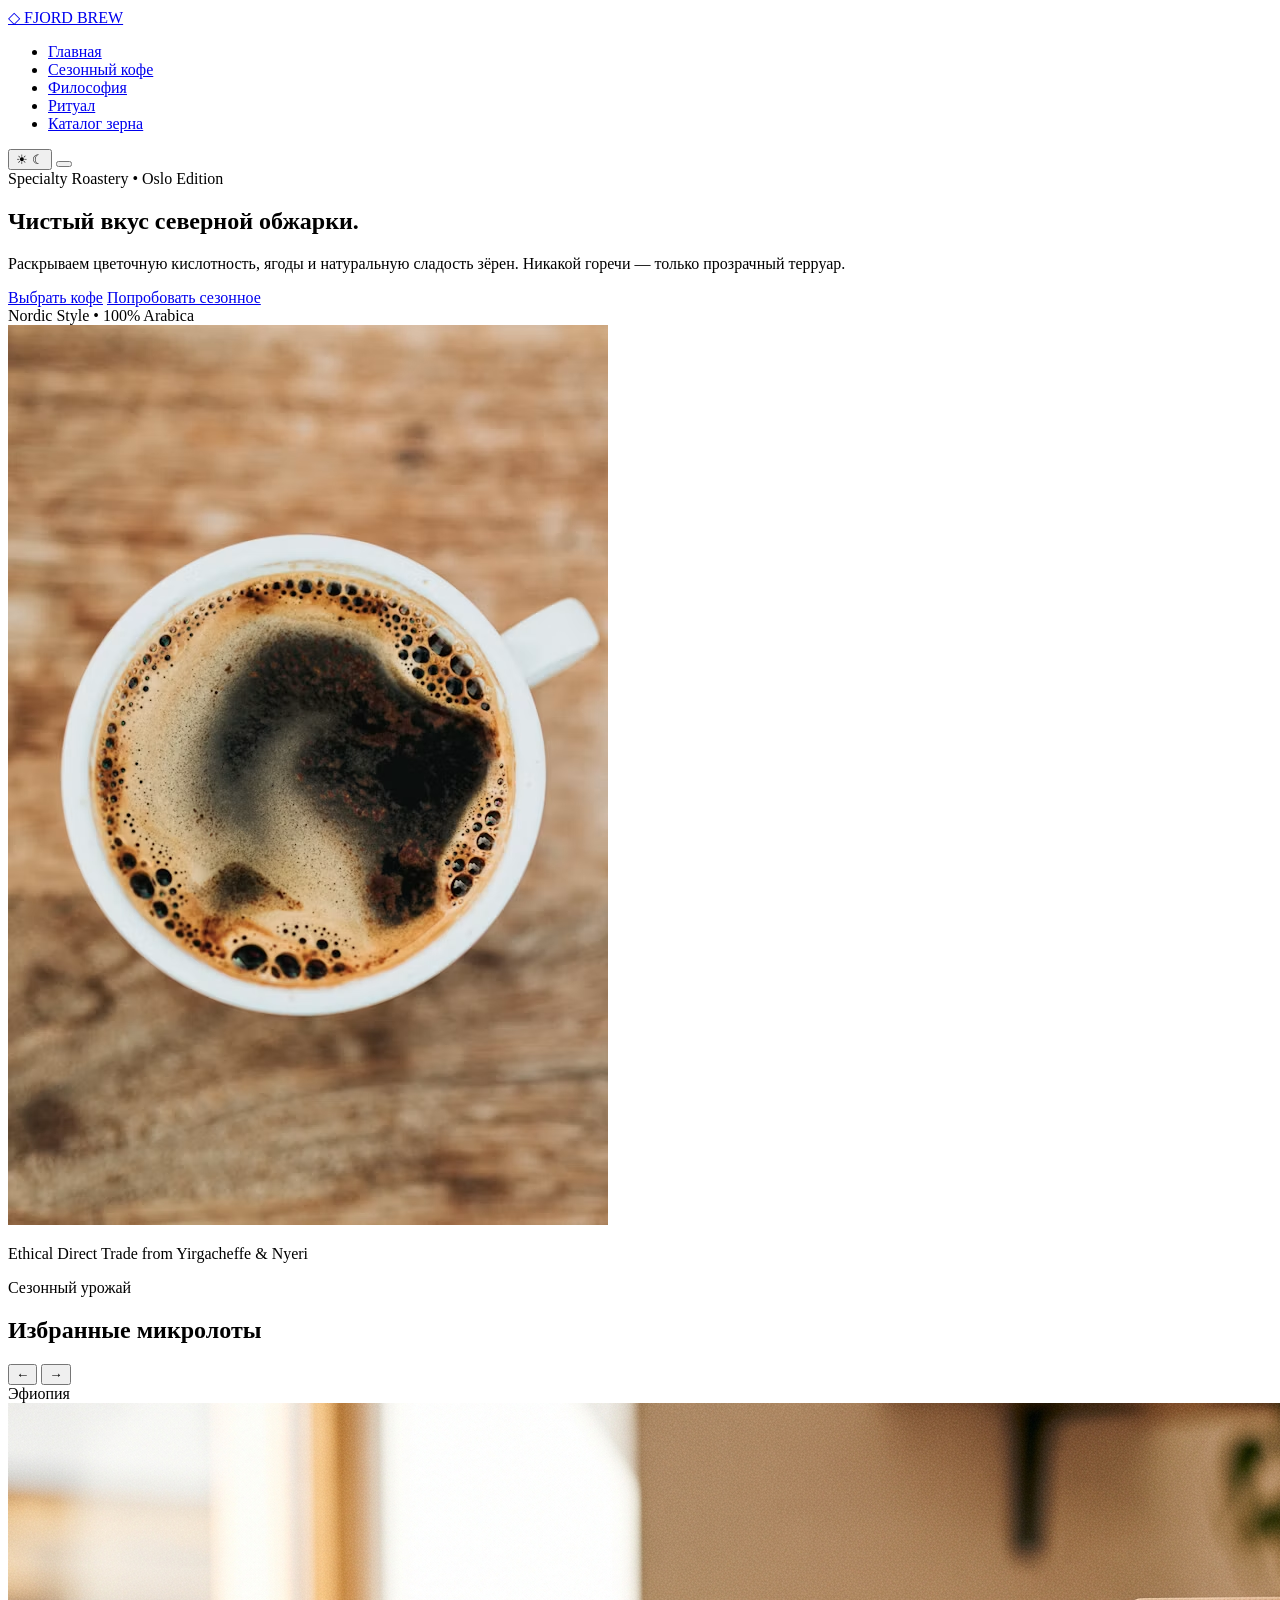
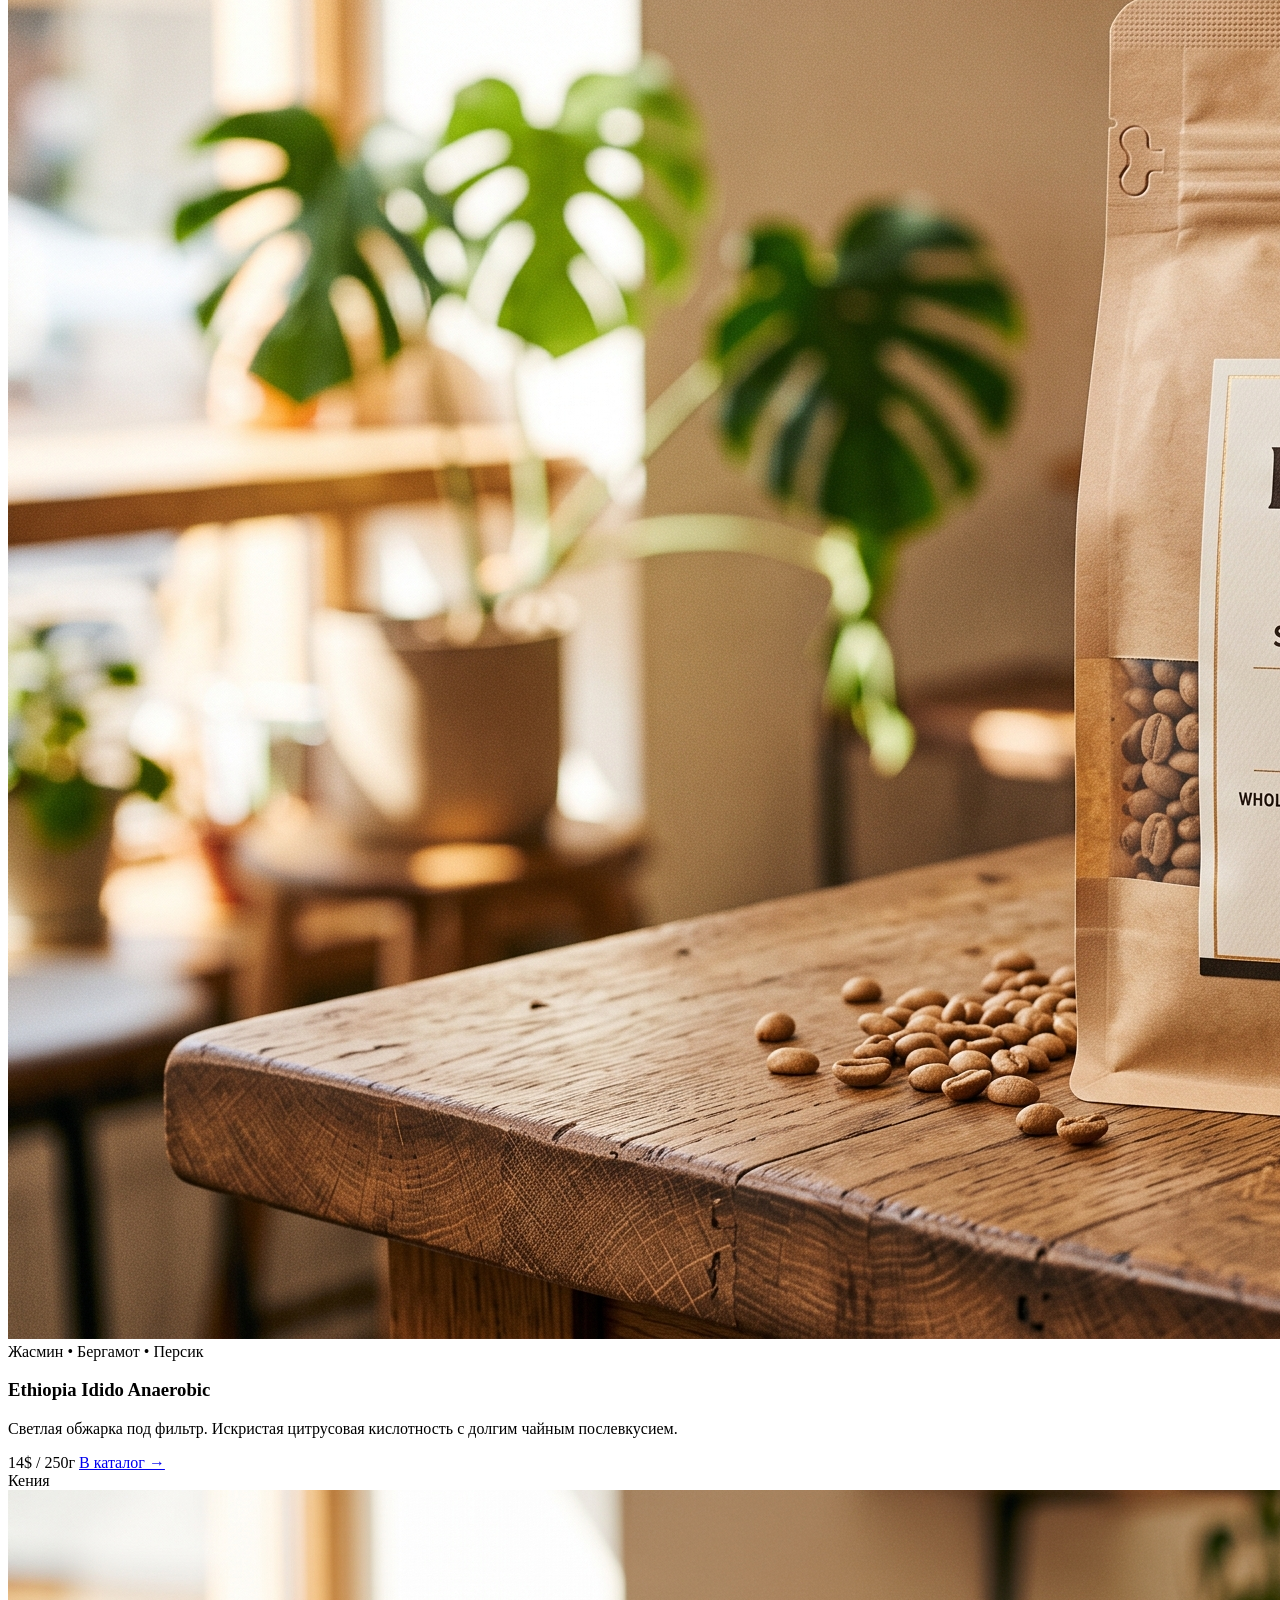
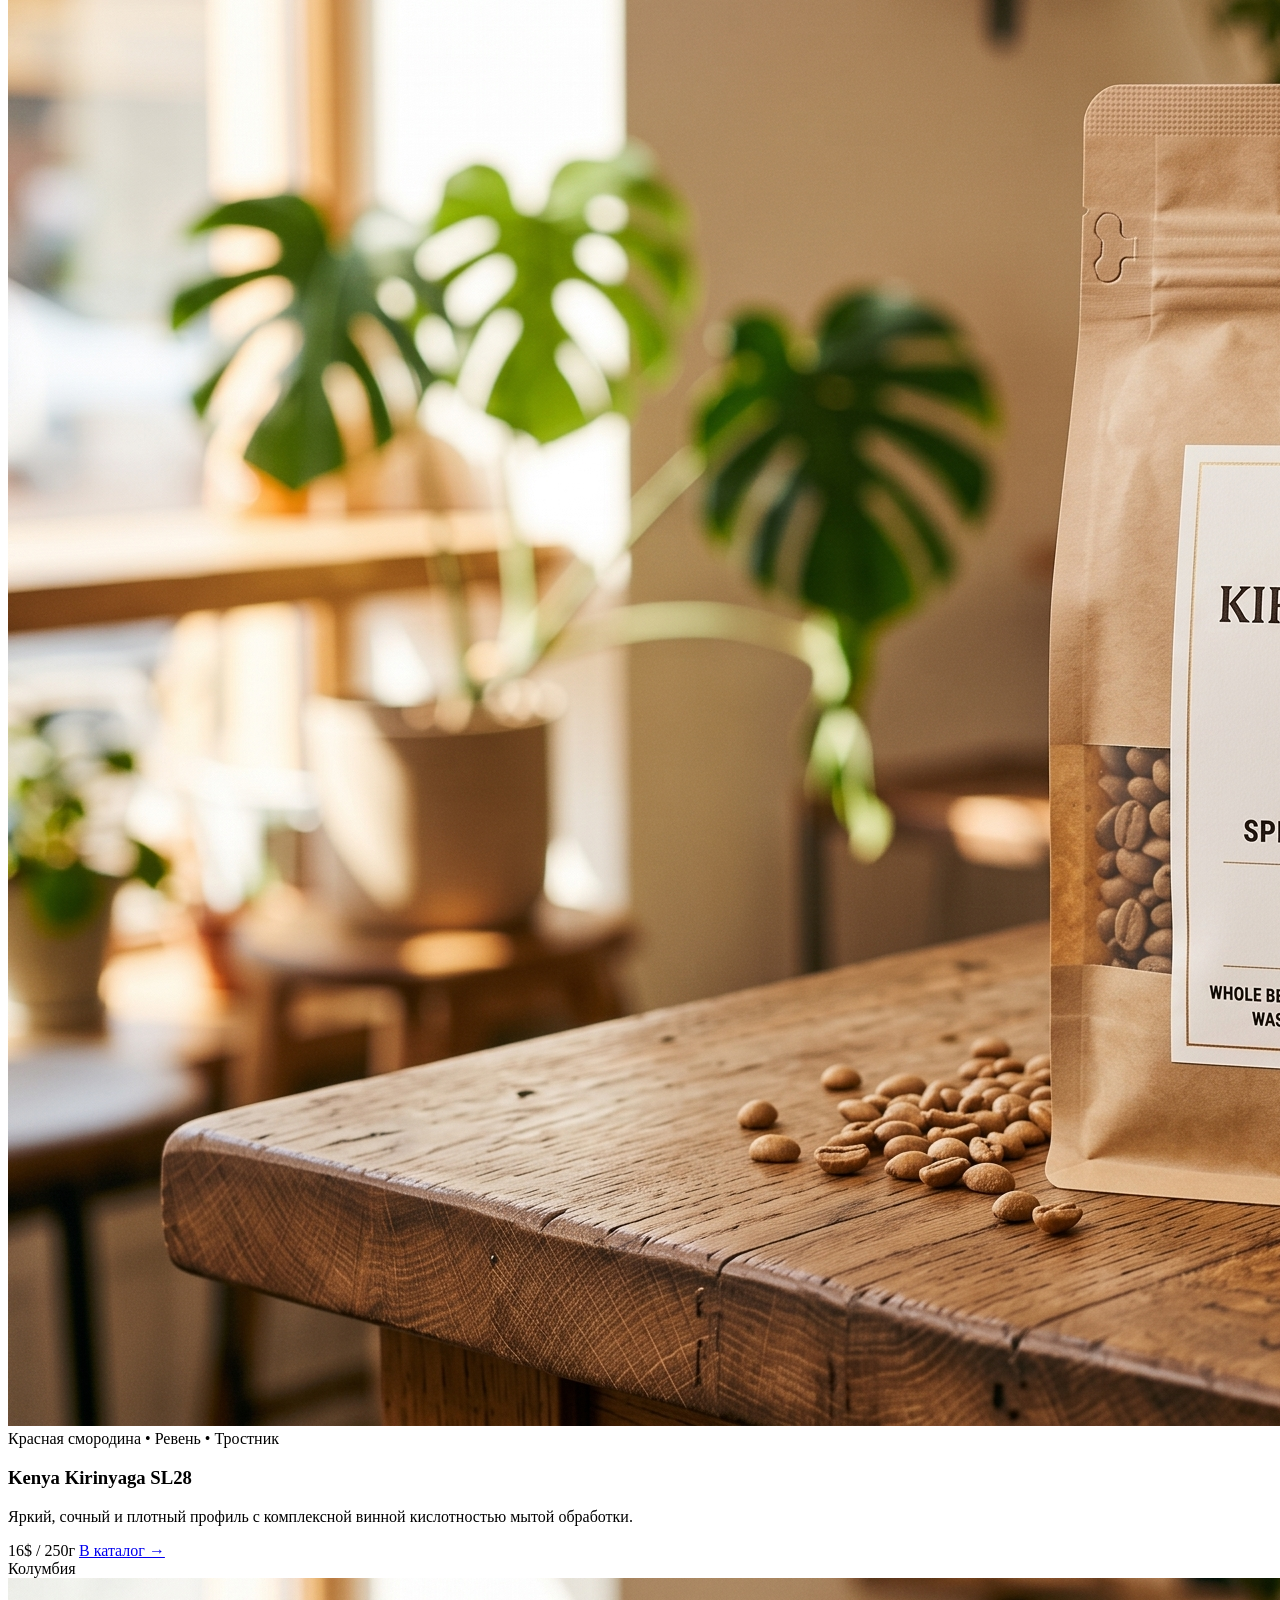
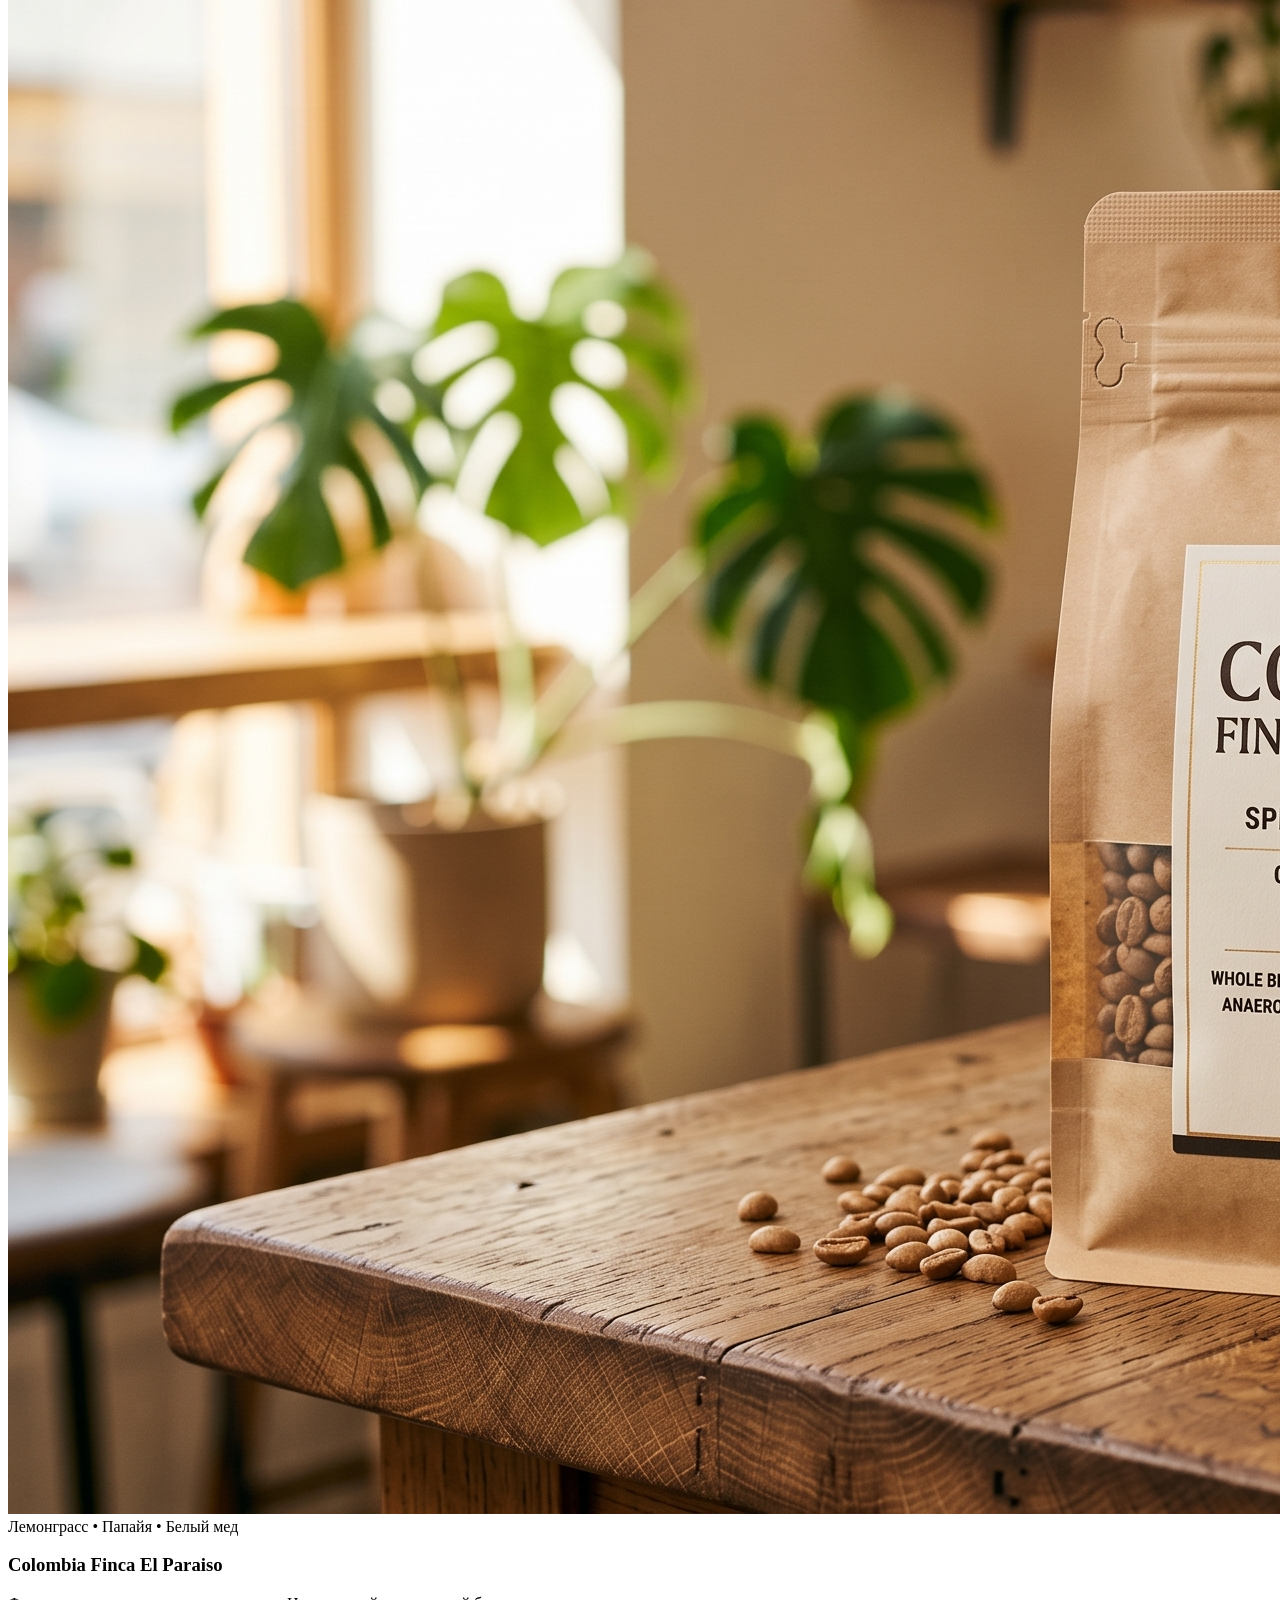
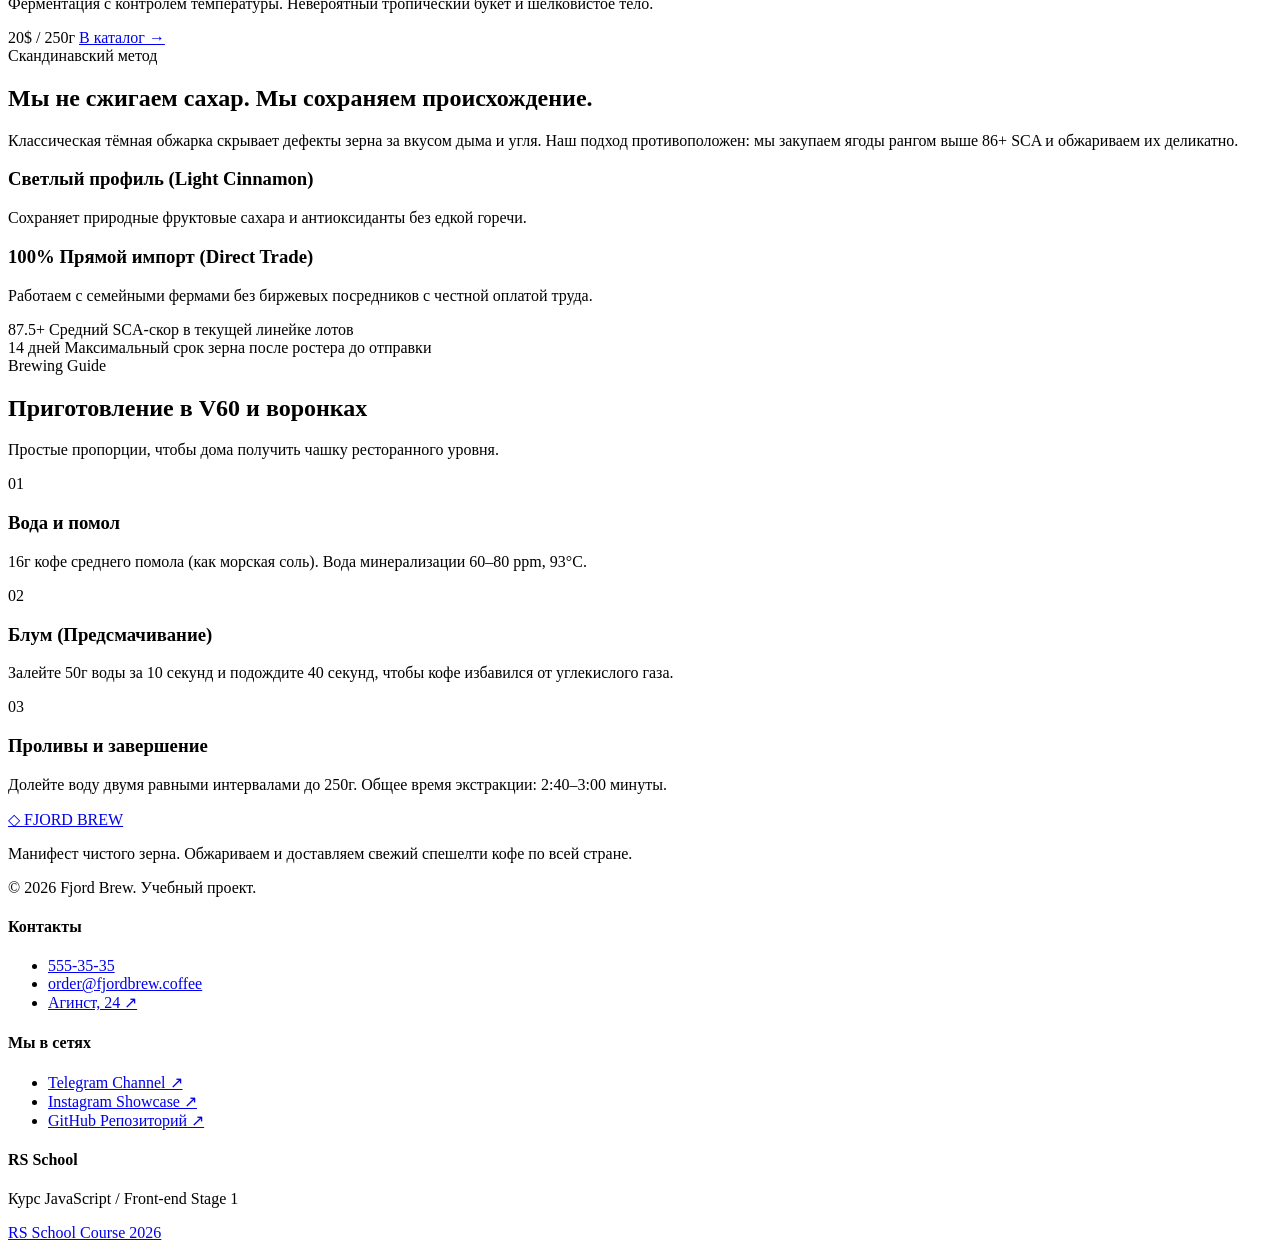
==== index.html @ 47d4ee8b "feat:add index html content" ====
<!doctype html>
<html lang="ru" data-theme="light">
  <head>
    <meta charset="UTF-8" />
    <meta name="viewport" content="width=device-width, initial-scale=1.0" />
    <title>Fjord Brew — Скандинавская обжарка</title>
    <link
      rel="icon"
      href="data:image/svg+xml,<svg xmlns='http://www.w3.org/2000/svg' viewBox='0 0 24 24' fill='%23244238'><path d='M2 21h18v-2H2v2zM20 8h-2V5h2v3zm0-5H4v10a4 4 0 004 4h6a4 4 0 004-4v-3h2a2 2 0 002-2V5a2 2 0 00-2-2z'/></svg>"
      type="image/svg+xml"
    />  
    <link rel="stylesheet" href="css/style.css" />
  </head>
  <body>
    <header class="header">
      <div class="container header__container">
        <a href="index.html" class="logo" aria-label="Fjord Brew главная">
          <span class="logo__mark">◇</span> FJORD BREW
        </a>

        <nav class="nav" aria-label="Основная навигация">
          <ul class="nav__list">
            <li class="nav__item">
              <a href="index.html#hero" class="nav__link active">Главная</a>
            </li>
            <li class="nav__item">
              <a href="index.html#featured" class="nav__link">Сезонный кофе</a>
            </li>
            <li class="nav__item">
              <a href="index.html#philosophy" class="nav__link">Философия</a>
            </li>
            <li class="nav__item">
              <a href="index.html#ritual" class="nav__link">Ритуал</a>
            </li>
            <li class="nav__item">
              <a href="menu.html" class="nav__link">Каталог зерна</a>
            </li>
          </ul>
        </nav>

        <div class="header__actions">
          <button
            class="theme-toggle"
            id="theme-toggle"
            type="button"
            aria-label="Переключить тему"
            title="Сменить тему"
          >
            <span
              class="theme-toggle__icon theme-toggle__icon--light"
              aria-hidden="true"
              >☀</span
            >
            <span
              class="theme-toggle__icon theme-toggle__icon--dark"
              aria-hidden="true"
              >☾</span
            >
          </button>

          <button
            class="burger-btn"
            type="button"
            aria-label="Открыть мобильное меню"
            aria-expanded="false"
          >
            <span class="burger-btn__bar"></span>
            <span class="burger-btn__bar"></span>
            <span class="burger-btn__bar"></span>
          </button>
        </div>
      </div>
    </header>

    <main>
      <section class="hero" id="hero">
        <div class="container hero__container">
          <div class="hero__content">
            <span class="badge">Specialty Roastery • Oslo Edition</span>
            <h1 class="hero__title">Чистый вкус северной обжарки.</h1>
            <p class="hero__subtitle">
              Раскрываем цветочную кислотность, ягоды и натуральную сладость
              зёрен. Никакой горечи — только прозрачный терруар.
            </p>
            <div class="hero__actions">
              <a href="menu.html" class="btn btn--primary">Выбрать кофе</a>
              <a href="#featured" class="btn btn--secondary"
                >Попробовать сезонное</a
              >
            </div>
          </div>
          <div class="hero__visual">
            <div class="hero__card-preview">
              <div class="hero__card-tag">Nordic Style • 100% Arabica</div>
              <div class="hero__card-media">
                <img
                  src="assets/hero-card.jpg"
                  alt="Свежезаваренный фильтр-кофе светлой обжарки в стеклянном сервере"
                  class="hero__card-img"
                />
              </div>
              <p class="hero__card-label">
                Ethical Direct Trade from Yirgacheffe &amp; Nyeri
              </p>
            </div>
          </div>
        </div>
      </section>

      <section class="slider-section" id="featured">
        <div class="container">
          <div class="section-head">
            <div>
              <span class="badge">Сезонный урожай</span>
              <h2 class="section-title">Избранные микролоты</h2>
            </div>
            <div class="slider-controls">
              <button
                class="slider-btn slider-btn--prev"
                type="button"
                aria-label="Предыдущий слайд"
              >
                ←
              </button>
              <button
                class="slider-btn slider-btn--next"
                type="button"
                aria-label="Следующий слайд"
              >
                →
              </button>
            </div>
          </div>

          <div class="slider-wrapper">
            <div class="slider-track">
              <article class="slide-card">
                <div class="slide-card__img-box">
                  <span class="slide-card__origin">Эфиопия</span>
                  <img
                    src="assets/slide1.jpg"
                    alt="Крафтовая упаковка зёрен светлой обжарки Ethiopia Idido"
                    class="slide-card__img"
                    loading="lazy"
                  />
                </div>
                <div class="slide-card__content">
                  <span class="slide-card__notes"
                    >Жасмин • Бергамот • Персик</span
                  >
                  <h3 class="slide-card__title">Ethiopia Idido Anaerobic</h3>
                  <p class="slide-card__desc">
                    Светлая обжарка под фильтр. Искристая цитрусовая кислотность
                    с долгим чайным послевкусием.
                  </p>
                  <div class="slide-card__bottom">
                    <span class="slide-card__price">14$ / 250г</span>
                    <a href="menu.html" class="card-link">В каталог →</a>
                  </div>
                </div>
              </article>

              <article class="slide-card">
                <div class="slide-card__img-box">
                  <span class="slide-card__origin">Кения</span>
                  <img
                    src="assets/slide2.jpg"
                    alt="Процесс пролива кенийского кофе через воронку V60"
                    class="slide-card__img"
                    loading="lazy"
                  />
                </div>
                <div class="slide-card__content">
                  <span class="slide-card__notes"
                    >Красная смородина • Ревень • Тростник</span
                  >
                  <h3 class="slide-card__title">Kenya Kirinyaga SL28</h3>
                  <p class="slide-card__desc">
                    Яркий, сочный и плотный профиль с комплексной винной
                    кислотностью мытой обработки.
                  </p>
                  <div class="slide-card__bottom">
                    <span class="slide-card__price">16$ / 250г</span>
                    <a href="menu.html" class="card-link">В каталог →</a>
                  </div>
                </div>
              </article>

              <article class="slide-card">
                <div class="slide-card__img-box">
                  <span class="slide-card__origin">Колумбия</span>
                  <img
                    src="assets/slide3.jpg"
                    alt="Чашка фильтр-кофе Колумбия Гейша на столе обжарщика"
                    class="slide-card__img"
                    loading="lazy"
                  />
                </div>
                <div class="slide-card__content">
                  <span class="slide-card__notes"
                    >Лемонграсс • Папайя • Белый мед</span
                  >
                  <h3 class="slide-card__title">Colombia Finca El Paraiso</h3>
                  <p class="slide-card__desc">
                    Ферментация с контролем температуры. Невероятный тропический
                    букет и шелковистое тело.
                  </p>
                  <div class="slide-card__bottom">
                    <span class="slide-card__price">20$ / 250г</span>
                    <a href="menu.html" class="card-link">В каталог →</a>
                  </div>
                </div>
              </article>
            </div>
          </div>

          <div class="slider-dots" aria-label="Индикаторы слайдера">
            <span class="slider-dot active"></span>
            <span class="slider-dot"></span>
            <span class="slider-dot"></span>
          </div>
        </div>
      </section>

      <section class="philosophy" id="philosophy">
        <div class="container">
          <div class="philosophy__grid">
            <div class="philosophy__text">
              <span class="badge">Скандинавский метод</span>
              <h2 class="section-title">
                Мы не сжигаем сахар. Мы сохраняем происхождение.
              </h2>
              <p class="text-lead">
                Классическая тёмная обжарка скрывает дефекты зерна за вкусом
                дыма и угля. Наш подход противоположен: мы закупаем ягоды рангом
                выше 86+ SCA и обжариваем их деликатно.
              </p>
              <div class="features-list">
                <div class="feature-item">
                  <h3 class="feature-item__title">
                    Светлый профиль (Light Cinnamon)
                  </h3>
                  <p class="feature-item__desc">
                    Сохраняет природные фруктовые сахара и антиоксиданты без
                    едкой горечи.
                  </p>
                </div>
                <div class="feature-item">
                  <h3 class="feature-item__title">
                    100% Прямой импорт (Direct Trade)
                  </h3>
                  <p class="feature-item__desc">
                    Работаем с семейными фермами без биржевых посредников с
                    честной оплатой труда.
                  </p>
                </div>
              </div>
            </div>
            <div class="philosophy__box">
              <div class="stat-card">
                <span class="stat-card__number">87.5+</span>
                <span class="stat-card__label"
                  >Средний SCA-скор в текущей линейке лотов</span
                >
              </div>
              <div class="stat-card">
                <span class="stat-card__number">14 дней</span>
                <span class="stat-card__label"
                  >Максимальный срок зерна после ростера до отправки</span
                >
              </div>
            </div>
          </div>
        </div>
      </section>

      <section class="ritual" id="ritual">
        <div class="container">
          <div class="section-head text-center">
            <span class="badge">Brewing Guide</span>
            <h2 class="section-title">Приготовление в V60 и воронках</h2>
            <p class="section-subtitle">
              Простые пропорции, чтобы дома получить чашку ресторанного уровня.
            </p>
          </div>
          <div class="ritual__steps">
            <div class="step-card">
              <span class="step-card__num">01</span>
              <h3 class="step-card__title">Вода и помол</h3>
              <p class="step-card__desc">
                16г кофе среднего помола (как морская соль). Вода минерализации
                60–80 ppm, 93°C.
              </p>
            </div>
            <div class="step-card">
              <span class="step-card__num">02</span>
              <h3 class="step-card__title">Блум (Предсмачивание)</h3>
              <p class="step-card__desc">
                Залейте 50г воды за 10 секунд и подождите 40 секунд, чтобы кофе
                избавился от углекислого газа.
              </p>
            </div>
            <div class="step-card">
              <span class="step-card__num">03</span>
              <h3 class="step-card__title">Проливы и завершение</h3>
              <p class="step-card__desc">
                Долейте воду двумя равными интервалами до 250г. Общее время
                экстракции: 2:40–3:00 минуты.
              </p>
            </div>
          </div>
        </div>
      </section>
    </main>

    <footer class="footer">
      <div class="container footer__container">
        <div class="footer__col footer__brand">
          <a href="index.html" class="logo logo--footer">
            <span class="logo__mark">◇</span> FJORD BREW
          </a>
          <p class="footer__text">
            Манифест чистого зерна. Обжариваем и доставляем свежий спешелти кофе
            по всей стране.
          </p>
          <span class="footer__copy"
            >© 2026 Fjord Brew. Учебный проект.</span
          >
        </div>

        <div class="footer__col">
          <h4 class="footer__heading">Контакты</h4>
          <ul class="footer__links">
            <li>
              <a href="tel:5553535" class="footer__link"
                > 555-35-35</a
              >
            </li>
            <li>
              <a href="mailto:order@fjordbrew.coffee" class="footer__link"
                >order@fjordbrew.coffee</a
              >
            </li>
            <li>
              <a
                href="https://maps.google.com"
                target="_blank"
                rel="noopener noreferrer"
                class="footer__link"
              >
                Агинст, 24 ↗
              </a>
            </li>
          </ul>
        </div>

        <div class="footer__col">
          <h4 class="footer__heading">Мы в сетях</h4>
          <ul class="footer__links">
            <li>
              <a
                href="https://t.me"
                target="_blank"
                rel="noopener noreferrer"
                class="footer__link"
                >Telegram Channel ↗</a
              >
            </li>
            <li>
              <a
                href="https://instagram.com"
                target="_blank"
                rel="noopener noreferrer"
                class="footer__link"
                >Instagram Showcase ↗</a
              >
            </li>
            <li>
              <a
                href="https://github.com"
                target="_blank"
                rel="noopener noreferrer"
                class="footer__link"
                >GitHub Репозиторий ↗</a
              >
            </li>
          </ul>
        </div>

        <div class="footer__col footer__rss">
          <h4 class="footer__heading">RS School</h4>
          <p class="footer__text">Курс JavaScript / Front-end Stage 1</p>
          <a
            href="https://rs.school/courses/javascript-ru"
            target="_blank"
            rel="noopener noreferrer"
            class="rss-badge"
            aria-label="RS School JS Course"
          >
            <span class="rss-badge__tag">RS School</span> Course 2026
          </a>
        </div>
      </div>
    </footer>

    <script src="js/script.js"></script>
  </body>
</html>
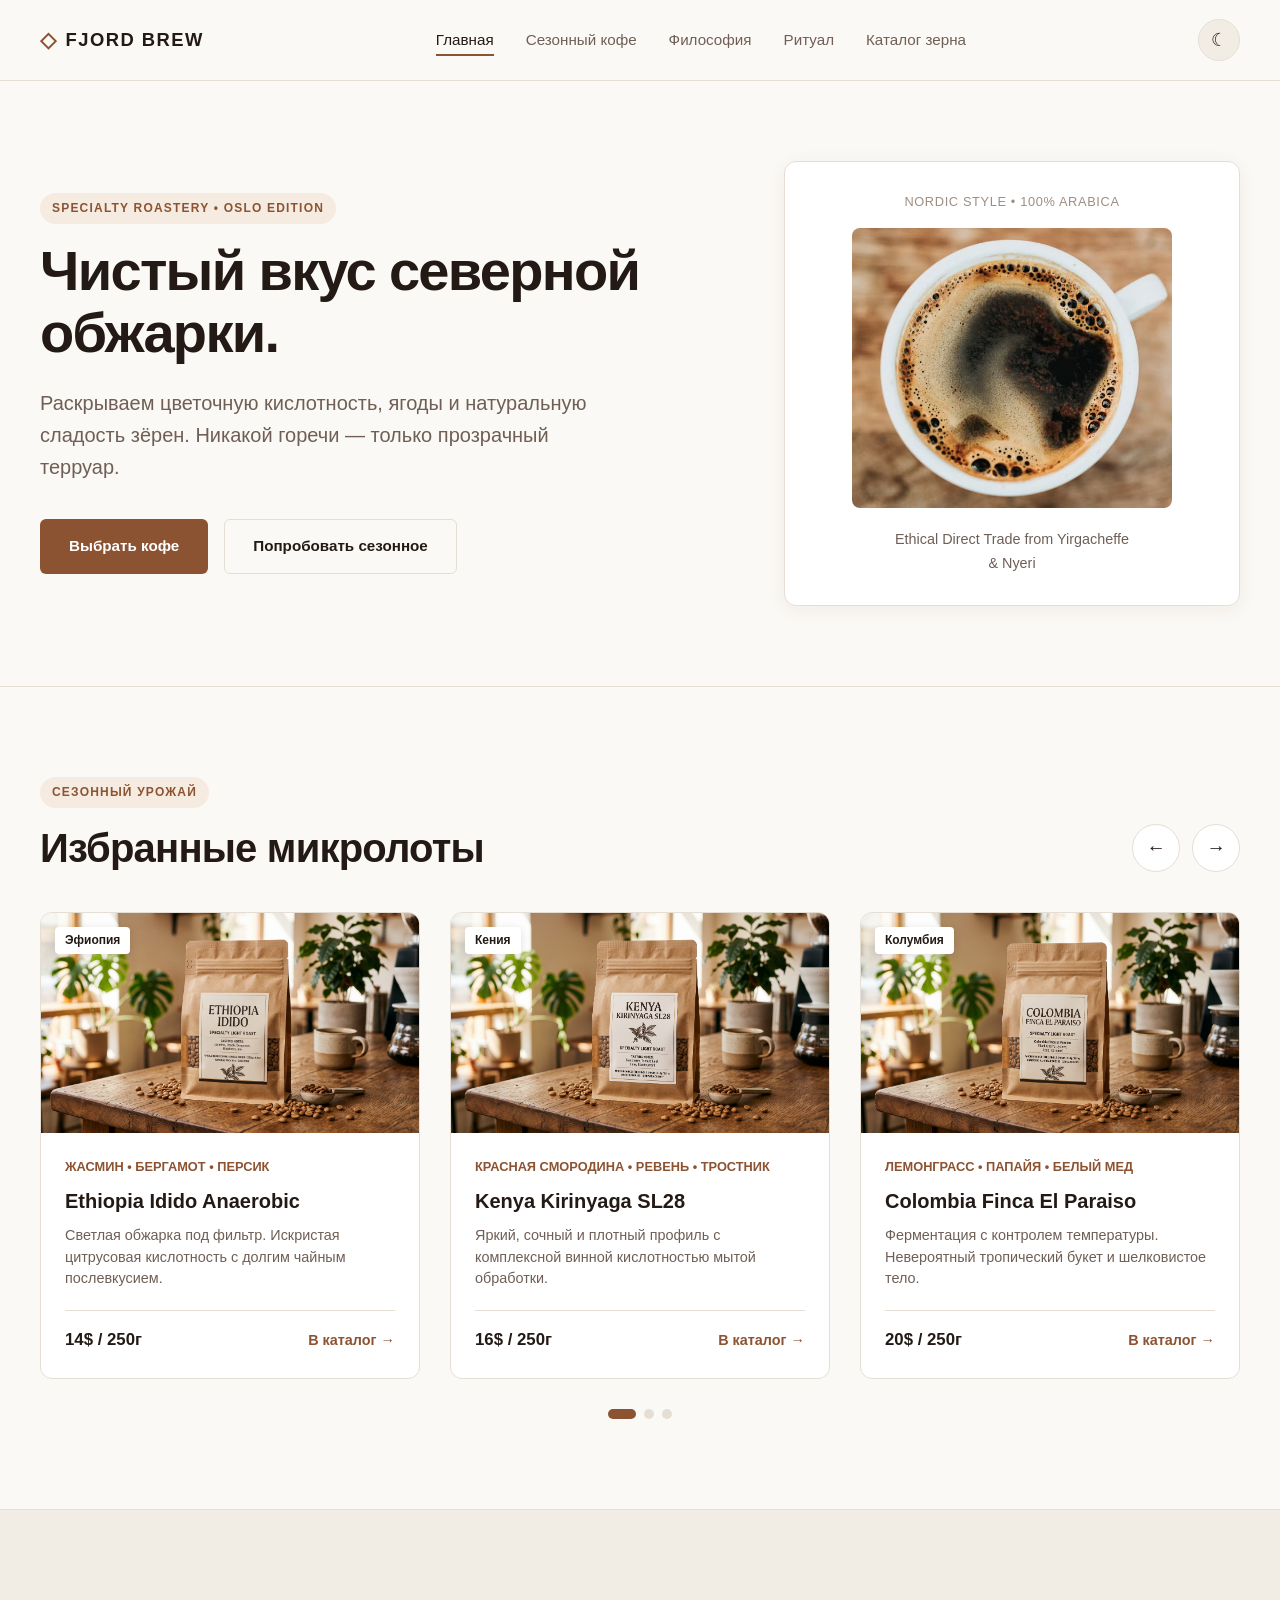
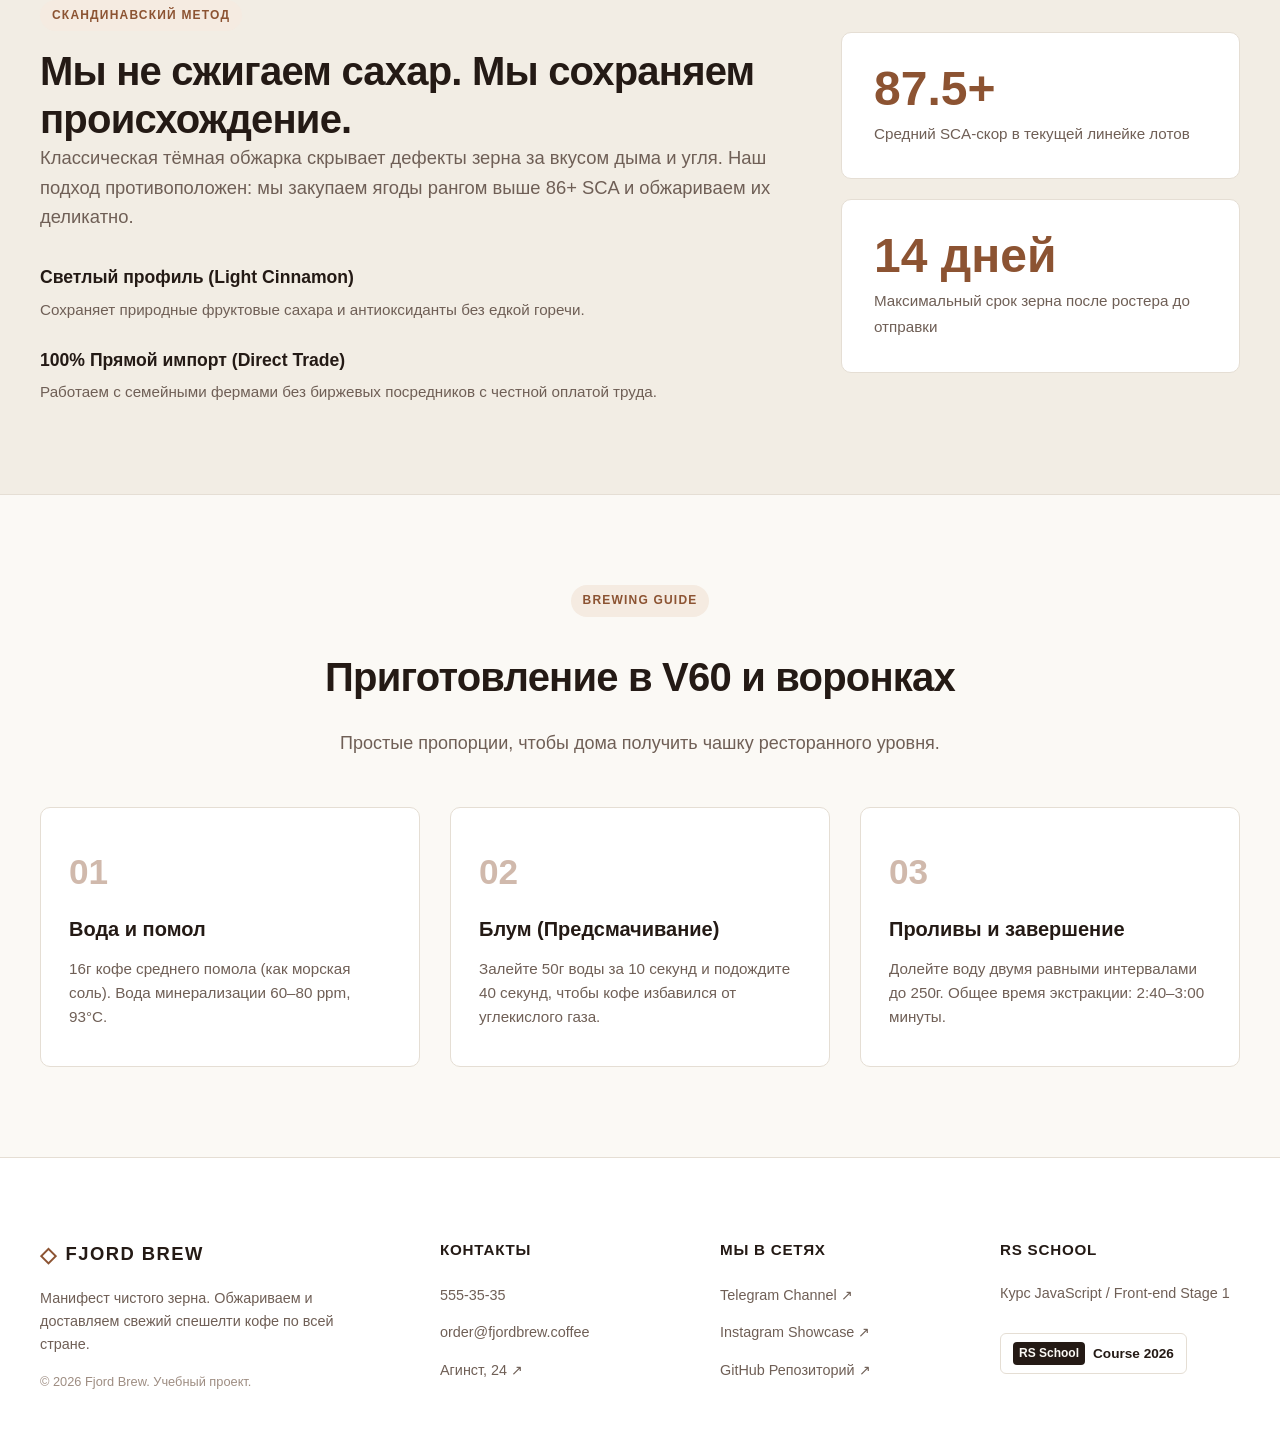
==== commit 5519e442: "feat: add styles and js script" ====
--- a/index.html
+++ b/index.html
@@ -8,8 +8,8 @@
       rel="icon"
       href="data:image/svg+xml,<svg xmlns='http://www.w3.org/2000/svg' viewBox='0 0 24 24' fill='%23244238'><path d='M2 21h18v-2H2v2zM20 8h-2V5h2v3zm0-5H4v10a4 4 0 004 4h6a4 4 0 004-4v-3h2a2 2 0 002-2V5a2 2 0 00-2-2z'/></svg>"
       type="image/svg+xml"
-    />  
-    <link rel="stylesheet" href="css/style.css" />
+    />
+    <link rel="stylesheet" href="styles.css" />
   </head>
   <body>
     <header class="header">
@@ -323,18 +323,14 @@
             Манифест чистого зерна. Обжариваем и доставляем свежий спешелти кофе
             по всей стране.
           </p>
-          <span class="footer__copy"
-            >© 2026 Fjord Brew. Учебный проект.</span
-          >
+          <span class="footer__copy">© 2026 Fjord Brew. Учебный проект.</span>
         </div>
 
         <div class="footer__col">
           <h4 class="footer__heading">Контакты</h4>
           <ul class="footer__links">
             <li>
-              <a href="tel:5553535" class="footer__link"
-                > 555-35-35</a
-              >
+              <a href="tel:5553535" class="footer__link"> 555-35-35</a>
             </li>
             <li>
               <a href="mailto:order@fjordbrew.coffee" class="footer__link"
@@ -391,7 +387,7 @@
           <h4 class="footer__heading">RS School</h4>
           <p class="footer__text">Курс JavaScript / Front-end Stage 1</p>
           <a
-            href="https://rs.school/courses/javascript-ru"
+            href="https://rs.school/courses/javascript"
             target="_blank"
             rel="noopener noreferrer"
             class="rss-badge"
--- a/styles.css
+++ b/styles.css
@@ -0,0 +1,1006 @@
+
+:root {
+  --bg-color: #fbf9f5;
+  --surface-color: #ffffff;
+  --surface-alt: #f2ede4;
+  --text-main: #241a15;
+  --text-muted: #6f5f56;
+  --text-dim: #9e8d82;
+  --border-color: #e5ded4;
+  --accent-color: #8c5332;
+  --accent-hover: #6a3a1f;
+  --accent-light: #f5ebe1;
+  --card-shadow: 0 4px 20px rgba(60, 40, 30, 0.06);
+  --header-bg: rgba(251, 249, 245, 0.92);
+  --transition-speed: 0.25s;
+}
+
+[data-theme="dark"] {
+  --bg-color: #171311;
+  --surface-color: #221c18;
+  --surface-alt: #2c2420;
+  --text-main: #f5eee8;
+  --text-muted: #b8a79b;
+  --text-dim: #7f6e62;
+  --border-color: #3b302a;
+  --accent-color: #d89b65;
+  --accent-hover: #e6b07f;
+  --accent-light: #36261d;
+  --card-shadow: 0 4px 20px rgba(0, 0, 0, 0.45);
+  --header-bg: rgba(23, 19, 17, 0.92);
+}
+
+*, *::before, *::after {
+  box-sizing: border-box;
+  margin: 0;
+  padding: 0;
+}
+
+html {
+  scroll-behavior: smooth;
+}
+
+body {
+  font-family: -apple-system, BlinkMacSystemFont, "Segoe UI", Roboto, "Helvetica Neue", Arial, sans-serif;
+  font-size: 16px;
+  line-height: 1.6;
+  color: var(--text-main);
+  background-color: var(--bg-color);
+  min-height: 100vh;
+  display: flex;
+  flex-direction: column;
+  overflow-x: hidden;
+  transition: background-color var(--transition-speed) ease, color var(--transition-speed) ease;
+}
+
+main {
+  flex: 1 0 auto;
+}
+
+.container {
+  width: 100%;
+  max-width: 1440px;
+  margin: 0 auto;
+  padding: 0 40px;
+}
+
+a {
+  color: inherit;
+  text-decoration: none;
+  transition: color var(--transition-speed) ease, opacity var(--transition-speed) ease;
+}
+
+ul {
+  list-style: none;
+}
+
+img {
+  max-width: 100%;
+  height: auto;
+  display: block;
+}
+
+.badge {
+  display: inline-block;
+  font-size: 0.75rem;
+  font-weight: 700;
+  text-transform: uppercase;
+  letter-spacing: 0.1em;
+  padding: 6px 12px;
+  background-color: var(--accent-light);
+  color: var(--accent-color);
+  border-radius: 40px;
+  margin-bottom: 16px;
+}
+
+.section-head {
+  display: flex;
+  justify-content: space-between;
+  align-items: flex-end;
+  margin-bottom: 40px;
+  gap: 20px;
+}
+
+.section-head.text-center {
+  text-align: center;
+  flex-direction: column;
+  align-items: center;
+}
+
+.section-title {
+  font-size: 2.5rem;
+  font-weight: 600;
+  letter-spacing: -0.02em;
+  line-height: 1.2;
+}
+
+.section-subtitle {
+  color: var(--text-muted);
+  font-size: 1.125rem;
+  margin-top: 8px;
+}
+
+
+.btn {
+  display: inline-flex;
+  align-items: center;
+  justify-content: center;
+  font-size: 0.95rem;
+  font-weight: 600;
+  padding: 14px 28px;
+  border-radius: 6px;
+  border: 1px solid transparent;
+  cursor: pointer;
+  transition: all var(--transition-speed) ease;
+  white-space: nowrap;
+}
+
+.btn--primary {
+  background-color: var(--accent-color);
+  color: #ffffff;
+}
+
+.btn--primary:hover {
+  background-color: var(--accent-hover);
+  transform: translateY(-2px);
+}
+
+.btn--secondary {
+  background-color: transparent;
+  border-color: var(--border-color);
+  color: var(--text-main);
+}
+
+.btn--secondary:hover {
+  border-color: var(--text-main);
+  background-color: var(--surface-alt);
+}
+
+.btn--outline {
+  background: transparent;
+  border: 1px solid var(--border-color);
+  color: var(--text-main);
+  padding: 8px 16px;
+  font-size: 0.85rem;
+}
+
+.btn--outline:hover {
+  background-color: var(--accent-color);
+  border-color: var(--accent-color);
+  color: #ffffff;
+}
+
+.btn--large {
+  padding: 16px 36px;
+  font-size: 1rem;
+}
+
+
+.header {
+  position: sticky;
+  top: 0;
+  z-index: 100;
+  background-color: var(--header-bg);
+  backdrop-filter: blur(8px);
+  border-bottom: 1px solid var(--border-color);
+}
+
+.header__container {
+  display: flex;
+  align-items: center;
+  justify-content: space-between;
+  height: 80px;
+}
+
+.logo {
+  font-size: 1.15rem;
+  font-weight: 800;
+  letter-spacing: 0.08em;
+  display: flex;
+  align-items: center;
+  gap: 8px;
+}
+
+.logo__mark {
+  color: var(--accent-color);
+  font-size: 1.3rem;
+}
+
+.nav__list {
+  display: flex;
+  gap: 32px;
+}
+
+.nav__link {
+  font-size: 0.95rem;
+  color: var(--text-muted);
+  font-weight: 500;
+  position: relative;
+  padding: 8px 0;
+}
+
+.nav__link:hover,
+.nav__link.active {
+  color: var(--text-main);
+}
+
+.nav__link.active::after {
+  content: "";
+  position: absolute;
+  bottom: 0;
+  left: 0;
+  width: 100%;
+  height: 2px;
+  background-color: var(--accent-color);
+}
+
+.header__actions {
+  display: flex;
+  align-items: center;
+  gap: 16px;
+}
+
+
+.theme-toggle {
+  background: var(--surface-alt);
+  border: 1px solid var(--border-color);
+  color: var(--text-main);
+  width: 42px;
+  height: 42px;
+  border-radius: 50%;
+  cursor: pointer;
+  display: flex;
+  align-items: center;
+  justify-content: center;
+  font-size: 1.1rem;
+  transition: transform var(--transition-speed) ease, background-color var(--transition-speed) ease;
+}
+
+.theme-toggle:hover {
+  transform: rotate(15deg);
+}
+
+[data-theme="light"] .theme-toggle__icon--light {
+  display: none;
+}
+[data-theme="light"] .theme-toggle__icon--dark {
+  display: inline;
+}
+[data-theme="dark"] .theme-toggle__icon--light {
+  display: inline;
+}
+[data-theme="dark"] .theme-toggle__icon--dark {
+  display: none;
+}
+
+.burger-btn {
+  display: none;
+  flex-direction: column;
+  justify-content: center;
+  gap: 5px;
+  width: 42px;
+  height: 42px;
+  padding: 8px;
+  background: transparent;
+  border: 1px solid var(--border-color);
+  border-radius: 6px;
+  cursor: pointer;
+}
+
+.burger-btn__bar {
+  display: block;
+  width: 100%;
+  height: 2px;
+  background-color: var(--text-main);
+  transition: all var(--transition-speed) ease;
+}
+
+
+.hero {
+  padding: 80px 0;
+  border-bottom: 1px solid var(--border-color);
+}
+
+.hero__container {
+  display: grid;
+  grid-template-columns: 1.2fr 0.8fr;
+  align-items: center;
+  gap: 60px;
+}
+
+.hero__title {
+  font-size: 3.5rem;
+  font-weight: 700;
+  line-height: 1.1;
+  letter-spacing: -0.03em;
+  margin-bottom: 24px;
+}
+
+.hero__subtitle {
+  font-size: 1.25rem;
+  color: var(--text-muted);
+  max-width: 580px;
+  margin-bottom: 36px;
+}
+
+.hero__actions {
+  display: flex;
+  gap: 16px;
+  flex-wrap: wrap;
+}
+
+.hero__card-preview {
+  background: var(--surface-color);
+  border: 1px solid var(--border-color);
+  border-radius: 12px;
+  padding: 30px;
+  box-shadow: var(--card-shadow);
+  display: flex;
+  flex-direction: column;
+  align-items: center;
+  text-align: center;
+}
+
+.hero__card-tag {
+  font-size: 0.8rem;
+  letter-spacing: 0.05em;
+  color: var(--text-dim);
+  text-transform: uppercase;
+  margin-bottom: 16px;
+}
+
+.hero__card-media {
+  width: 100%;
+  max-width: 320px;
+  height: 280px;
+  border-radius: 8px;
+  overflow: hidden;
+  margin-bottom: 20px;
+}
+
+.hero__card-img {
+  width: 100%;
+  height: 100%;
+  object-fit: cover;
+  transition: transform var(--transition-speed) ease;
+}
+
+.hero__card-preview:hover .hero__card-img {
+  transform: scale(1.03);
+}
+
+.hero__card-label {
+  font-size: 0.9rem;
+  color: var(--text-muted);
+  max-width: 240px;
+}
+
+
+
+.slider-section {
+  padding: 90px 0;
+  border-bottom: 1px solid var(--border-color);
+}
+
+.slider-controls {
+  display: flex;
+  gap: 12px;
+}
+
+.slider-btn {
+  width: 48px;
+  height: 48px;
+  border-radius: 50%;
+  border: 1px solid var(--border-color);
+  background: var(--surface-color);
+  color: var(--text-main);
+  font-size: 1.2rem;
+  cursor: pointer;
+  display: flex;
+  align-items: center;
+  justify-content: center;
+  transition: all var(--transition-speed) ease;
+}
+
+.slider-btn:hover {
+  background: var(--accent-color);
+  color: #fff;
+  border-color: var(--accent-color);
+}
+
+.slider-wrapper {
+  overflow: hidden;
+  margin-bottom: 30px;
+}
+
+.slider-track {
+  display: grid;
+  grid-template-columns: repeat(3, 1fr);
+  gap: 30px;
+}
+
+.slide-card {
+  background: var(--surface-color);
+  border: 1px solid var(--border-color);
+  border-radius: 12px;
+  overflow: hidden;
+  transition: transform var(--transition-speed) ease, box-shadow var(--transition-speed) ease;
+}
+
+.slide-card:hover {
+  transform: translateY(-4px);
+  box-shadow: var(--card-shadow);
+}
+
+.slide-card__img-box {
+  position: relative;
+  width: 100%;
+  height: 220px;
+  overflow: hidden;
+  background-color: var(--surface-alt);
+}
+
+.slide-card__img {
+  width: 100%;
+  height: 100%;
+  object-fit: cover;
+  display: block;
+  transition: transform 0.4s ease;
+}
+
+.slide-card:hover .slide-card__img {
+  transform: scale(1.05);
+}
+
+.slide-card__origin {
+  position: absolute;
+  top: 14px;
+  left: 14px;
+  z-index: 2;
+  font-size: 0.75rem;
+  font-weight: 700;
+  background-color: var(--surface-color);
+  color: var(--text-main);
+  padding: 4px 10px;
+  border-radius: 4px;
+  box-shadow: 0 2px 8px rgba(0, 0, 0, 0.12);
+}
+
+.slide-card__content {
+  padding: 24px;
+}
+
+.slide-card__notes {
+  display: block;
+  font-size: 0.8rem;
+  font-weight: 600;
+  color: var(--accent-color);
+  text-transform: uppercase;
+  margin-bottom: 8px;
+}
+
+.slide-card__title {
+  font-size: 1.25rem;
+  font-weight: 600;
+  margin-bottom: 8px;
+}
+
+.slide-card__desc {
+  font-size: 0.9rem;
+  color: var(--text-muted);
+  margin-bottom: 20px;
+  line-height: 1.5;
+}
+
+.slide-card__bottom {
+  display: flex;
+  justify-content: space-between;
+  align-items: center;
+  border-top: 1px solid var(--border-color);
+  padding-top: 16px;
+}
+
+.slide-card__price {
+  font-weight: 700;
+  font-size: 1.05rem;
+}
+
+.card-link {
+  font-size: 0.9rem;
+  font-weight: 600;
+  color: var(--accent-color);
+}
+
+.card-link:hover {
+  text-decoration: underline;
+}
+
+.slider-dots {
+  display: flex;
+  justify-content: center;
+  gap: 8px;
+}
+
+.slider-dot {
+  width: 10px;
+  height: 10px;
+  border-radius: 50%;
+  background-color: var(--border-color);
+  transition: all var(--transition-speed) ease;
+}
+
+.slider-dot.active {
+  background-color: var(--accent-color);
+  width: 28px;
+  border-radius: 10px;
+}
+
+
+
+.philosophy {
+  padding: 90px 0;
+  border-bottom: 1px solid var(--border-color);
+  background-color: var(--surface-alt);
+}
+
+.philosophy__grid {
+  display: grid;
+  grid-template-columns: 1.3fr 0.7fr;
+  gap: 60px;
+  align-items: center;
+}
+
+.text-lead {
+  font-size: 1.15rem;
+  color: var(--text-muted);
+  margin-bottom: 32px;
+}
+
+.features-list {
+  display: flex;
+  flex-direction: column;
+  gap: 24px;
+}
+
+.feature-item__title {
+  font-size: 1.1rem;
+  font-weight: 600;
+  margin-bottom: 6px;
+}
+
+.feature-item__desc {
+  font-size: 0.95rem;
+  color: var(--text-muted);
+}
+
+.philosophy__box {
+  display: flex;
+  flex-direction: column;
+  gap: 20px;
+}
+
+.stat-card {
+  background: var(--surface-color);
+  border: 1px solid var(--border-color);
+  border-radius: 10px;
+  padding: 32px;
+}
+
+.stat-card__number {
+  display: block;
+  font-size: 3rem;
+  font-weight: 800;
+  color: var(--accent-color);
+  line-height: 1;
+  margin-bottom: 8px;
+}
+
+.stat-card__label {
+  font-size: 0.95rem;
+  color: var(--text-muted);
+}
+
+.ritual {
+  padding: 90px 0;
+}
+
+.ritual__steps {
+  display: grid;
+  grid-template-columns: repeat(3, 1fr);
+  gap: 30px;
+  margin-top: 50px;
+}
+
+.step-card {
+  background: var(--surface-color);
+  border: 1px solid var(--border-color);
+  border-radius: 10px;
+  padding: 36px 28px;
+  transition: border-color var(--transition-speed) ease;
+}
+
+.step-card:hover {
+  border-color: var(--accent-color);
+}
+
+.step-card__num {
+  font-size: 2.2rem;
+  font-weight: 800;
+  color: var(--accent-color);
+  opacity: 0.4;
+  display: block;
+  margin-bottom: 12px;
+}
+
+.step-card__title {
+  font-size: 1.25rem;
+  margin-bottom: 12px;
+}
+
+.step-card__desc {
+  font-size: 0.95rem;
+  color: var(--text-muted);
+}
+
+
+.catalog-page {
+  padding: 60px 0 100px 0;
+}
+
+.catalog-header {
+  text-align: center;
+  max-width: 640px;
+  margin: 0 auto 40px auto;
+}
+
+.catalog-title {
+  font-size: 3rem;
+  font-weight: 700;
+  letter-spacing: -0.02em;
+  margin-bottom: 12px;
+}
+
+.catalog-desc {
+  font-size: 1.1rem;
+  color: var(--text-muted);
+}
+
+.catalog-tabs {
+  display: flex;
+  justify-content: center;
+  gap: 12px;
+  margin-bottom: 48px;
+  flex-wrap: wrap;
+}
+
+.tab-btn {
+  background: var(--surface-color);
+  border: 1px solid var(--border-color);
+  color: var(--text-muted);
+  font-size: 0.95rem;
+  font-weight: 600;
+  padding: 12px 24px;
+  border-radius: 40px;
+  cursor: pointer;
+  transition: all var(--transition-speed) ease;
+}
+
+.tab-btn:hover {
+  color: var(--text-main);
+  border-color: var(--text-main);
+}
+
+.tab-btn.active {
+  background-color: var(--accent-color);
+  border-color: var(--accent-color);
+  color: #ffffff;
+}
+
+.catalog-grid {
+  display: grid;
+  grid-template-columns: repeat(4, 1fr);
+  gap: 24px;
+  margin-bottom: 48px;
+}
+
+.product-card {
+  background: var(--surface-color);
+  border: 1px solid var(--border-color);
+  border-radius: 10px;
+  overflow: hidden;
+  display: flex;
+  flex-direction: column;
+  transition: transform var(--transition-speed) ease, box-shadow var(--transition-speed) ease;
+}
+
+.product-card:hover {
+  transform: translateY(-4px);
+  box-shadow: var(--card-shadow);
+}
+
+.product-card__thumb {
+  position: relative;
+  width: 100%;
+  height: 220px;
+  overflow: hidden;
+  background-color: var(--surface-alt);
+}
+
+.product-card__img {
+  width: 100%;
+  height: 100%;
+  object-fit: cover;
+  display: block;
+  transition: transform 0.4s ease;
+}
+
+.product-card:hover .product-card__img {
+  transform: scale(1.05);
+}
+
+.product-card__tag {
+  position: absolute;
+  top: 14px;
+  left: 14px;
+  z-index: 2;
+  font-size: 0.75rem;
+  font-weight: 700;
+  background-color: var(--surface-color);
+  color: var(--text-main);
+  padding: 4px 10px;
+  border-radius: 4px;
+  box-shadow: 0 2px 8px rgba(0, 0, 0, 0.12);
+  text-transform: uppercase;
+}
+
+.product-card__body {
+  padding: 20px;
+  display: flex;
+  flex-direction: column;
+  flex: 1;
+}
+
+.product-card__sub {
+  font-size: 0.75rem;
+  color: var(--text-dim);
+  text-transform: uppercase;
+  font-weight: 600;
+  margin-bottom: 4px;
+}
+
+.product-card__title {
+  font-size: 1.1rem;
+  font-weight: 600;
+  line-height: 1.3;
+  margin-bottom: 8px;
+}
+
+.product-card__desc {
+  font-size: 0.85rem;
+  color: var(--text-muted);
+  line-height: 1.5;
+  margin-bottom: 16px;
+  flex: 1;
+}
+
+.product-card__footer {
+  display: flex;
+  align-items: center;
+  justify-content: space-between;
+  border-top: 1px solid var(--border-color);
+  padding-top: 14px;
+}
+
+.product-card__price {
+  font-size: 1.1rem;
+  font-weight: 700;
+}
+
+.catalog-more {
+  display: flex;
+  justify-content: center;
+  margin-top: 20px;
+}
+
+
+.footer {
+  background-color: var(--surface-color);
+  border-top: 1px solid var(--border-color);
+  padding: 80px 0 40px 0;
+}
+
+.footer__container {
+  display: grid;
+  grid-template-columns: 1.5fr 1fr 1fr 1fr;
+  gap: 40px;
+}
+
+.logo--footer {
+  margin-bottom: 16px;
+}
+
+.footer__text {
+  font-size: 0.9rem;
+  color: var(--text-muted);
+  max-width: 320px;
+  margin-bottom: 16px;
+}
+
+.footer__copy {
+  display: block;
+  font-size: 0.8rem;
+  color: var(--text-dim);
+}
+
+.footer__heading {
+  font-size: 0.95rem;
+  font-weight: 700;
+  text-transform: uppercase;
+  letter-spacing: 0.05em;
+  margin-bottom: 20px;
+}
+
+.footer__links {
+  display: flex;
+  flex-direction: column;
+  gap: 12px;
+}
+
+.footer__link {
+  font-size: 0.9rem;
+  color: var(--text-muted);
+}
+
+.footer__link:hover {
+  color: var(--accent-color);
+}
+
+.rss-badge {
+  display: inline-flex;
+  align-items: center;
+  gap: 8px;
+  font-size: 0.85rem;
+  font-weight: 600;
+  border: 1px solid var(--border-color);
+  padding: 8px 12px;
+  border-radius: 6px;
+  margin-top: 12px;
+  transition: all var(--transition-speed) ease;
+}
+
+.rss-badge:hover {
+  border-color: var(--accent-color);
+  color: var(--accent-color);
+}
+
+.rss-badge__tag {
+  background-color: var(--text-main);
+  color: var(--bg-color);
+  padding: 2px 6px;
+  border-radius: 4px;
+  font-size: 0.75rem;
+}
+
+
+@media (max-width: 1024px) {
+  .catalog-grid {
+    grid-template-columns: repeat(3, 1fr);
+  }
+  .hero__title {
+    font-size: 2.8rem;
+  }
+}
+
+@media (max-width: 768px) {
+  .container {
+    padding: 0 24px;
+  }
+
+  .nav {
+    display: none;
+  }
+
+  .burger-btn {
+    display: flex;
+  }
+
+  .hero {
+    padding: 60px 0;
+  }
+
+  .hero__container {
+    grid-template-columns: 1fr;
+    gap: 40px;
+  }
+
+  .hero__visual {
+    order: -1;
+  }
+
+  .hero__title {
+    font-size: 2.4rem;
+  }
+
+  .slider-track {
+    grid-template-columns: 1fr;
+  }
+
+  .slide-card:nth-child(n+2) {
+    display: none;
+  }
+
+  .philosophy__grid {
+    grid-template-columns: 1fr;
+    gap: 40px;
+  }
+
+  .ritual__steps {
+    grid-template-columns: 1fr;
+  }
+
+  .catalog-grid {
+    grid-template-columns: repeat(2, 1fr);
+    gap: 16px;
+  }
+
+  .footer__container {
+    grid-template-columns: 1fr 1fr;
+    gap: 32px;
+  }
+
+  .footer__brand {
+    grid-column: span 2;
+  }
+}
+
+@media (max-width: 480px) {
+  .container {
+    padding: 0 16px;
+  }
+
+  .header__container {
+    height: 68px;
+  }
+
+  .hero__title {
+    font-size: 2rem;
+  }
+
+  .section-title {
+    font-size: 1.8rem;
+  }
+
+  .catalog-title {
+    font-size: 2.1rem;
+  }
+
+  .catalog-grid {
+    grid-template-columns: 1fr;
+  }
+
+  .catalog-tabs {
+    flex-direction: column;
+    width: 100%;
+  }
+
+  .tab-btn {
+    width: 100%;
+    text-align: center;
+  }
+
+  .footer__container {
+    grid-template-columns: 1fr;
+  }
+
+  .footer__brand {
+    grid-column: span 1;
+  }
+
+  .hero__actions {
+    flex-direction: column;
+  }
+
+  .hero__actions .btn {
+    width: 100%;
+  }
+}
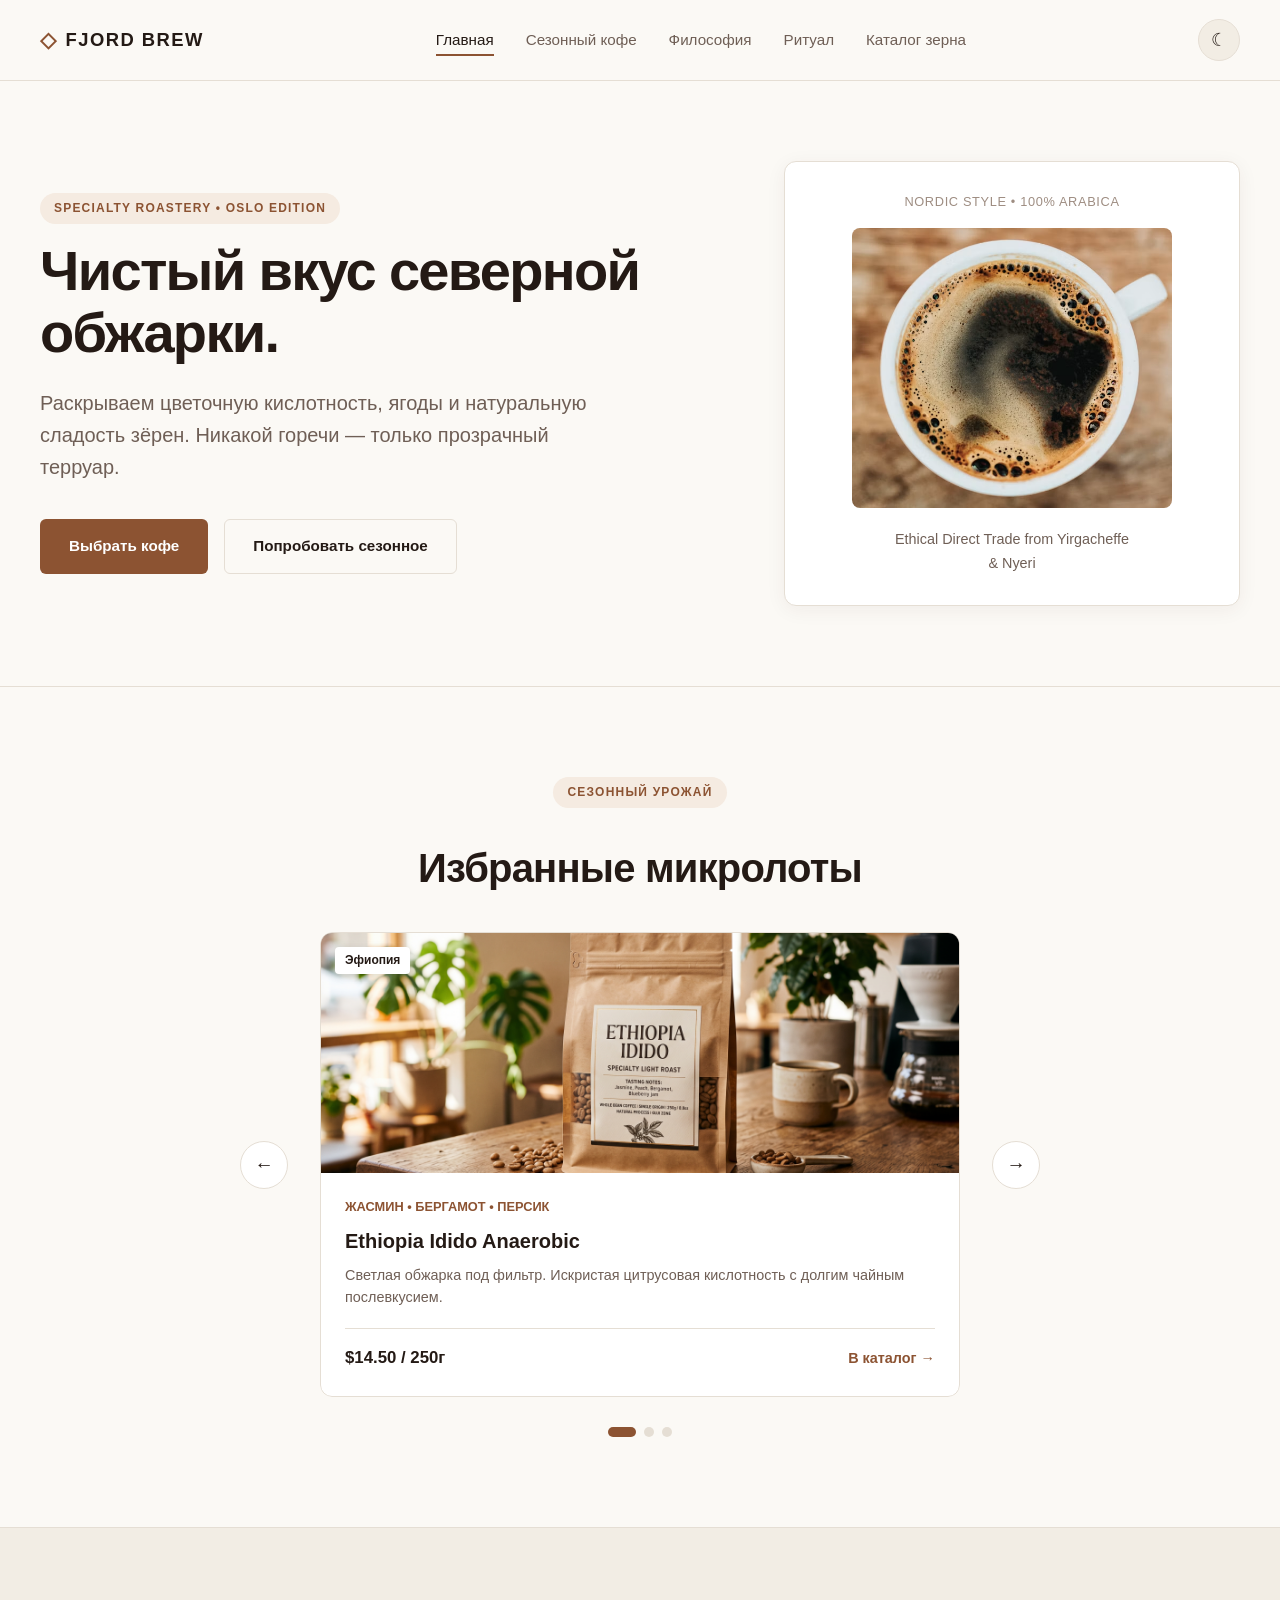
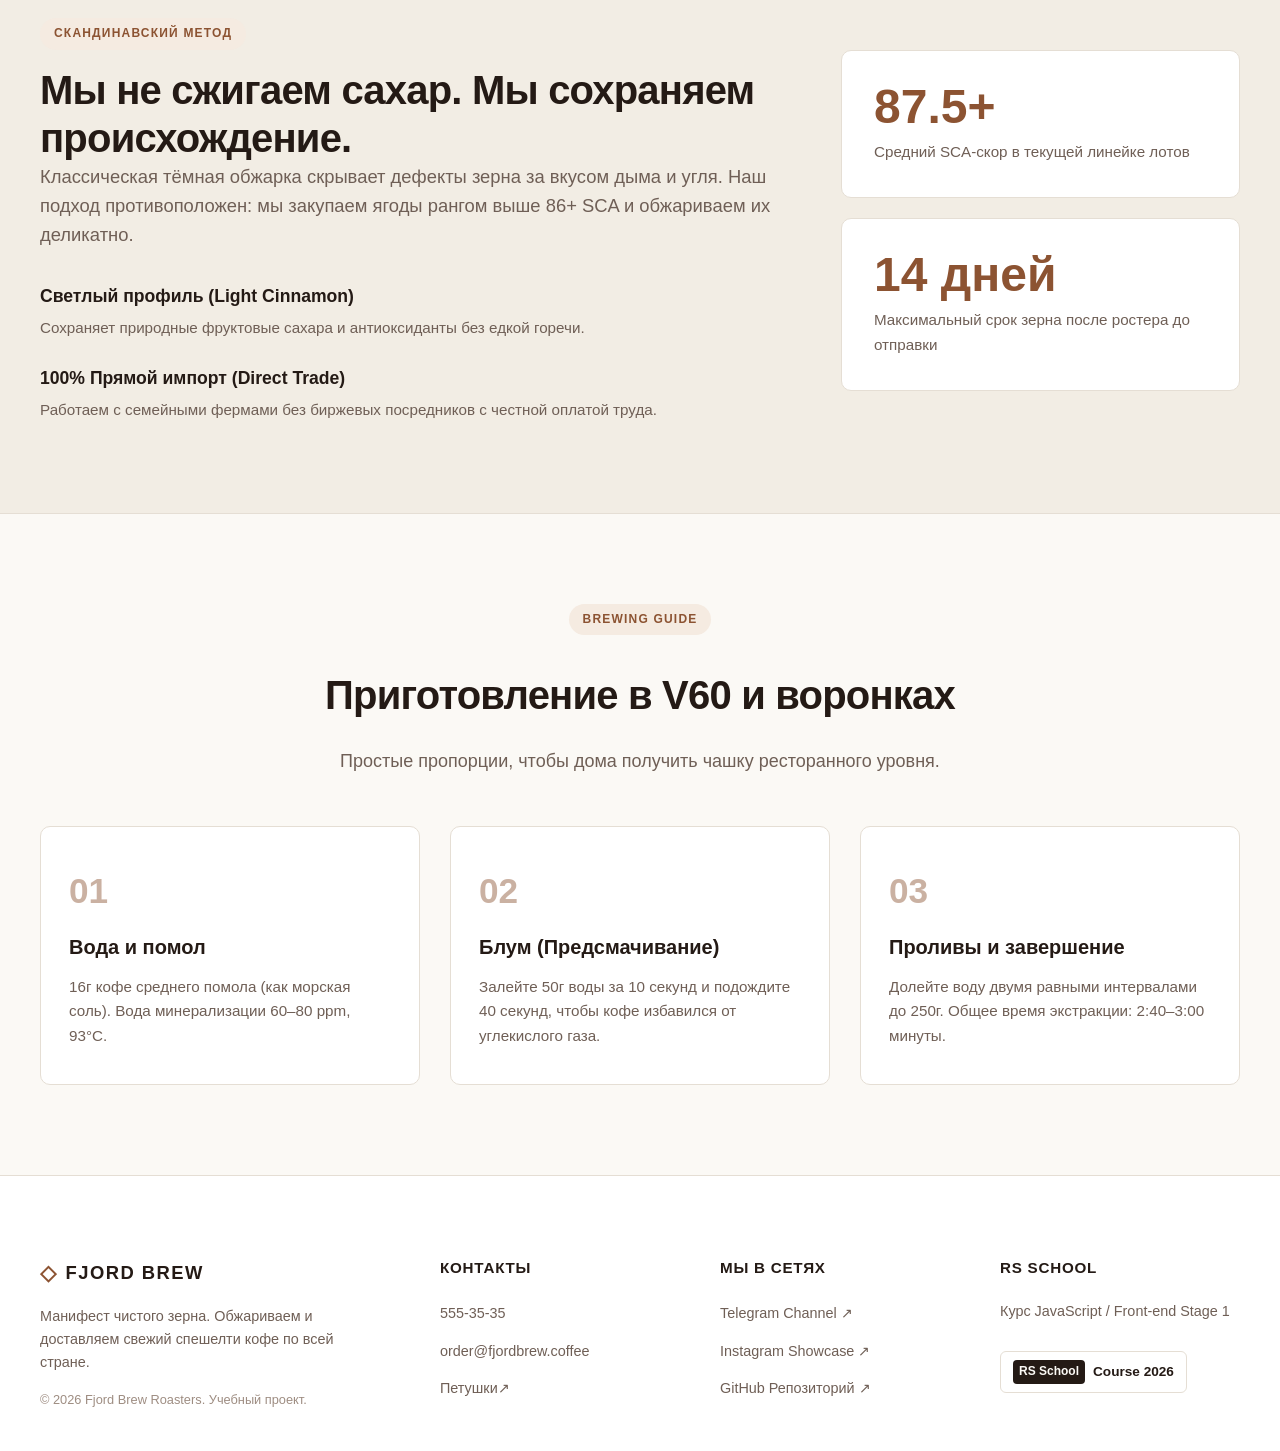
==== commit f01a4029: "feat:add js css change html" ====
--- a/index.html
+++ b/index.html
@@ -1,160 +1,102 @@
-<!doctype html>
+<!DOCTYPE html>
 <html lang="ru" data-theme="light">
-  <head>
-    <meta charset="UTF-8" />
-    <meta name="viewport" content="width=device-width, initial-scale=1.0" />
-    <title>Fjord Brew — Скандинавская обжарка</title>
-    <link
-      rel="icon"
-      href="data:image/svg+xml,<svg xmlns='http://www.w3.org/2000/svg' viewBox='0 0 24 24' fill='%23244238'><path d='M2 21h18v-2H2v2zM20 8h-2V5h2v3zm0-5H4v10a4 4 0 004 4h6a4 4 0 004-4v-3h2a2 2 0 002-2V5a2 2 0 00-2-2z'/></svg>"
-      type="image/svg+xml"
-    />
-    <link rel="stylesheet" href="styles.css" />
-  </head>
-  <body>
-    <header class="header">
-      <div class="container header__container">
-        <a href="index.html" class="logo" aria-label="Fjord Brew главная">
-          <span class="logo__mark">◇</span> FJORD BREW
-        </a>
-
-        <nav class="nav" aria-label="Основная навигация">
-          <ul class="nav__list">
-            <li class="nav__item">
-              <a href="index.html#hero" class="nav__link active">Главная</a>
-            </li>
-            <li class="nav__item">
-              <a href="index.html#featured" class="nav__link">Сезонный кофе</a>
-            </li>
-            <li class="nav__item">
-              <a href="index.html#philosophy" class="nav__link">Философия</a>
-            </li>
-            <li class="nav__item">
-              <a href="index.html#ritual" class="nav__link">Ритуал</a>
-            </li>
-            <li class="nav__item">
-              <a href="menu.html" class="nav__link">Каталог зерна</a>
-            </li>
-          </ul>
-        </nav>
-
-        <div class="header__actions">
-          <button
-            class="theme-toggle"
-            id="theme-toggle"
-            type="button"
-            aria-label="Переключить тему"
-            title="Сменить тему"
-          >
-            <span
-              class="theme-toggle__icon theme-toggle__icon--light"
-              aria-hidden="true"
-              >☀</span
-            >
-            <span
-              class="theme-toggle__icon theme-toggle__icon--dark"
-              aria-hidden="true"
-              >☾</span
-            >
-          </button>
-
-          <button
-            class="burger-btn"
-            type="button"
-            aria-label="Открыть мобильное меню"
-            aria-expanded="false"
-          >
-            <span class="burger-btn__bar"></span>
-            <span class="burger-btn__bar"></span>
-            <span class="burger-btn__bar"></span>
-          </button>
-        </div>
-      </div>
-    </header>
-
-    <main>
-      <section class="hero" id="hero">
-        <div class="container hero__container">
-          <div class="hero__content">
-            <span class="badge">Specialty Roastery • Oslo Edition</span>
-            <h1 class="hero__title">Чистый вкус северной обжарки.</h1>
-            <p class="hero__subtitle">
-              Раскрываем цветочную кислотность, ягоды и натуральную сладость
-              зёрен. Никакой горечи — только прозрачный терруар.
-            </p>
-            <div class="hero__actions">
-              <a href="menu.html" class="btn btn--primary">Выбрать кофе</a>
-              <a href="#featured" class="btn btn--secondary"
-                >Попробовать сезонное</a
+<head>
+  <meta charset="UTF-8">
+  <meta name="viewport" content="width=device-width, initial-scale=1.0">
+  <title>FJORD BREW — Скандинавская спешелти обжарка</title>
+  <link rel="icon" href="data:image/svg+xml,<svg xmlns='http://www.w3.org/2000/svg' viewBox='0 0 24 24' fill='%238c5332'><path d='M2 21h18v-2H2v2zM20 8h-2V5h2v3zm0-5H4v10a4 4 0 004 4h6a4 4 0 004-4v-3h2a2 2 0 002-2V5a2 2 0 00-2-2z'/></svg>" type="image/svg+xml">
+  <link rel="stylesheet" href="styles.css">
+</head>
+<body>
+  <header class="header">
+    <div class="container header__container">
+      <a href="index.html" class="logo" aria-label="Fjord Brew главная">
+        <span class="logo__mark">◇</span> FJORD BREW
+      </a>
+
+      <nav class="nav" id="main-nav" aria-label="Основная навигация">
+        <ul class="nav__list">
+          <li class="nav__item"><a href="#hero" class="nav__link active">Главная</a></li>
+          <li class="nav__item"><a href="#featured" class="nav__link">Сезонный кофе</a></li>
+          <li class="nav__item"><a href="#philosophy" class="nav__link">Философия</a></li>
+          <li class="nav__item"><a href="#ritual" class="nav__link">Ритуал</a></li>
+          <li class="nav__item"><a href="menu.html" class="nav__link">Каталог зерна</a></li>
+        </ul>
+      </nav>
+
+      <div class="header__actions">
+        <button class="theme-toggle" id="theme-toggle" type="button" aria-label="Переключить тему" title="Сменить тему">
+          <span class="theme-toggle__icon theme-toggle__icon--light" aria-hidden="true">☀</span>
+          <span class="theme-toggle__icon theme-toggle__icon--dark" aria-hidden="true">☾</span>
+        </button>
+
+        <button class="burger-btn" id="burger-btn" type="button" aria-label="Открыть мобильное меню" aria-expanded="false" aria-controls="main-nav">
+          <span class="burger-btn__bar"></span>
+          <span class="burger-btn__bar"></span>
+          <span class="burger-btn__bar"></span>
+        </button>
+      </div>
+    </div>
+  </header>
+
+  <main>
+    <section class="hero" id="hero">
+      <div class="container hero__container">
+        <div class="hero__content">
+          <span class="badge">Specialty Roastery • Oslo Edition</span>
+          <h1 class="hero__title">Чистый вкус северной обжарки.</h1>
+          <p class="hero__subtitle">
+            Раскрываем цветочную кислотность, ягоды и натуральную сладость зёрен. Никакой горечи — только прозрачный терруар.
+          </p>
+          <div class="hero__actions">
+            <a href="menu.html" class="btn btn--primary">Выбрать кофе</a>
+            <a href="#featured" class="btn btn--secondary">Попробовать сезонное</a>
+          </div>
+        </div>
+        <div class="hero__visual">
+          <div class="hero__card-preview">
+            <div class="hero__card-tag">Nordic Style • 100% Arabica</div>
+            <div class="hero__card-media">
+              <img 
+                src="assets/hero-card.jpg" 
+                alt="Свежезаваренный фильтр-кофе светлой обжарки в стеклянном сервере" 
+                class="hero__card-img"
               >
             </div>
-          </div>
-          <div class="hero__visual">
-            <div class="hero__card-preview">
-              <div class="hero__card-tag">Nordic Style • 100% Arabica</div>
-              <div class="hero__card-media">
-                <img
-                  src="assets/hero-card.jpg"
-                  alt="Свежезаваренный фильтр-кофе светлой обжарки в стеклянном сервере"
-                  class="hero__card-img"
-                />
-              </div>
-              <p class="hero__card-label">
-                Ethical Direct Trade from Yirgacheffe &amp; Nyeri
-              </p>
-            </div>
-          </div>
-        </div>
-      </section>
-
-      <section class="slider-section" id="featured">
-        <div class="container">
-          <div class="section-head">
-            <div>
-              <span class="badge">Сезонный урожай</span>
-              <h2 class="section-title">Избранные микролоты</h2>
-            </div>
-            <div class="slider-controls">
-              <button
-                class="slider-btn slider-btn--prev"
-                type="button"
-                aria-label="Предыдущий слайд"
-              >
-                ←
-              </button>
-              <button
-                class="slider-btn slider-btn--next"
-                type="button"
-                aria-label="Следующий слайд"
-              >
-                →
-              </button>
-            </div>
-          </div>
+            <p class="hero__card-label">Ethical Direct Trade from Yirgacheffe &amp; Nyeri</p>
+          </div>
+        </div>
+      </div>
+    </section>
+
+    <section class="slider-section" id="featured">
+      <div class="container">
+        <div class="section-head text-center">
+          <span class="badge">Сезонный урожай</span>
+          <h2 class="section-title">Избранные микролоты</h2>
+        </div>
+
+        <div class="slider-container">
+          <button class="slider-btn slider-btn--prev" type="button" aria-label="Предыдущий слайд">←</button>
 
           <div class="slider-wrapper">
             <div class="slider-track">
               <article class="slide-card">
                 <div class="slide-card__img-box">
                   <span class="slide-card__origin">Эфиопия</span>
-                  <img
-                    src="assets/slide1.jpg"
-                    alt="Крафтовая упаковка зёрен светлой обжарки Ethiopia Idido"
+                  <img 
+                    src="assets/slide1.jpg" 
+                    alt="Крафтовая упаковка зёрен светлой обжарки Ethiopia Idido" 
                     class="slide-card__img"
                     loading="lazy"
-                  />
+                  >
                 </div>
                 <div class="slide-card__content">
-                  <span class="slide-card__notes"
-                    >Жасмин • Бергамот • Персик</span
-                  >
+                  <span class="slide-card__notes">Жасмин • Бергамот • Персик</span>
                   <h3 class="slide-card__title">Ethiopia Idido Anaerobic</h3>
-                  <p class="slide-card__desc">
-                    Светлая обжарка под фильтр. Искристая цитрусовая кислотность
-                    с долгим чайным послевкусием.
-                  </p>
+                  <p class="slide-card__desc">Светлая обжарка под фильтр. Искристая цитрусовая кислотность с долгим чайным послевкусием.</p>
                   <div class="slide-card__bottom">
-                    <span class="slide-card__price">14$ / 250г</span>
+                    <span class="slide-card__price">$14.50 / 250г</span>
                     <a href="menu.html" class="card-link">В каталог →</a>
                   </div>
                 </div>
@@ -163,24 +105,19 @@
               <article class="slide-card">
                 <div class="slide-card__img-box">
                   <span class="slide-card__origin">Кения</span>
-                  <img
-                    src="assets/slide2.jpg"
-                    alt="Процесс пролива кенийского кофе через воронку V60"
+                  <img 
+                    src="assets/slide2.jpg" 
+                    alt="Процесс пролива кенийского кофе через воронку V60" 
                     class="slide-card__img"
                     loading="lazy"
-                  />
+                  >
                 </div>
                 <div class="slide-card__content">
-                  <span class="slide-card__notes"
-                    >Красная смородина • Ревень • Тростник</span
-                  >
+                  <span class="slide-card__notes">Красная смородина • Ревень • Тростник</span>
                   <h3 class="slide-card__title">Kenya Kirinyaga SL28</h3>
-                  <p class="slide-card__desc">
-                    Яркий, сочный и плотный профиль с комплексной винной
-                    кислотностью мытой обработки.
-                  </p>
+                  <p class="slide-card__desc">Яркий, сочный и плотный профиль с комплексной винной кислотностью мытой обработки.</p>
                   <div class="slide-card__bottom">
-                    <span class="slide-card__price">16$ / 250г</span>
+                    <span class="slide-card__price">$16.00 / 250г</span>
                     <a href="menu.html" class="card-link">В каталог →</a>
                   </div>
                 </div>
@@ -189,24 +126,19 @@
               <article class="slide-card">
                 <div class="slide-card__img-box">
                   <span class="slide-card__origin">Колумбия</span>
-                  <img
-                    src="assets/slide3.jpg"
-                    alt="Чашка фильтр-кофе Колумбия Гейша на столе обжарщика"
+                  <img 
+                    src="assets/slide3.jpg" 
+                    alt="Чашка фильтр-кофе Колумбия Гейша на столе обжарщика" 
                     class="slide-card__img"
                     loading="lazy"
-                  />
+                  >
                 </div>
                 <div class="slide-card__content">
-                  <span class="slide-card__notes"
-                    >Лемонграсс • Папайя • Белый мед</span
-                  >
+                  <span class="slide-card__notes">Лемонграсс • Папайя • Белый мед</span>
                   <h3 class="slide-card__title">Colombia Finca El Paraiso</h3>
-                  <p class="slide-card__desc">
-                    Ферментация с контролем температуры. Невероятный тропический
-                    букет и шелковистое тело.
-                  </p>
+                  <p class="slide-card__desc">Ферментация с контролем температуры. Невероятный тропический букет и шелковистое тело.</p>
                   <div class="slide-card__bottom">
-                    <span class="slide-card__price">20$ / 250г</span>
+                    <span class="slide-card__price">$21.50 / 250г</span>
                     <a href="menu.html" class="card-link">В каталог →</a>
                   </div>
                 </div>
@@ -214,191 +146,123 @@
             </div>
           </div>
 
-          <div class="slider-dots" aria-label="Индикаторы слайдера">
-            <span class="slider-dot active"></span>
-            <span class="slider-dot"></span>
-            <span class="slider-dot"></span>
-          </div>
-        </div>
-      </section>
-
-      <section class="philosophy" id="philosophy">
-        <div class="container">
-          <div class="philosophy__grid">
-            <div class="philosophy__text">
-              <span class="badge">Скандинавский метод</span>
-              <h2 class="section-title">
-                Мы не сжигаем сахар. Мы сохраняем происхождение.
-              </h2>
-              <p class="text-lead">
-                Классическая тёмная обжарка скрывает дефекты зерна за вкусом
-                дыма и угля. Наш подход противоположен: мы закупаем ягоды рангом
-                выше 86+ SCA и обжариваем их деликатно.
-              </p>
-              <div class="features-list">
-                <div class="feature-item">
-                  <h3 class="feature-item__title">
-                    Светлый профиль (Light Cinnamon)
-                  </h3>
-                  <p class="feature-item__desc">
-                    Сохраняет природные фруктовые сахара и антиоксиданты без
-                    едкой горечи.
-                  </p>
-                </div>
-                <div class="feature-item">
-                  <h3 class="feature-item__title">
-                    100% Прямой импорт (Direct Trade)
-                  </h3>
-                  <p class="feature-item__desc">
-                    Работаем с семейными фермами без биржевых посредников с
-                    честной оплатой труда.
-                  </p>
-                </div>
+          <button class="slider-btn slider-btn--next" type="button" aria-label="Следующий слайд">→</button>
+        </div>
+
+        <div class="slider-dots" aria-label="Индикаторы слайдера">
+          <button class="slider-dot active" type="button" aria-label="Слайд 1"></button>
+          <button class="slider-dot" type="button" aria-label="Слайд 2"></button>
+          <button class="slider-dot" type="button" aria-label="Слайд 3"></button>
+        </div>
+      </div>
+    </section>
+
+    <section class="philosophy" id="philosophy">
+      <div class="container">
+        <div class="philosophy__grid">
+          <div class="philosophy__text">
+            <span class="badge">Скандинавский метод</span>
+            <h2 class="section-title">Мы не сжигаем сахар. Мы сохраняем происхождение.</h2>
+            <p class="text-lead">
+              Классическая тёмная обжарка скрывает дефекты зерна за вкусом дыма и угля. Наш подход противоположен: мы закупаем ягоды рангом выше 86+ SCA и обжариваем их деликатно.
+            </p>
+            <div class="features-list">
+              <div class="feature-item">
+                <h3 class="feature-item__title">Светлый профиль (Light Cinnamon)</h3>
+                <p class="feature-item__desc">Сохраняет природные фруктовые сахара и антиоксиданты без едкой горечи.</p>
               </div>
-            </div>
-            <div class="philosophy__box">
-              <div class="stat-card">
-                <span class="stat-card__number">87.5+</span>
-                <span class="stat-card__label"
-                  >Средний SCA-скор в текущей линейке лотов</span
-                >
+              <div class="feature-item">
+                <h3 class="feature-item__title">100% Прямой импорт (Direct Trade)</h3>
+                <p class="feature-item__desc">Работаем с семейными фермами без биржевых посредников с честной оплатой труда.</p>
               </div>
-              <div class="stat-card">
-                <span class="stat-card__number">14 дней</span>
-                <span class="stat-card__label"
-                  >Максимальный срок зерна после ростера до отправки</span
-                >
-              </div>
-            </div>
-          </div>
-        </div>
-      </section>
-
-      <section class="ritual" id="ritual">
-        <div class="container">
-          <div class="section-head text-center">
-            <span class="badge">Brewing Guide</span>
-            <h2 class="section-title">Приготовление в V60 и воронках</h2>
-            <p class="section-subtitle">
-              Простые пропорции, чтобы дома получить чашку ресторанного уровня.
-            </p>
-          </div>
-          <div class="ritual__steps">
-            <div class="step-card">
-              <span class="step-card__num">01</span>
-              <h3 class="step-card__title">Вода и помол</h3>
-              <p class="step-card__desc">
-                16г кофе среднего помола (как морская соль). Вода минерализации
-                60–80 ppm, 93°C.
-              </p>
-            </div>
-            <div class="step-card">
-              <span class="step-card__num">02</span>
-              <h3 class="step-card__title">Блум (Предсмачивание)</h3>
-              <p class="step-card__desc">
-                Залейте 50г воды за 10 секунд и подождите 40 секунд, чтобы кофе
-                избавился от углекислого газа.
-              </p>
-            </div>
-            <div class="step-card">
-              <span class="step-card__num">03</span>
-              <h3 class="step-card__title">Проливы и завершение</h3>
-              <p class="step-card__desc">
-                Долейте воду двумя равными интервалами до 250г. Общее время
-                экстракции: 2:40–3:00 минуты.
-              </p>
-            </div>
-          </div>
-        </div>
-      </section>
-    </main>
-
-    <footer class="footer">
-      <div class="container footer__container">
-        <div class="footer__col footer__brand">
-          <a href="index.html" class="logo logo--footer">
-            <span class="logo__mark">◇</span> FJORD BREW
-          </a>
-          <p class="footer__text">
-            Манифест чистого зерна. Обжариваем и доставляем свежий спешелти кофе
-            по всей стране.
-          </p>
-          <span class="footer__copy">© 2026 Fjord Brew. Учебный проект.</span>
-        </div>
-
-        <div class="footer__col">
-          <h4 class="footer__heading">Контакты</h4>
-          <ul class="footer__links">
-            <li>
-              <a href="tel:5553535" class="footer__link"> 555-35-35</a>
-            </li>
-            <li>
-              <a href="mailto:order@fjordbrew.coffee" class="footer__link"
-                >order@fjordbrew.coffee</a
-              >
-            </li>
-            <li>
-              <a
-                href="https://maps.google.com"
-                target="_blank"
-                rel="noopener noreferrer"
-                class="footer__link"
-              >
-                Агинст, 24 ↗
-              </a>
-            </li>
-          </ul>
-        </div>
-
-        <div class="footer__col">
-          <h4 class="footer__heading">Мы в сетях</h4>
-          <ul class="footer__links">
-            <li>
-              <a
-                href="https://t.me"
-                target="_blank"
-                rel="noopener noreferrer"
-                class="footer__link"
-                >Telegram Channel ↗</a
-              >
-            </li>
-            <li>
-              <a
-                href="https://instagram.com"
-                target="_blank"
-                rel="noopener noreferrer"
-                class="footer__link"
-                >Instagram Showcase ↗</a
-              >
-            </li>
-            <li>
-              <a
-                href="https://github.com"
-                target="_blank"
-                rel="noopener noreferrer"
-                class="footer__link"
-                >GitHub Репозиторий ↗</a
-              >
-            </li>
-          </ul>
-        </div>
-
-        <div class="footer__col footer__rss">
-          <h4 class="footer__heading">RS School</h4>
-          <p class="footer__text">Курс JavaScript / Front-end Stage 1</p>
-          <a
-            href="https://rs.school/courses/javascript"
-            target="_blank"
-            rel="noopener noreferrer"
-            class="rss-badge"
-            aria-label="RS School JS Course"
-          >
-            <span class="rss-badge__tag">RS School</span> Course 2026
-          </a>
-        </div>
-      </div>
-    </footer>
-
-    <script src="js/script.js"></script>
-  </body>
-</html>
+            </div>
+          </div>
+          <div class="philosophy__box">
+            <div class="stat-card">
+              <span class="stat-card__number">87.5+</span>
+              <span class="stat-card__label">Средний SCA-скор в текущей линейке лотов</span>
+            </div>
+            <div class="stat-card">
+              <span class="stat-card__number">14 дней</span>
+              <span class="stat-card__label">Максимальный срок зерна после ростера до отправки</span>
+            </div>
+          </div>
+        </div>
+      </div>
+    </section>
+
+    <section class="ritual" id="ritual">
+      <div class="container">
+        <div class="section-head text-center">
+          <span class="badge">Brewing Guide</span>
+          <h2 class="section-title">Приготовление в V60 и воронках</h2>
+          <p class="section-subtitle">Простые пропорции, чтобы дома получить чашку ресторанного уровня.</p>
+        </div>
+        <div class="ritual__steps">
+          <div class="step-card">
+            <span class="step-card__num">01</span>
+            <h3 class="step-card__title">Вода и помол</h3>
+            <p class="step-card__desc">16г кофе среднего помола (как морская соль). Вода минерализации 60–80 ppm, 93°C.</p>
+          </div>
+          <div class="step-card">
+            <span class="step-card__num">02</span>
+            <h3 class="step-card__title">Блум (Предсмачивание)</h3>
+            <p class="step-card__desc">Залейте 50г воды за 10 секунд и подождите 40 секунд, чтобы кофе избавился от углекислого газа.</p>
+          </div>
+          <div class="step-card">
+            <span class="step-card__num">03</span>
+            <h3 class="step-card__title">Проливы и завершение</h3>
+            <p class="step-card__desc">Долейте воду двумя равными интервалами до 250г. Общее время экстракции: 2:40–3:00 минуты.</p>
+          </div>
+        </div>
+      </div>
+    </section>
+  </main>
+
+  <footer class="footer">
+    <div class="container footer__container">
+      <div class="footer__col footer__brand">
+        <a href="index.html" class="logo logo--footer">
+          <span class="logo__mark">◇</span> FJORD BREW
+        </a>
+        <p class="footer__text">
+          Манифест чистого зерна. Обжариваем и доставляем свежий спешелти кофе по всей стране.
+        </p>
+        <span class="footer__copy">© 2026 Fjord Brew Roasters. Учебный проект.</span>
+      </div>
+
+      <div class="footer__col">
+        <h4 class="footer__heading">Контакты</h4>
+        <ul class="footer__links">
+          <li><a href="tel:+5553535" class="footer__link">555-35-35</a></li>
+          <li><a href="mailto:order@fjordbrew.coffee" class="footer__link">order@fjordbrew.coffee</a></li>
+          <li>
+            <a href="https://maps.google.com" target="_blank" rel="noopener noreferrer" class="footer__link">
+              Петушки↗
+            </a>
+          </li>
+        </ul>
+      </div>
+
+      <div class="footer__col">
+        <h4 class="footer__heading">Мы в сетях</h4>
+        <ul class="footer__links">
+          <li><a href="https://t.me" target="_blank" rel="noopener noreferrer" class="footer__link">Telegram Channel ↗</a></li>
+          <li><a href="https://instagram.com" target="_blank" rel="noopener noreferrer" class="footer__link">Instagram Showcase ↗</a></li>
+          <li><a href="https://github.com" target="_blank" rel="noopener noreferrer" class="footer__link">GitHub Репозиторий ↗</a></li>
+        </ul>
+      </div>
+
+      <div class="footer__col footer__rss">
+        <h4 class="footer__heading">RS School</h4>
+        <p class="footer__text">Курс JavaScript / Front-end Stage 1</p>
+        <a href="https://rs.school/courses/javascript-ru" target="_blank" rel="noopener noreferrer" class="rss-badge" aria-label="RS School JS Course">
+          <span class="rss-badge__tag">RS School</span> Course 2026
+        </a>
+      </div>
+    </div>
+  </footer>
+
+  <script src="js/script.js"></script>
+</body>
+</html>
--- a/styles.css
+++ b/styles.css
@@ -1,4 +1,3 @@
-
 :root {
   --bg-color: #fbf9f5;
   --surface-color: #ffffff;
@@ -11,7 +10,8 @@
   --accent-hover: #6a3a1f;
   --accent-light: #f5ebe1;
   --card-shadow: 0 4px 20px rgba(60, 40, 30, 0.06);
-  --header-bg: rgba(251, 249, 245, 0.92);
+  --header-bg: rgba(251, 249, 245, 0.94);
+  --modal-overlay: rgba(23, 19, 17, 0.65);
   --transition-speed: 0.25s;
 }
 
@@ -27,7 +27,8 @@
   --accent-hover: #e6b07f;
   --accent-light: #36261d;
   --card-shadow: 0 4px 20px rgba(0, 0, 0, 0.45);
-  --header-bg: rgba(23, 19, 17, 0.92);
+  --header-bg: rgba(23, 19, 17, 0.94);
+  --modal-overlay: rgba(0, 0, 0, 0.8);
 }
 
 *, *::before, *::after {
@@ -53,6 +54,11 @@
   transition: background-color var(--transition-speed) ease, color var(--transition-speed) ease;
 }
 
+body.scroll-locked {
+  overflow: hidden;
+  height: 100vh;
+}
+
 main {
   flex: 1 0 auto;
 }
@@ -86,7 +92,7 @@
   font-weight: 700;
   text-transform: uppercase;
   letter-spacing: 0.1em;
-  padding: 6px 12px;
+  padding: 6px 14px;
   background-color: var(--accent-light);
   color: var(--accent-color);
   border-radius: 40px;
@@ -119,7 +125,6 @@
   font-size: 1.125rem;
   margin-top: 8px;
 }
-
 
 .btn {
   display: inline-flex;
@@ -140,6 +145,10 @@
   color: #ffffff;
 }
 
+[data-theme="dark"] .btn--primary {
+  color: #171311;
+}
+
 .btn--primary:hover {
   background-color: var(--accent-hover);
   transform: translateY(-2px);
@@ -170,18 +179,21 @@
   color: #ffffff;
 }
 
+[data-theme="dark"] .btn--outline:hover {
+  color: #171311;
+}
+
 .btn--large {
   padding: 16px 36px;
   font-size: 1rem;
 }
-
 
 .header {
   position: sticky;
   top: 0;
   z-index: 100;
   background-color: var(--header-bg);
-  backdrop-filter: blur(8px);
+  backdrop-filter: blur(10px);
   border-bottom: 1px solid var(--border-color);
 }
 
@@ -199,6 +211,7 @@
   display: flex;
   align-items: center;
   gap: 8px;
+  z-index: 102;
 }
 
 .logo__mark {
@@ -217,14 +230,10 @@
   font-weight: 500;
   position: relative;
   padding: 8px 0;
-}
-
-.nav__link:hover,
-.nav__link.active {
-  color: var(--text-main);
-}
-
-.nav__link.active::after {
+  transition: color var(--transition-speed) ease;
+}
+
+.nav__link::after {
   content: "";
   position: absolute;
   bottom: 0;
@@ -232,14 +241,35 @@
   width: 100%;
   height: 2px;
   background-color: var(--accent-color);
+  opacity: 0;
+  transform: scaleX(0);
+  transition: transform var(--transition-speed) ease, opacity var(--transition-speed) ease;
+}
+
+.nav__link:hover {
+  color: var(--text-main);
+}
+
+.nav__link:hover::after {
+  opacity: 1;
+  transform: scaleX(1);
+}
+
+.nav__link.active {
+  color: var(--text-main);
+}
+
+.nav__link.active::after {
+  opacity: 1;
+  transform: scaleX(1);
 }
 
 .header__actions {
   display: flex;
   align-items: center;
   gap: 16px;
-}
-
+  z-index: 102;
+}
 
 .theme-toggle {
   background: var(--surface-alt);
@@ -277,7 +307,7 @@
   display: none;
   flex-direction: column;
   justify-content: center;
-  gap: 5px;
+  gap: 6px;
   width: 42px;
   height: 42px;
   padding: 8px;
@@ -285,6 +315,7 @@
   border: 1px solid var(--border-color);
   border-radius: 6px;
   cursor: pointer;
+  transition: border-color var(--transition-speed) ease;
 }
 
 .burger-btn__bar {
@@ -292,9 +323,21 @@
   width: 100%;
   height: 2px;
   background-color: var(--text-main);
-  transition: all var(--transition-speed) ease;
-}
-
+  transition: transform 0.3s ease, opacity 0.3s ease;
+  transform-origin: center;
+}
+
+.burger-btn.active .burger-btn__bar:nth-child(1) {
+  transform: translateY(8px) rotate(45deg);
+}
+
+.burger-btn.active .burger-btn__bar:nth-child(2) {
+  opacity: 0;
+}
+
+.burger-btn.active .burger-btn__bar:nth-child(3) {
+  transform: translateY(-8px) rotate(-45deg);
+}
 
 .hero {
   padding: 80px 0;
@@ -356,6 +399,7 @@
   border-radius: 8px;
   overflow: hidden;
   margin-bottom: 20px;
+  background-color: var(--surface-alt);
 }
 
 .hero__card-img {
@@ -375,19 +419,22 @@
   max-width: 240px;
 }
 
-
-
 .slider-section {
   padding: 90px 0;
   border-bottom: 1px solid var(--border-color);
 }
 
-.slider-controls {
-  display: flex;
-  gap: 12px;
+.slider-container {
+  display: flex;
+  align-items: center;
+  justify-content: center;
+  gap: 32px;
+  margin-bottom: 30px;
+  width: 100%;
 }
 
 .slider-btn {
+  flex-shrink: 0;
   width: 48px;
   height: 48px;
   border-radius: 50%;
@@ -404,38 +451,42 @@
 
 .slider-btn:hover {
   background: var(--accent-color);
-  color: #fff;
+  color: #ffffff;
   border-color: var(--accent-color);
+}
+
+[data-theme="dark"] .slider-btn:hover {
+  color: #171311;
 }
 
 .slider-wrapper {
   overflow: hidden;
-  margin-bottom: 30px;
+  width: 100%;
+  max-width: 640px;
+  margin: 0;
+  border-radius: 12px;
 }
 
 .slider-track {
-  display: grid;
-  grid-template-columns: repeat(3, 1fr);
-  gap: 30px;
+  display: flex;
+  width: 100%;
+  transition: transform 0.45s ease-in-out;
 }
 
 .slide-card {
+  flex: 0 0 100%;
+  max-width: 100%;
   background: var(--surface-color);
   border: 1px solid var(--border-color);
   border-radius: 12px;
   overflow: hidden;
-  transition: transform var(--transition-speed) ease, box-shadow var(--transition-speed) ease;
-}
-
-.slide-card:hover {
-  transform: translateY(-4px);
-  box-shadow: var(--card-shadow);
+  box-sizing: border-box;
 }
 
 .slide-card__img-box {
   position: relative;
   width: 100%;
-  height: 220px;
+  height: 240px;
   overflow: hidden;
   background-color: var(--surface-alt);
 }
@@ -526,6 +577,9 @@
   height: 10px;
   border-radius: 50%;
   background-color: var(--border-color);
+  border: none;
+  cursor: pointer;
+  padding: 0;
   transition: all var(--transition-speed) ease;
 }
 
@@ -534,8 +588,6 @@
   width: 28px;
   border-radius: 10px;
 }
-
-
 
 .philosophy {
   padding: 90px 0;
@@ -627,7 +679,7 @@
   font-size: 2.2rem;
   font-weight: 800;
   color: var(--accent-color);
-  opacity: 0.4;
+  opacity: 0.45;
   display: block;
   margin-bottom: 12px;
 }
@@ -641,7 +693,6 @@
   font-size: 0.95rem;
   color: var(--text-muted);
 }
-
 
 .catalog-page {
   padding: 60px 0 100px 0;
@@ -696,6 +747,10 @@
   color: #ffffff;
 }
 
+[data-theme="dark"] .tab-btn.active {
+  color: #171311;
+}
+
 .catalog-grid {
   display: grid;
   grid-template-columns: repeat(4, 1fr);
@@ -710,6 +765,7 @@
   overflow: hidden;
   display: flex;
   flex-direction: column;
+  cursor: pointer;
   transition: transform var(--transition-speed) ease, box-shadow var(--transition-speed) ease;
 }
 
@@ -802,6 +858,174 @@
   margin-top: 20px;
 }
 
+.modal-overlay {
+  position: fixed;
+  inset: 0;
+  background-color: var(--modal-overlay);
+  backdrop-filter: blur(5px);
+  z-index: 200;
+  display: flex;
+  align-items: center;
+  justify-content: center;
+  padding: 20px;
+  opacity: 0;
+  pointer-events: none;
+  transition: opacity 0.3s ease;
+}
+
+.modal-overlay.open {
+  opacity: 1;
+  pointer-events: auto;
+}
+
+.modal-window {
+  background-color: var(--surface-color);
+  border: 1px solid var(--border-color);
+  border-radius: 16px;
+  width: 100%;
+  max-width: 680px;
+  max-height: 90vh;
+  overflow-y: auto;
+  position: relative;
+  box-shadow: 0 16px 40px rgba(0, 0, 0, 0.35);
+  transform: translateY(20px) scale(0.96);
+  transition: transform 0.3s ease;
+}
+
+.modal-overlay.open .modal-window {
+  transform: translateY(0) scale(1);
+}
+
+.modal-close {
+  position: absolute;
+  top: 16px;
+  right: 16px;
+  width: 36px;
+  height: 36px;
+  border-radius: 50%;
+  border: 1px solid var(--border-color);
+  background: var(--surface-alt);
+  color: var(--text-main);
+  font-size: 1.1rem;
+  cursor: pointer;
+  display: flex;
+  align-items: center;
+  justify-content: center;
+  z-index: 10;
+  transition: all var(--transition-speed) ease;
+}
+
+.modal-close:hover {
+  background: var(--accent-color);
+  color: #ffffff;
+  border-color: var(--accent-color);
+}
+
+.modal-body {
+  padding: 32px;
+  display: grid;
+  grid-template-columns: 240px 1fr;
+  gap: 28px;
+}
+
+.modal-preview {
+  position: relative;
+  border-radius: 12px;
+  overflow: hidden;
+  height: 280px;
+  background-color: var(--surface-alt);
+}
+
+.modal-preview__img {
+  width: 100%;
+  height: 100%;
+  object-fit: cover;
+}
+
+.modal-info {
+  display: flex;
+  flex-direction: column;
+}
+
+.modal-title {
+  font-size: 1.4rem;
+  font-weight: 700;
+  line-height: 1.25;
+  margin-bottom: 6px;
+}
+
+.modal-desc {
+  font-size: 0.9rem;
+  color: var(--text-muted);
+  line-height: 1.5;
+  margin-bottom: 20px;
+}
+
+.modal-options-block {
+  margin-bottom: 16px;
+}
+
+.modal-label {
+  display: block;
+  font-size: 0.8rem;
+  font-weight: 700;
+  text-transform: uppercase;
+  letter-spacing: 0.05em;
+  color: var(--text-muted);
+  margin-bottom: 8px;
+}
+
+.modal-pills {
+  display: flex;
+  flex-wrap: wrap;
+  gap: 8px;
+}
+
+.pill-btn {
+  background: var(--surface-alt);
+  border: 1px solid var(--border-color);
+  color: var(--text-main);
+  font-size: 0.85rem;
+  font-weight: 600;
+  padding: 8px 14px;
+  border-radius: 6px;
+  cursor: pointer;
+  transition: all var(--transition-speed) ease;
+}
+
+.pill-btn:hover {
+  border-color: var(--accent-color);
+}
+
+.pill-btn.active {
+  background-color: var(--accent-color);
+  border-color: var(--accent-color);
+  color: #ffffff;
+}
+
+[data-theme="dark"] .pill-btn.active {
+  color: #171311;
+}
+
+.modal-total {
+  display: flex;
+  align-items: center;
+  justify-content: space-between;
+  border-top: 1px solid var(--border-color);
+  padding-top: 18px;
+  margin-top: auto;
+}
+
+.modal-total__label {
+  font-size: 1rem;
+  font-weight: 600;
+}
+
+.modal-total__price {
+  font-size: 1.4rem;
+  font-weight: 800;
+  color: var(--accent-color);
+}
 
 .footer {
   background-color: var(--surface-color);
@@ -881,7 +1105,6 @@
   font-size: 0.75rem;
 }
 
-
 @media (max-width: 1024px) {
   .catalog-grid {
     grid-template-columns: repeat(3, 1fr);
@@ -897,7 +1120,40 @@
   }
 
   .nav {
-    display: none;
+    position: fixed;
+    top: 80px;
+    left: 0;
+    width: 100%;
+    height: calc(100vh - 80px);
+    background-color: var(--bg-color);
+    flex-direction: column;
+    align-items: center;
+    justify-content: flex-start;
+    padding: 50px 24px;
+    transform: translateY(-100%);
+    opacity: 0;
+    pointer-events: none;
+    transition: transform 0.35s ease, opacity 0.35s ease;
+    z-index: 101;
+    overflow-y: auto;
+    border-bottom: 1px solid var(--border-color);
+  }
+
+  .nav.open {
+    transform: translateY(0);
+    opacity: 1;
+    pointer-events: auto;
+  }
+
+  .nav__list {
+    flex-direction: column;
+    align-items: center;
+    gap: 28px;
+  }
+
+  .nav__link {
+    font-size: 1.35rem;
+    font-weight: 600;
   }
 
   .burger-btn {
@@ -921,12 +1177,8 @@
     font-size: 2.4rem;
   }
 
-  .slider-track {
-    grid-template-columns: 1fr;
-  }
-
-  .slide-card:nth-child(n+2) {
-    display: none;
+  .slider-container {
+    gap: 16px;
   }
 
   .philosophy__grid {
@@ -951,6 +1203,16 @@
   .footer__brand {
     grid-column: span 2;
   }
+
+  .modal-body {
+    grid-template-columns: 1fr;
+    padding: 24px;
+    gap: 20px;
+  }
+
+  .modal-preview {
+    height: 200px;
+  }
 }
 
 @media (max-width: 480px) {
@@ -962,12 +1224,27 @@
     height: 68px;
   }
 
+  .nav {
+    top: 68px;
+    height: calc(100vh - 68px);
+  }
+
   .hero__title {
     font-size: 2rem;
   }
 
   .section-title {
     font-size: 1.8rem;
+  }
+
+  .slider-container {
+    gap: 8px;
+  }
+
+  .slider-btn {
+    width: 38px;
+    height: 38px;
+    font-size: 1rem;
   }
 
   .catalog-title {
@@ -1003,4 +1280,8 @@
   .hero__actions .btn {
     width: 100%;
   }
+
+  .modal-body {
+    padding: 20px 16px;
+  }
 }
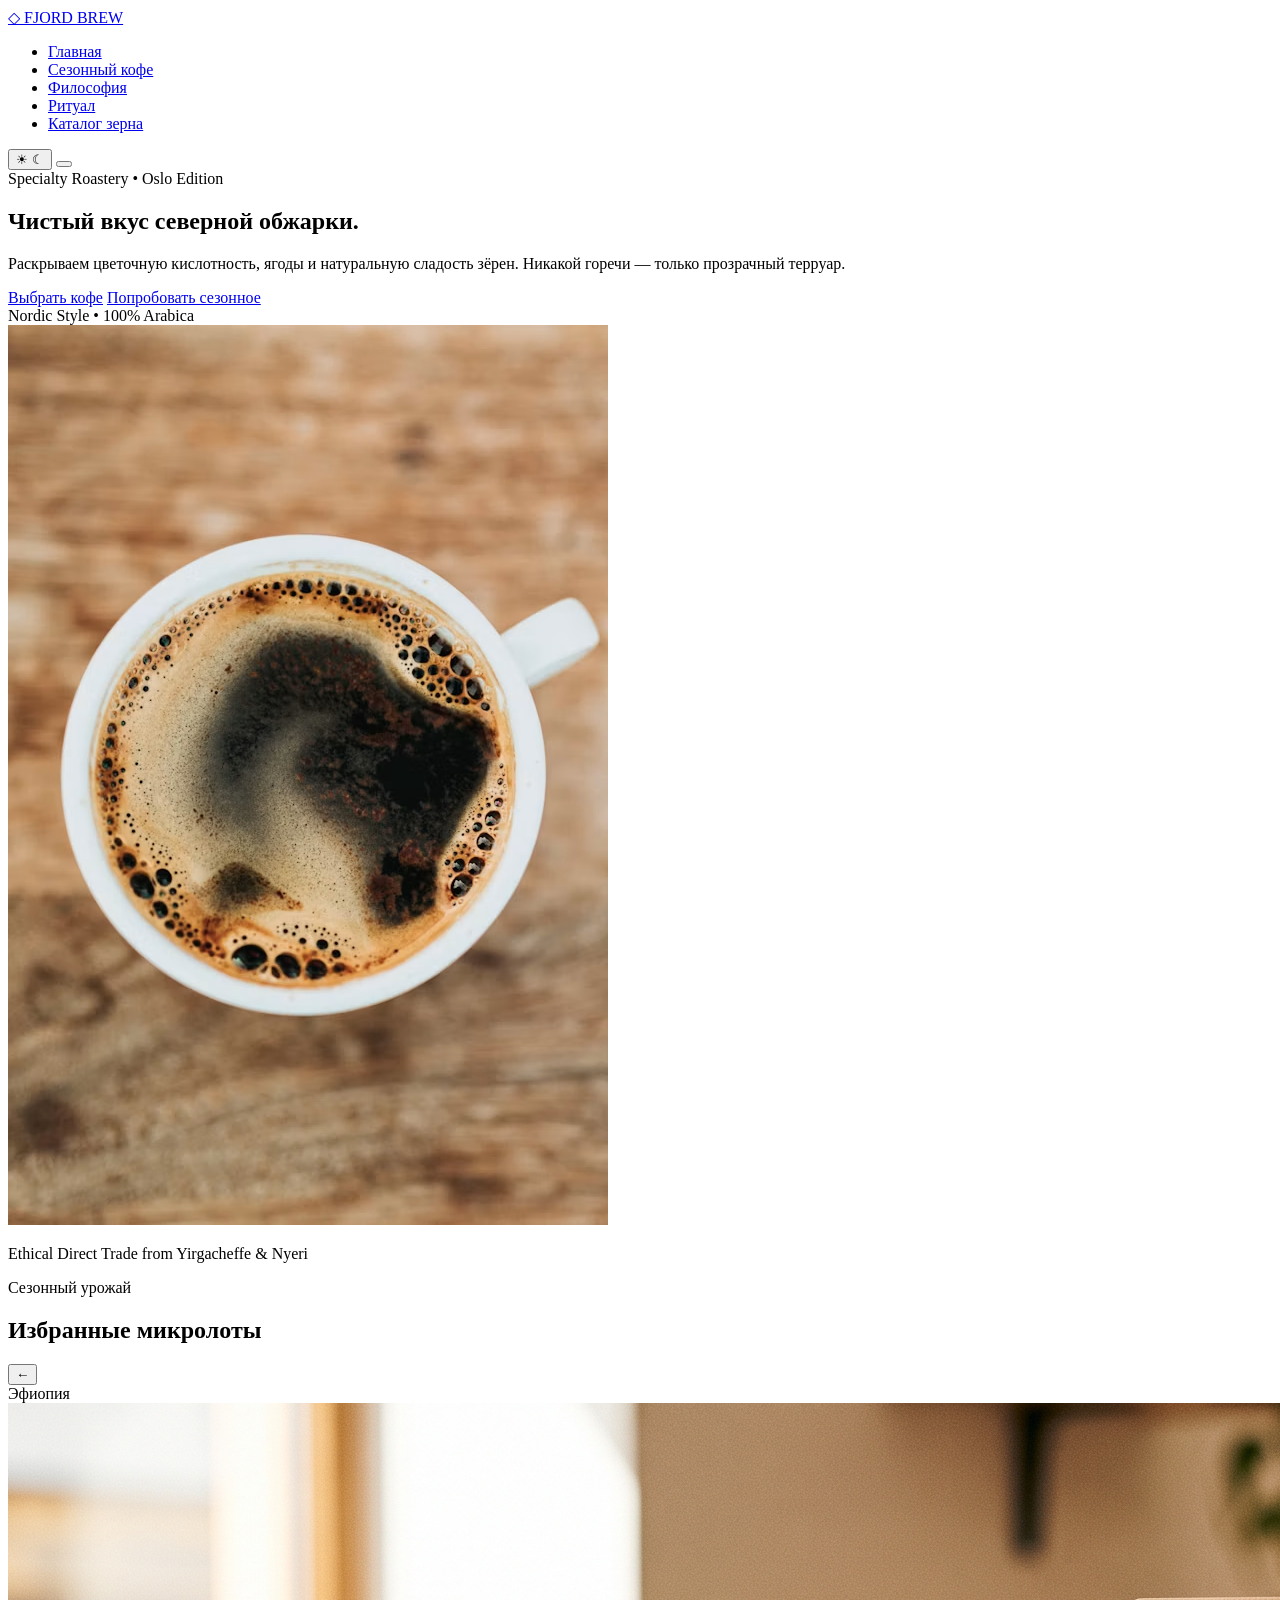
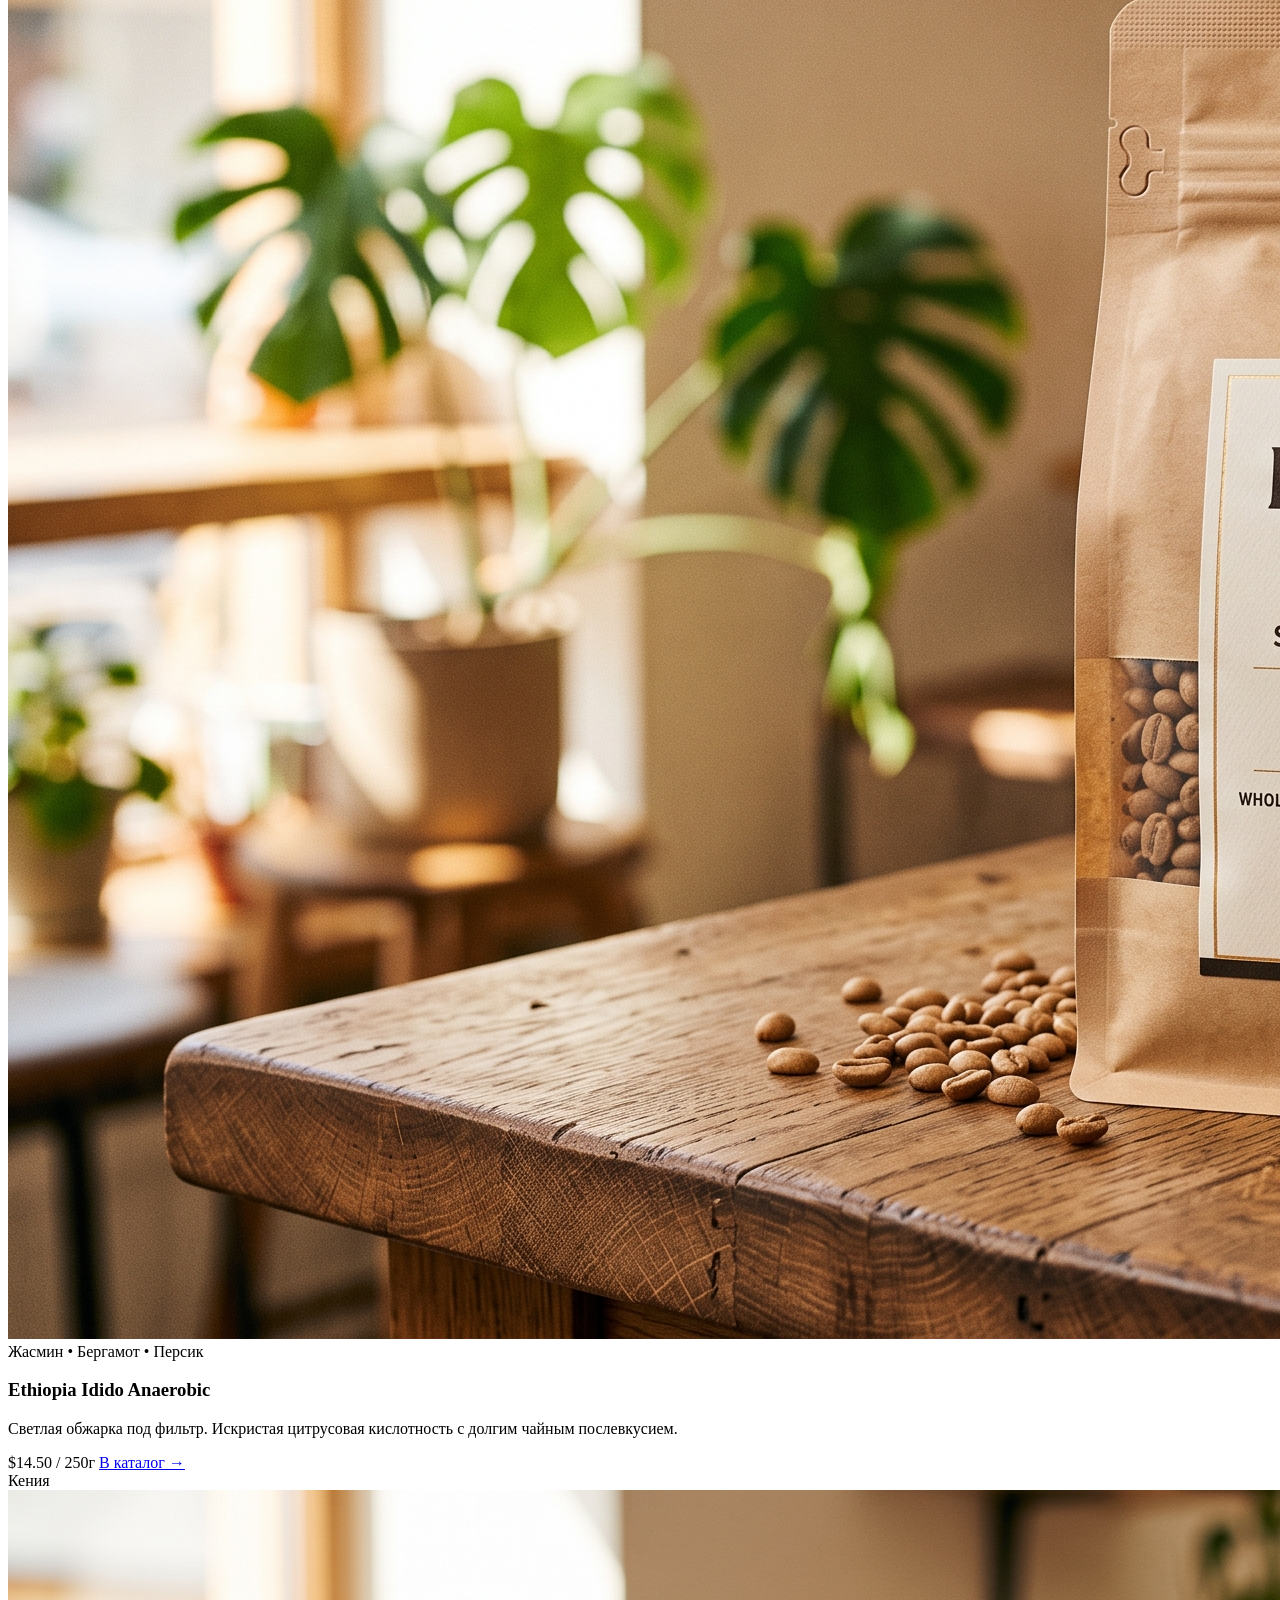
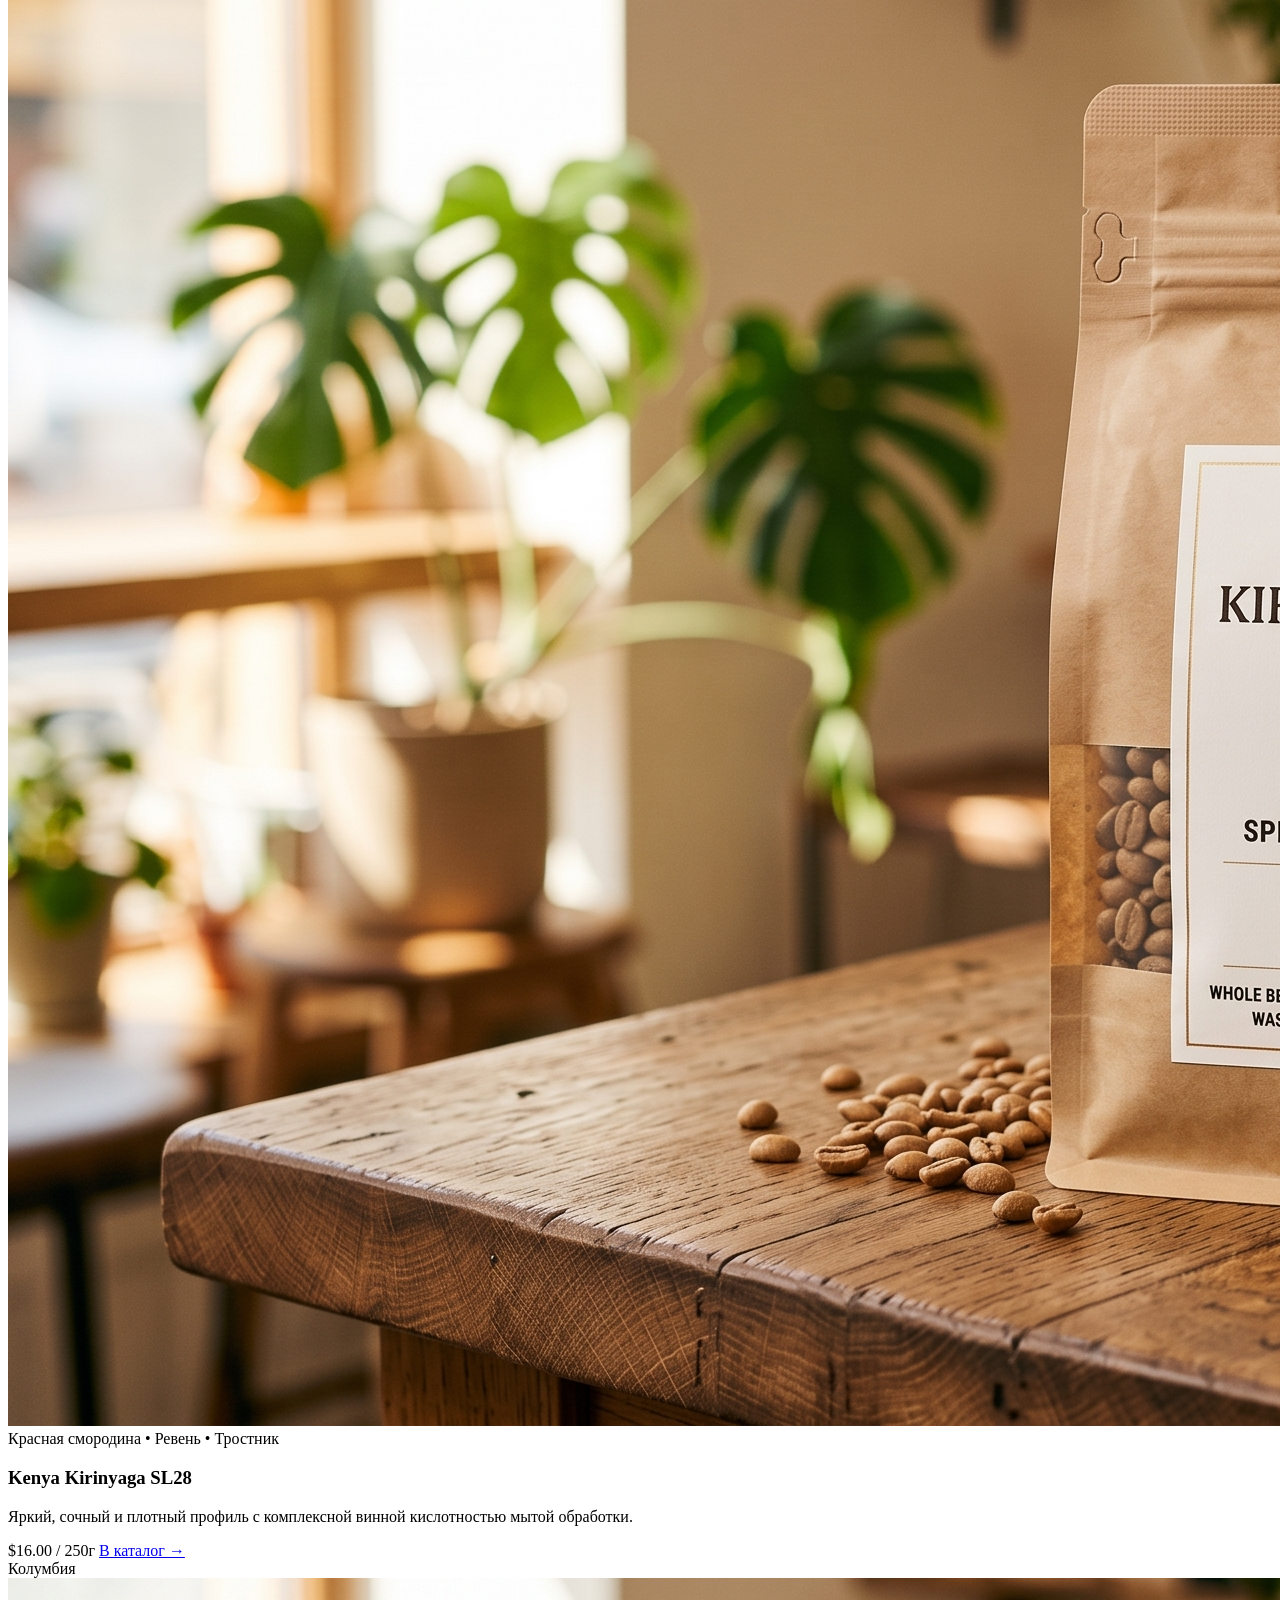
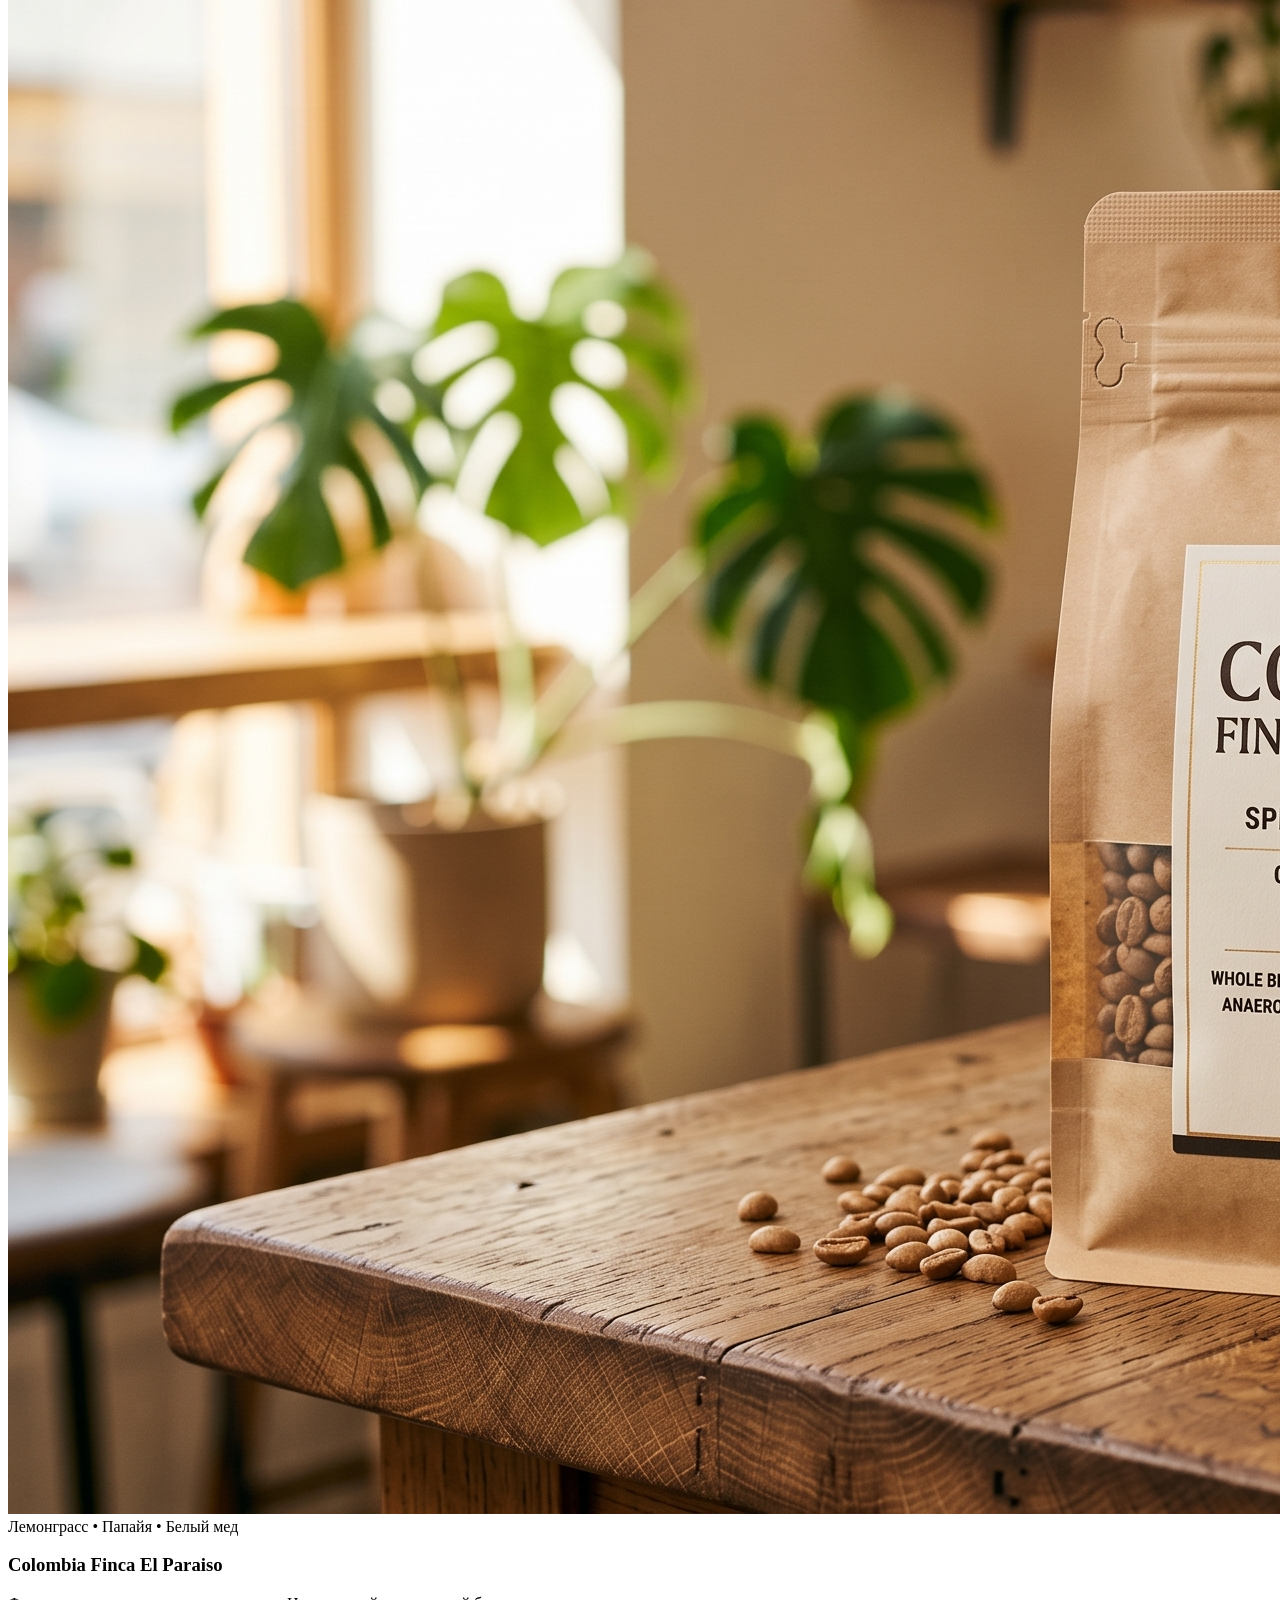
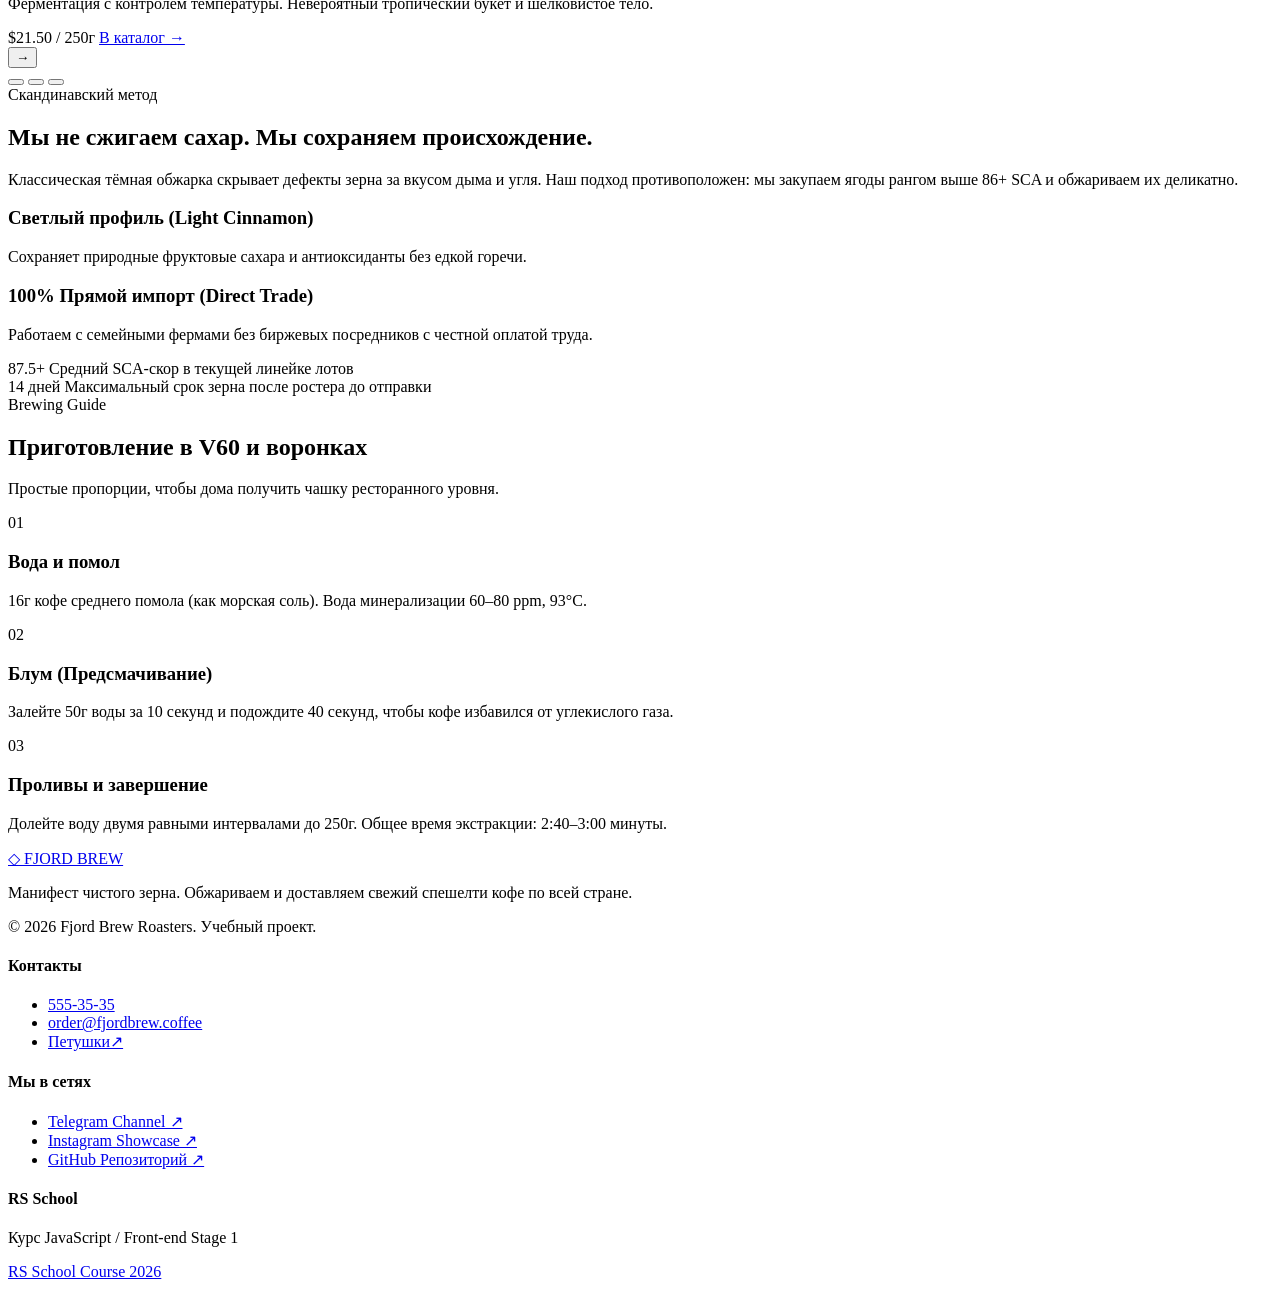
==== commit 3bcdf8c0: "fix:validation erros fix2" ====
--- a/index.html
+++ b/index.html
@@ -4,8 +4,7 @@
   <meta charset="UTF-8">
   <meta name="viewport" content="width=device-width, initial-scale=1.0">
   <title>FJORD BREW — Скандинавская спешелти обжарка</title>
-  <link rel="icon" href="data:image/svg+xml,<svg xmlns='http://www.w3.org/2000/svg' viewBox='0 0 24 24' fill='%238c5332'><path d='M2 21h18v-2H2v2zM20 8h-2V5h2v3zm0-5H4v10a4 4 0 004 4h6a4 4 0 004-4v-3h2a2 2 0 002-2V5a2 2 0 00-2-2z'/></svg>" type="image/svg+xml">
-  <link rel="stylesheet" href="styles.css">
+<link rel="icon" href="[data-uri]" type="image/svg+xml">
 </head>
 <body>
   <header class="header">
@@ -149,7 +148,7 @@
           <button class="slider-btn slider-btn--next" type="button" aria-label="Следующий слайд">→</button>
         </div>
 
-        <div class="slider-dots" aria-label="Индикаторы слайдера">
+       <div class="slider-dots" role="group" aria-label="Индикаторы слайдера">
           <button class="slider-dot active" type="button" aria-label="Слайд 1"></button>
           <button class="slider-dot" type="button" aria-label="Слайд 2"></button>
           <button class="slider-dot" type="button" aria-label="Слайд 3"></button>
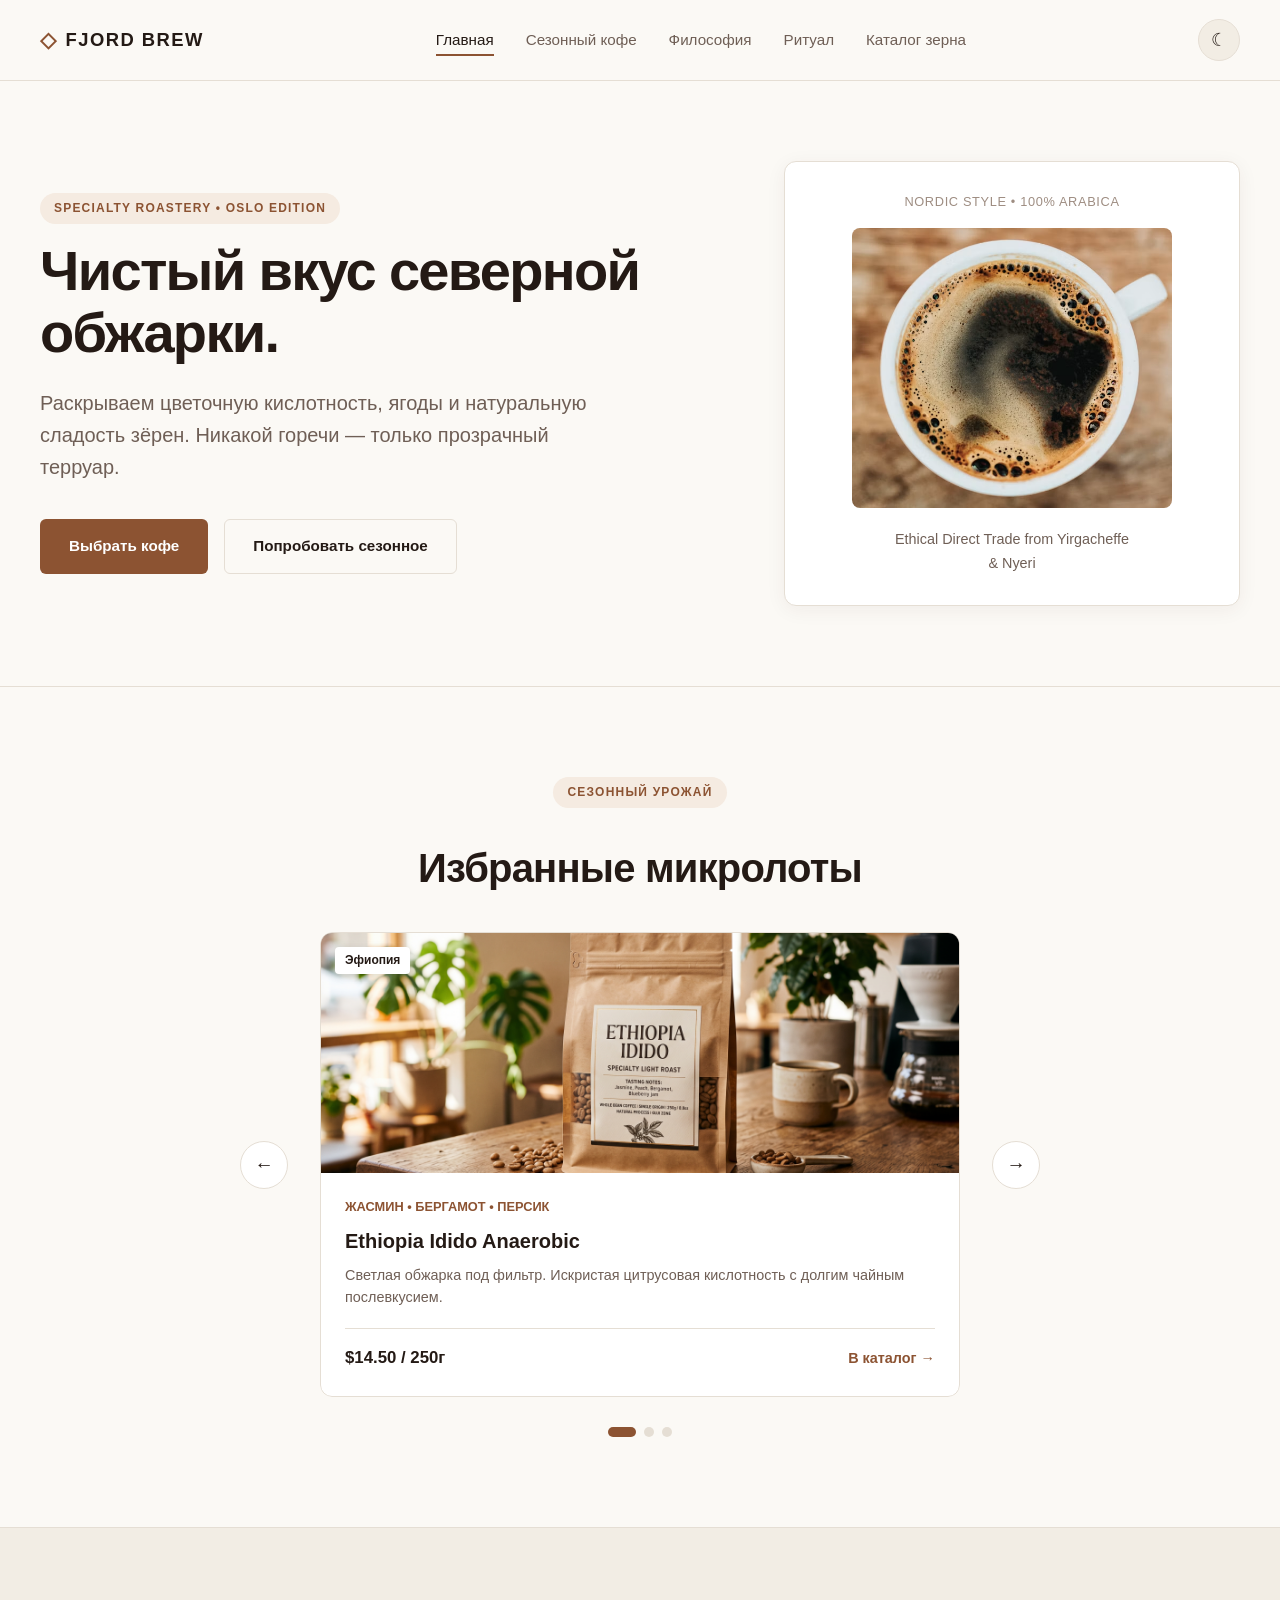
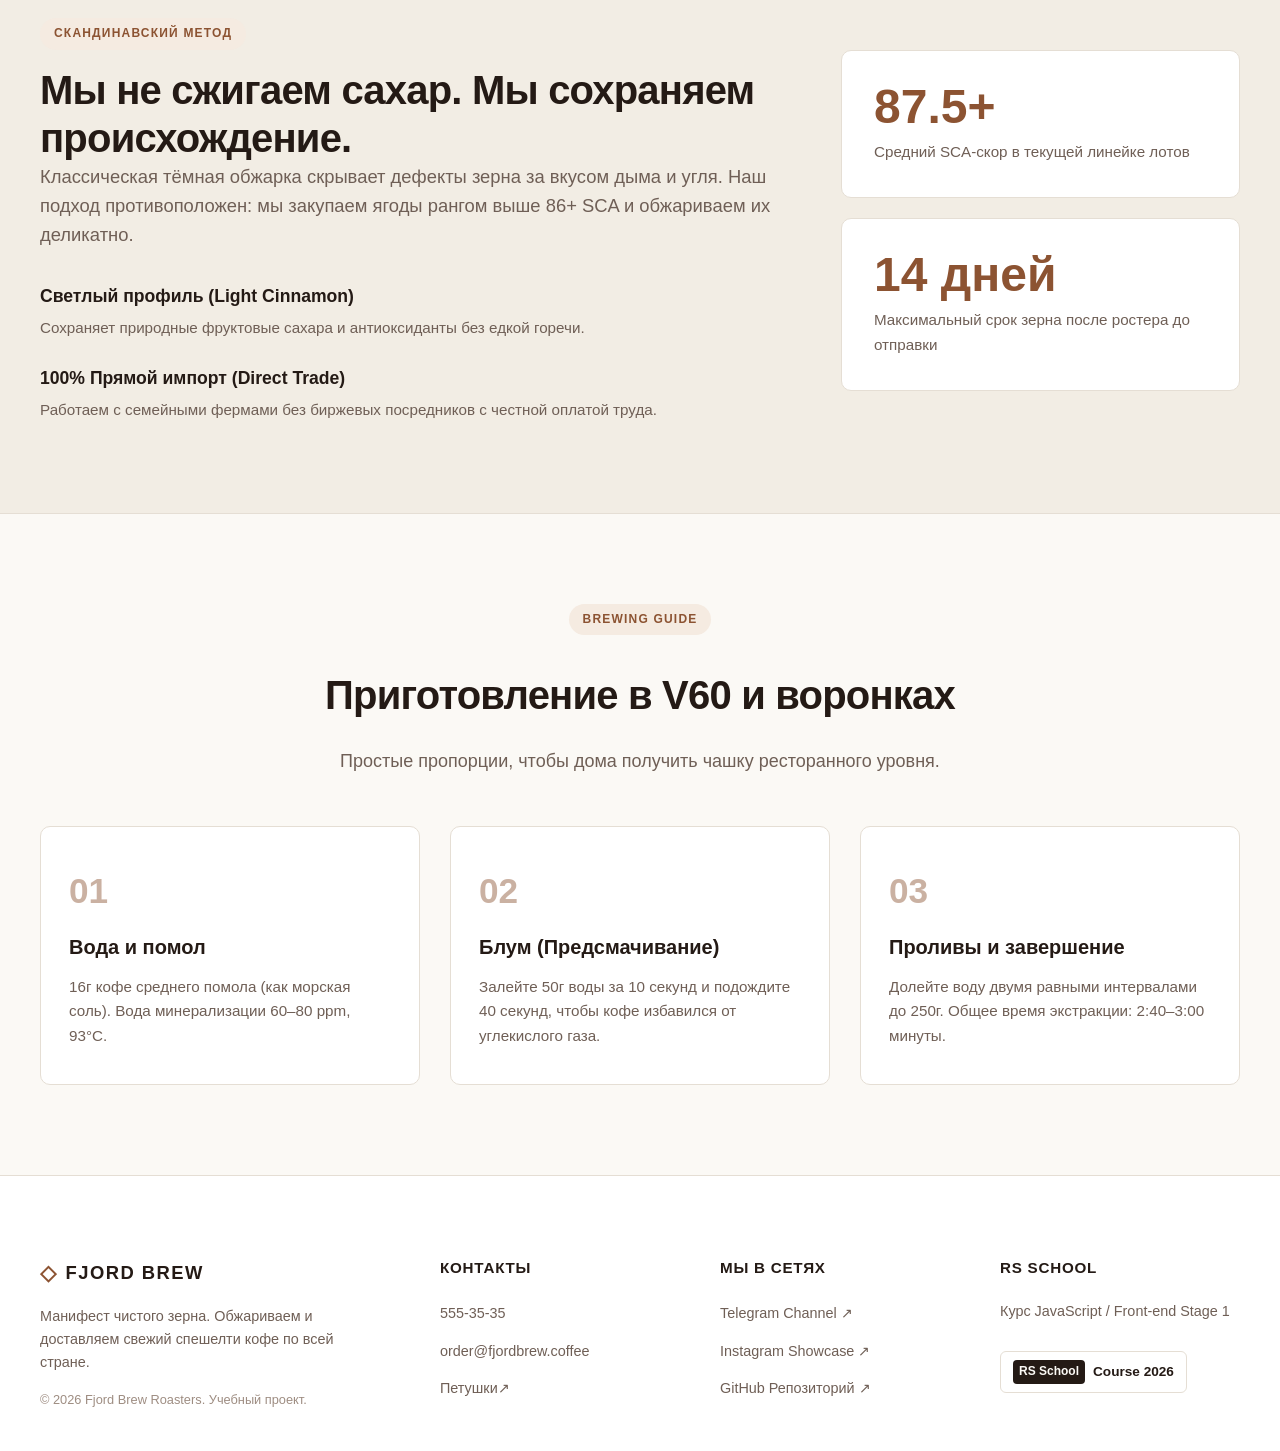
==== commit 8e1b8670: "fix:add styles index.html" ====
--- a/index.html
+++ b/index.html
@@ -1,267 +1,422 @@
-<!DOCTYPE html>
+<!doctype html>
 <html lang="ru" data-theme="light">
-<head>
-  <meta charset="UTF-8">
-  <meta name="viewport" content="width=device-width, initial-scale=1.0">
-  <title>FJORD BREW — Скандинавская спешелти обжарка</title>
-<link rel="icon" href="[data-uri]" type="image/svg+xml">
-</head>
-<body>
-  <header class="header">
-    <div class="container header__container">
-      <a href="index.html" class="logo" aria-label="Fjord Brew главная">
-        <span class="logo__mark">◇</span> FJORD BREW
-      </a>
-
-      <nav class="nav" id="main-nav" aria-label="Основная навигация">
-        <ul class="nav__list">
-          <li class="nav__item"><a href="#hero" class="nav__link active">Главная</a></li>
-          <li class="nav__item"><a href="#featured" class="nav__link">Сезонный кофе</a></li>
-          <li class="nav__item"><a href="#philosophy" class="nav__link">Философия</a></li>
-          <li class="nav__item"><a href="#ritual" class="nav__link">Ритуал</a></li>
-          <li class="nav__item"><a href="menu.html" class="nav__link">Каталог зерна</a></li>
-        </ul>
-      </nav>
-
-      <div class="header__actions">
-        <button class="theme-toggle" id="theme-toggle" type="button" aria-label="Переключить тему" title="Сменить тему">
-          <span class="theme-toggle__icon theme-toggle__icon--light" aria-hidden="true">☀</span>
-          <span class="theme-toggle__icon theme-toggle__icon--dark" aria-hidden="true">☾</span>
-        </button>
-
-        <button class="burger-btn" id="burger-btn" type="button" aria-label="Открыть мобильное меню" aria-expanded="false" aria-controls="main-nav">
-          <span class="burger-btn__bar"></span>
-          <span class="burger-btn__bar"></span>
-          <span class="burger-btn__bar"></span>
-        </button>
-      </div>
-    </div>
-  </header>
-
-  <main>
-    <section class="hero" id="hero">
-      <div class="container hero__container">
-        <div class="hero__content">
-          <span class="badge">Specialty Roastery • Oslo Edition</span>
-          <h1 class="hero__title">Чистый вкус северной обжарки.</h1>
-          <p class="hero__subtitle">
-            Раскрываем цветочную кислотность, ягоды и натуральную сладость зёрен. Никакой горечи — только прозрачный терруар.
-          </p>
-          <div class="hero__actions">
-            <a href="menu.html" class="btn btn--primary">Выбрать кофе</a>
-            <a href="#featured" class="btn btn--secondary">Попробовать сезонное</a>
-          </div>
-        </div>
-        <div class="hero__visual">
-          <div class="hero__card-preview">
-            <div class="hero__card-tag">Nordic Style • 100% Arabica</div>
-            <div class="hero__card-media">
-              <img 
-                src="assets/hero-card.jpg" 
-                alt="Свежезаваренный фильтр-кофе светлой обжарки в стеклянном сервере" 
-                class="hero__card-img"
-              >
-            </div>
-            <p class="hero__card-label">Ethical Direct Trade from Yirgacheffe &amp; Nyeri</p>
-          </div>
-        </div>
-      </div>
-    </section>
-
-    <section class="slider-section" id="featured">
-      <div class="container">
-        <div class="section-head text-center">
-          <span class="badge">Сезонный урожай</span>
-          <h2 class="section-title">Избранные микролоты</h2>
-        </div>
-
-        <div class="slider-container">
-          <button class="slider-btn slider-btn--prev" type="button" aria-label="Предыдущий слайд">←</button>
-
-          <div class="slider-wrapper">
-            <div class="slider-track">
-              <article class="slide-card">
-                <div class="slide-card__img-box">
-                  <span class="slide-card__origin">Эфиопия</span>
-                  <img 
-                    src="assets/slide1.jpg" 
-                    alt="Крафтовая упаковка зёрен светлой обжарки Ethiopia Idido" 
-                    class="slide-card__img"
-                    loading="lazy"
-                  >
-                </div>
-                <div class="slide-card__content">
-                  <span class="slide-card__notes">Жасмин • Бергамот • Персик</span>
-                  <h3 class="slide-card__title">Ethiopia Idido Anaerobic</h3>
-                  <p class="slide-card__desc">Светлая обжарка под фильтр. Искристая цитрусовая кислотность с долгим чайным послевкусием.</p>
-                  <div class="slide-card__bottom">
-                    <span class="slide-card__price">$14.50 / 250г</span>
-                    <a href="menu.html" class="card-link">В каталог →</a>
-                  </div>
-                </div>
-              </article>
-
-              <article class="slide-card">
-                <div class="slide-card__img-box">
-                  <span class="slide-card__origin">Кения</span>
-                  <img 
-                    src="assets/slide2.jpg" 
-                    alt="Процесс пролива кенийского кофе через воронку V60" 
-                    class="slide-card__img"
-                    loading="lazy"
-                  >
-                </div>
-                <div class="slide-card__content">
-                  <span class="slide-card__notes">Красная смородина • Ревень • Тростник</span>
-                  <h3 class="slide-card__title">Kenya Kirinyaga SL28</h3>
-                  <p class="slide-card__desc">Яркий, сочный и плотный профиль с комплексной винной кислотностью мытой обработки.</p>
-                  <div class="slide-card__bottom">
-                    <span class="slide-card__price">$16.00 / 250г</span>
-                    <a href="menu.html" class="card-link">В каталог →</a>
-                  </div>
-                </div>
-              </article>
-
-              <article class="slide-card">
-                <div class="slide-card__img-box">
-                  <span class="slide-card__origin">Колумбия</span>
-                  <img 
-                    src="assets/slide3.jpg" 
-                    alt="Чашка фильтр-кофе Колумбия Гейша на столе обжарщика" 
-                    class="slide-card__img"
-                    loading="lazy"
-                  >
-                </div>
-                <div class="slide-card__content">
-                  <span class="slide-card__notes">Лемонграсс • Папайя • Белый мед</span>
-                  <h3 class="slide-card__title">Colombia Finca El Paraiso</h3>
-                  <p class="slide-card__desc">Ферментация с контролем температуры. Невероятный тропический букет и шелковистое тело.</p>
-                  <div class="slide-card__bottom">
-                    <span class="slide-card__price">$21.50 / 250г</span>
-                    <a href="menu.html" class="card-link">В каталог →</a>
-                  </div>
-                </div>
-              </article>
-            </div>
-          </div>
-
-          <button class="slider-btn slider-btn--next" type="button" aria-label="Следующий слайд">→</button>
-        </div>
-
-       <div class="slider-dots" role="group" aria-label="Индикаторы слайдера">
-          <button class="slider-dot active" type="button" aria-label="Слайд 1"></button>
-          <button class="slider-dot" type="button" aria-label="Слайд 2"></button>
-          <button class="slider-dot" type="button" aria-label="Слайд 3"></button>
-        </div>
-      </div>
-    </section>
-
-    <section class="philosophy" id="philosophy">
-      <div class="container">
-        <div class="philosophy__grid">
-          <div class="philosophy__text">
-            <span class="badge">Скандинавский метод</span>
-            <h2 class="section-title">Мы не сжигаем сахар. Мы сохраняем происхождение.</h2>
-            <p class="text-lead">
-              Классическая тёмная обжарка скрывает дефекты зерна за вкусом дыма и угля. Наш подход противоположен: мы закупаем ягоды рангом выше 86+ SCA и обжариваем их деликатно.
-            </p>
-            <div class="features-list">
-              <div class="feature-item">
-                <h3 class="feature-item__title">Светлый профиль (Light Cinnamon)</h3>
-                <p class="feature-item__desc">Сохраняет природные фруктовые сахара и антиоксиданты без едкой горечи.</p>
-              </div>
-              <div class="feature-item">
-                <h3 class="feature-item__title">100% Прямой импорт (Direct Trade)</h3>
-                <p class="feature-item__desc">Работаем с семейными фермами без биржевых посредников с честной оплатой труда.</p>
-              </div>
-            </div>
-          </div>
-          <div class="philosophy__box">
-            <div class="stat-card">
-              <span class="stat-card__number">87.5+</span>
-              <span class="stat-card__label">Средний SCA-скор в текущей линейке лотов</span>
-            </div>
-            <div class="stat-card">
-              <span class="stat-card__number">14 дней</span>
-              <span class="stat-card__label">Максимальный срок зерна после ростера до отправки</span>
-            </div>
-          </div>
-        </div>
-      </div>
-    </section>
-
-    <section class="ritual" id="ritual">
-      <div class="container">
-        <div class="section-head text-center">
-          <span class="badge">Brewing Guide</span>
-          <h2 class="section-title">Приготовление в V60 и воронках</h2>
-          <p class="section-subtitle">Простые пропорции, чтобы дома получить чашку ресторанного уровня.</p>
-        </div>
-        <div class="ritual__steps">
-          <div class="step-card">
-            <span class="step-card__num">01</span>
-            <h3 class="step-card__title">Вода и помол</h3>
-            <p class="step-card__desc">16г кофе среднего помола (как морская соль). Вода минерализации 60–80 ppm, 93°C.</p>
-          </div>
-          <div class="step-card">
-            <span class="step-card__num">02</span>
-            <h3 class="step-card__title">Блум (Предсмачивание)</h3>
-            <p class="step-card__desc">Залейте 50г воды за 10 секунд и подождите 40 секунд, чтобы кофе избавился от углекислого газа.</p>
-          </div>
-          <div class="step-card">
-            <span class="step-card__num">03</span>
-            <h3 class="step-card__title">Проливы и завершение</h3>
-            <p class="step-card__desc">Долейте воду двумя равными интервалами до 250г. Общее время экстракции: 2:40–3:00 минуты.</p>
-          </div>
-        </div>
-      </div>
-    </section>
-  </main>
-
-  <footer class="footer">
-    <div class="container footer__container">
-      <div class="footer__col footer__brand">
-        <a href="index.html" class="logo logo--footer">
+  <head>
+    <meta charset="UTF-8" />
+    <meta name="viewport" content="width=device-width, initial-scale=1.0" />
+    <title>FJORD BREW — Скандинавская спешелти обжарка</title>
+    <link
+      rel="icon"
+      href="[data-uri]"
+      type="image/svg+xml"
+    />
+        <link rel="stylesheet" href="styles.css" />
+  </head>
+  <body>
+    <header class="header">
+      <div class="container header__container">
+        <a href="index.html" class="logo" aria-label="Fjord Brew главная">
           <span class="logo__mark">◇</span> FJORD BREW
         </a>
-        <p class="footer__text">
-          Манифест чистого зерна. Обжариваем и доставляем свежий спешелти кофе по всей стране.
-        </p>
-        <span class="footer__copy">© 2026 Fjord Brew Roasters. Учебный проект.</span>
+
+        <nav class="nav" id="main-nav" aria-label="Основная навигация">
+          <ul class="nav__list">
+            <li class="nav__item">
+              <a href="#hero" class="nav__link active">Главная</a>
+            </li>
+            <li class="nav__item">
+              <a href="#featured" class="nav__link">Сезонный кофе</a>
+            </li>
+            <li class="nav__item">
+              <a href="#philosophy" class="nav__link">Философия</a>
+            </li>
+            <li class="nav__item">
+              <a href="#ritual" class="nav__link">Ритуал</a>
+            </li>
+            <li class="nav__item">
+              <a href="menu.html" class="nav__link">Каталог зерна</a>
+            </li>
+          </ul>
+        </nav>
+
+        <div class="header__actions">
+          <button
+            class="theme-toggle"
+            id="theme-toggle"
+            type="button"
+            aria-label="Переключить тему"
+            title="Сменить тему"
+          >
+            <span
+              class="theme-toggle__icon theme-toggle__icon--light"
+              aria-hidden="true"
+              >☀</span
+            >
+            <span
+              class="theme-toggle__icon theme-toggle__icon--dark"
+              aria-hidden="true"
+              >☾</span
+            >
+          </button>
+
+          <button
+            class="burger-btn"
+            id="burger-btn"
+            type="button"
+            aria-label="Открыть мобильное меню"
+            aria-expanded="false"
+            aria-controls="main-nav"
+          >
+            <span class="burger-btn__bar"></span>
+            <span class="burger-btn__bar"></span>
+            <span class="burger-btn__bar"></span>
+          </button>
+        </div>
       </div>
-
-      <div class="footer__col">
-        <h4 class="footer__heading">Контакты</h4>
-        <ul class="footer__links">
-          <li><a href="tel:+5553535" class="footer__link">555-35-35</a></li>
-          <li><a href="mailto:order@fjordbrew.coffee" class="footer__link">order@fjordbrew.coffee</a></li>
-          <li>
-            <a href="https://maps.google.com" target="_blank" rel="noopener noreferrer" class="footer__link">
-              Петушки↗
-            </a>
-          </li>
-        </ul>
+    </header>
+
+    <main>
+      <section class="hero" id="hero">
+        <div class="container hero__container">
+          <div class="hero__content">
+            <span class="badge">Specialty Roastery • Oslo Edition</span>
+            <h1 class="hero__title">Чистый вкус северной обжарки.</h1>
+            <p class="hero__subtitle">
+              Раскрываем цветочную кислотность, ягоды и натуральную сладость
+              зёрен. Никакой горечи — только прозрачный терруар.
+            </p>
+            <div class="hero__actions">
+              <a href="menu.html" class="btn btn--primary">Выбрать кофе</a>
+              <a href="#featured" class="btn btn--secondary"
+                >Попробовать сезонное</a
+              >
+            </div>
+          </div>
+          <div class="hero__visual">
+            <div class="hero__card-preview">
+              <div class="hero__card-tag">Nordic Style • 100% Arabica</div>
+              <div class="hero__card-media">
+                <img
+                  src="assets/hero-card.jpg"
+                  alt="Свежезаваренный фильтр-кофе светлой обжарки в стеклянном сервере"
+                  class="hero__card-img"
+                />
+              </div>
+              <p class="hero__card-label">
+                Ethical Direct Trade from Yirgacheffe &amp; Nyeri
+              </p>
+            </div>
+          </div>
+        </div>
+      </section>
+
+      <section class="slider-section" id="featured">
+        <div class="container">
+          <div class="section-head text-center">
+            <span class="badge">Сезонный урожай</span>
+            <h2 class="section-title">Избранные микролоты</h2>
+          </div>
+
+          <div class="slider-container">
+            <button
+              class="slider-btn slider-btn--prev"
+              type="button"
+              aria-label="Предыдущий слайд"
+            >
+              ←
+            </button>
+
+            <div class="slider-wrapper">
+              <div class="slider-track">
+                <article class="slide-card">
+                  <div class="slide-card__img-box">
+                    <span class="slide-card__origin">Эфиопия</span>
+                    <img
+                      src="assets/slide1.jpg"
+                      alt="Крафтовая упаковка зёрен светлой обжарки Ethiopia Idido"
+                      class="slide-card__img"
+                      loading="lazy"
+                    />
+                  </div>
+                  <div class="slide-card__content">
+                    <span class="slide-card__notes"
+                      >Жасмин • Бергамот • Персик</span
+                    >
+                    <h3 class="slide-card__title">Ethiopia Idido Anaerobic</h3>
+                    <p class="slide-card__desc">
+                      Светлая обжарка под фильтр. Искристая цитрусовая
+                      кислотность с долгим чайным послевкусием.
+                    </p>
+                    <div class="slide-card__bottom">
+                      <span class="slide-card__price">$14.50 / 250г</span>
+                      <a href="menu.html" class="card-link">В каталог →</a>
+                    </div>
+                  </div>
+                </article>
+
+                <article class="slide-card">
+                  <div class="slide-card__img-box">
+                    <span class="slide-card__origin">Кения</span>
+                    <img
+                      src="assets/slide2.jpg"
+                      alt="Процесс пролива кенийского кофе через воронку V60"
+                      class="slide-card__img"
+                      loading="lazy"
+                    />
+                  </div>
+                  <div class="slide-card__content">
+                    <span class="slide-card__notes"
+                      >Красная смородина • Ревень • Тростник</span
+                    >
+                    <h3 class="slide-card__title">Kenya Kirinyaga SL28</h3>
+                    <p class="slide-card__desc">
+                      Яркий, сочный и плотный профиль с комплексной винной
+                      кислотностью мытой обработки.
+                    </p>
+                    <div class="slide-card__bottom">
+                      <span class="slide-card__price">$16.00 / 250г</span>
+                      <a href="menu.html" class="card-link">В каталог →</a>
+                    </div>
+                  </div>
+                </article>
+
+                <article class="slide-card">
+                  <div class="slide-card__img-box">
+                    <span class="slide-card__origin">Колумбия</span>
+                    <img
+                      src="assets/slide3.jpg"
+                      alt="Чашка фильтр-кофе Колумбия Гейша на столе обжарщика"
+                      class="slide-card__img"
+                      loading="lazy"
+                    />
+                  </div>
+                  <div class="slide-card__content">
+                    <span class="slide-card__notes"
+                      >Лемонграсс • Папайя • Белый мед</span
+                    >
+                    <h3 class="slide-card__title">Colombia Finca El Paraiso</h3>
+                    <p class="slide-card__desc">
+                      Ферментация с контролем температуры. Невероятный
+                      тропический букет и шелковистое тело.
+                    </p>
+                    <div class="slide-card__bottom">
+                      <span class="slide-card__price">$21.50 / 250г</span>
+                      <a href="menu.html" class="card-link">В каталог →</a>
+                    </div>
+                  </div>
+                </article>
+              </div>
+            </div>
+
+            <button
+              class="slider-btn slider-btn--next"
+              type="button"
+              aria-label="Следующий слайд"
+            >
+              →
+            </button>
+          </div>
+
+          <div
+            class="slider-dots"
+            role="group"
+            aria-label="Индикаторы слайдера"
+          >
+            <button
+              class="slider-dot active"
+              type="button"
+              aria-label="Слайд 1"
+            ></button>
+            <button
+              class="slider-dot"
+              type="button"
+              aria-label="Слайд 2"
+            ></button>
+            <button
+              class="slider-dot"
+              type="button"
+              aria-label="Слайд 3"
+            ></button>
+          </div>
+        </div>
+      </section>
+
+      <section class="philosophy" id="philosophy">
+        <div class="container">
+          <div class="philosophy__grid">
+            <div class="philosophy__text">
+              <span class="badge">Скандинавский метод</span>
+              <h2 class="section-title">
+                Мы не сжигаем сахар. Мы сохраняем происхождение.
+              </h2>
+              <p class="text-lead">
+                Классическая тёмная обжарка скрывает дефекты зерна за вкусом
+                дыма и угля. Наш подход противоположен: мы закупаем ягоды рангом
+                выше 86+ SCA и обжариваем их деликатно.
+              </p>
+              <div class="features-list">
+                <div class="feature-item">
+                  <h3 class="feature-item__title">
+                    Светлый профиль (Light Cinnamon)
+                  </h3>
+                  <p class="feature-item__desc">
+                    Сохраняет природные фруктовые сахара и антиоксиданты без
+                    едкой горечи.
+                  </p>
+                </div>
+                <div class="feature-item">
+                  <h3 class="feature-item__title">
+                    100% Прямой импорт (Direct Trade)
+                  </h3>
+                  <p class="feature-item__desc">
+                    Работаем с семейными фермами без биржевых посредников с
+                    честной оплатой труда.
+                  </p>
+                </div>
+              </div>
+            </div>
+            <div class="philosophy__box">
+              <div class="stat-card">
+                <span class="stat-card__number">87.5+</span>
+                <span class="stat-card__label"
+                  >Средний SCA-скор в текущей линейке лотов</span
+                >
+              </div>
+              <div class="stat-card">
+                <span class="stat-card__number">14 дней</span>
+                <span class="stat-card__label"
+                  >Максимальный срок зерна после ростера до отправки</span
+                >
+              </div>
+            </div>
+          </div>
+        </div>
+      </section>
+
+      <section class="ritual" id="ritual">
+        <div class="container">
+          <div class="section-head text-center">
+            <span class="badge">Brewing Guide</span>
+            <h2 class="section-title">Приготовление в V60 и воронках</h2>
+            <p class="section-subtitle">
+              Простые пропорции, чтобы дома получить чашку ресторанного уровня.
+            </p>
+          </div>
+          <div class="ritual__steps">
+            <div class="step-card">
+              <span class="step-card__num">01</span>
+              <h3 class="step-card__title">Вода и помол</h3>
+              <p class="step-card__desc">
+                16г кофе среднего помола (как морская соль). Вода минерализации
+                60–80 ppm, 93°C.
+              </p>
+            </div>
+            <div class="step-card">
+              <span class="step-card__num">02</span>
+              <h3 class="step-card__title">Блум (Предсмачивание)</h3>
+              <p class="step-card__desc">
+                Залейте 50г воды за 10 секунд и подождите 40 секунд, чтобы кофе
+                избавился от углекислого газа.
+              </p>
+            </div>
+            <div class="step-card">
+              <span class="step-card__num">03</span>
+              <h3 class="step-card__title">Проливы и завершение</h3>
+              <p class="step-card__desc">
+                Долейте воду двумя равными интервалами до 250г. Общее время
+                экстракции: 2:40–3:00 минуты.
+              </p>
+            </div>
+          </div>
+        </div>
+      </section>
+    </main>
+
+    <footer class="footer">
+      <div class="container footer__container">
+        <div class="footer__col footer__brand">
+          <a href="index.html" class="logo logo--footer">
+            <span class="logo__mark">◇</span> FJORD BREW
+          </a>
+          <p class="footer__text">
+            Манифест чистого зерна. Обжариваем и доставляем свежий спешелти кофе
+            по всей стране.
+          </p>
+          <span class="footer__copy"
+            >© 2026 Fjord Brew Roasters. Учебный проект.</span
+          >
+        </div>
+
+        <div class="footer__col">
+          <h4 class="footer__heading">Контакты</h4>
+          <ul class="footer__links">
+            <li><a href="tel:+5553535" class="footer__link">555-35-35</a></li>
+            <li>
+              <a href="mailto:order@fjordbrew.coffee" class="footer__link"
+                >order@fjordbrew.coffee</a
+              >
+            </li>
+            <li>
+              <a
+                href="https://maps.google.com"
+                target="_blank"
+                rel="noopener noreferrer"
+                class="footer__link"
+              >
+                Петушки↗
+              </a>
+            </li>
+          </ul>
+        </div>
+
+        <div class="footer__col">
+          <h4 class="footer__heading">Мы в сетях</h4>
+          <ul class="footer__links">
+            <li>
+              <a
+                href="https://t.me"
+                target="_blank"
+                rel="noopener noreferrer"
+                class="footer__link"
+                >Telegram Channel ↗</a
+              >
+            </li>
+            <li>
+              <a
+                href="https://instagram.com"
+                target="_blank"
+                rel="noopener noreferrer"
+                class="footer__link"
+                >Instagram Showcase ↗</a
+              >
+            </li>
+            <li>
+              <a
+                href="https://github.com"
+                target="_blank"
+                rel="noopener noreferrer"
+                class="footer__link"
+                >GitHub Репозиторий ↗</a
+              >
+            </li>
+          </ul>
+        </div>
+
+        <div class="footer__col footer__rss">
+          <h4 class="footer__heading">RS School</h4>
+          <p class="footer__text">Курс JavaScript / Front-end Stage 1</p>
+          <a
+            href="https://rs.school/courses/javascript-ru"
+            target="_blank"
+            rel="noopener noreferrer"
+            class="rss-badge"
+            aria-label="RS School JS Course"
+          >
+            <span class="rss-badge__tag">RS School</span> Course 2026
+          </a>
+        </div>
       </div>
-
-      <div class="footer__col">
-        <h4 class="footer__heading">Мы в сетях</h4>
-        <ul class="footer__links">
-          <li><a href="https://t.me" target="_blank" rel="noopener noreferrer" class="footer__link">Telegram Channel ↗</a></li>
-          <li><a href="https://instagram.com" target="_blank" rel="noopener noreferrer" class="footer__link">Instagram Showcase ↗</a></li>
-          <li><a href="https://github.com" target="_blank" rel="noopener noreferrer" class="footer__link">GitHub Репозиторий ↗</a></li>
-        </ul>
-      </div>
-
-      <div class="footer__col footer__rss">
-        <h4 class="footer__heading">RS School</h4>
-        <p class="footer__text">Курс JavaScript / Front-end Stage 1</p>
-        <a href="https://rs.school/courses/javascript-ru" target="_blank" rel="noopener noreferrer" class="rss-badge" aria-label="RS School JS Course">
-          <span class="rss-badge__tag">RS School</span> Course 2026
-        </a>
-      </div>
-    </div>
-  </footer>
-
-  <script src="js/script.js"></script>
-</body>
-</html>+    </footer>
+
+    <script src="js/script.js"></script>
+  </body>
+</html>
--- a/styles.css
+++ b/styles.css
@@ -0,0 +1,1287 @@
+:root {
+  --bg-color: #fbf9f5;
+  --surface-color: #ffffff;
+  --surface-alt: #f2ede4;
+  --text-main: #241a15;
+  --text-muted: #6f5f56;
+  --text-dim: #9e8d82;
+  --border-color: #e5ded4;
+  --accent-color: #8c5332;
+  --accent-hover: #6a3a1f;
+  --accent-light: #f5ebe1;
+  --card-shadow: 0 4px 20px rgba(60, 40, 30, 0.06);
+  --header-bg: rgba(251, 249, 245, 0.94);
+  --modal-overlay: rgba(23, 19, 17, 0.65);
+  --transition-speed: 0.25s;
+}
+
+[data-theme="dark"] {
+  --bg-color: #171311;
+  --surface-color: #221c18;
+  --surface-alt: #2c2420;
+  --text-main: #f5eee8;
+  --text-muted: #b8a79b;
+  --text-dim: #7f6e62;
+  --border-color: #3b302a;
+  --accent-color: #d89b65;
+  --accent-hover: #e6b07f;
+  --accent-light: #36261d;
+  --card-shadow: 0 4px 20px rgba(0, 0, 0, 0.45);
+  --header-bg: rgba(23, 19, 17, 0.94);
+  --modal-overlay: rgba(0, 0, 0, 0.8);
+}
+
+*, *::before, *::after {
+  box-sizing: border-box;
+  margin: 0;
+  padding: 0;
+}
+
+html {
+  scroll-behavior: smooth;
+}
+
+body {
+  font-family: -apple-system, BlinkMacSystemFont, "Segoe UI", Roboto, "Helvetica Neue", Arial, sans-serif;
+  font-size: 16px;
+  line-height: 1.6;
+  color: var(--text-main);
+  background-color: var(--bg-color);
+  min-height: 100vh;
+  display: flex;
+  flex-direction: column;
+  overflow-x: hidden;
+  transition: background-color var(--transition-speed) ease, color var(--transition-speed) ease;
+}
+
+body.scroll-locked {
+  overflow: hidden;
+ 
+}
+
+main {
+  flex: 1 0 auto;
+}
+
+.container {
+  width: 100%;
+  max-width: 1440px;
+  margin: 0 auto;
+  padding: 0 40px;
+}
+
+a {
+  color: inherit;
+  text-decoration: none;
+  transition: color var(--transition-speed) ease, opacity var(--transition-speed) ease;
+}
+
+ul {
+  list-style: none;
+}
+
+img {
+  max-width: 100%;
+  height: auto;
+  display: block;
+}
+
+.badge {
+  display: inline-block;
+  font-size: 0.75rem;
+  font-weight: 700;
+  text-transform: uppercase;
+  letter-spacing: 0.1em;
+  padding: 6px 14px;
+  background-color: var(--accent-light);
+  color: var(--accent-color);
+  border-radius: 40px;
+  margin-bottom: 16px;
+}
+
+.section-head {
+  display: flex;
+  justify-content: space-between;
+  align-items: flex-end;
+  margin-bottom: 40px;
+  gap: 20px;
+}
+
+.section-head.text-center {
+  text-align: center;
+  flex-direction: column;
+  align-items: center;
+}
+
+.section-title {
+  font-size: 2.5rem;
+  font-weight: 600;
+  letter-spacing: -0.02em;
+  line-height: 1.2;
+}
+
+.section-subtitle {
+  color: var(--text-muted);
+  font-size: 1.125rem;
+  margin-top: 8px;
+}
+
+.btn {
+  display: inline-flex;
+  align-items: center;
+  justify-content: center;
+  font-size: 0.95rem;
+  font-weight: 600;
+  padding: 14px 28px;
+  border-radius: 6px;
+  border: 1px solid transparent;
+  cursor: pointer;
+  transition: all var(--transition-speed) ease;
+  white-space: nowrap;
+}
+
+.btn--primary {
+  background-color: var(--accent-color);
+  color: #ffffff;
+}
+
+[data-theme="dark"] .btn--primary {
+  color: #171311;
+}
+
+.btn--primary:hover {
+  background-color: var(--accent-hover);
+  transform: translateY(-2px);
+}
+
+.btn--secondary {
+  background-color: transparent;
+  border-color: var(--border-color);
+  color: var(--text-main);
+}
+
+.btn--secondary:hover {
+  border-color: var(--text-main);
+  background-color: var(--surface-alt);
+}
+
+.btn--outline {
+  background: transparent;
+  border: 1px solid var(--border-color);
+  color: var(--text-main);
+  padding: 8px 16px;
+  font-size: 0.85rem;
+}
+
+.btn--outline:hover {
+  background-color: var(--accent-color);
+  border-color: var(--accent-color);
+  color: #ffffff;
+}
+
+[data-theme="dark"] .btn--outline:hover {
+  color: #171311;
+}
+
+.btn--large {
+  padding: 16px 36px;
+  font-size: 1rem;
+}
+
+.header {
+  position: sticky;
+  top: 0;
+  z-index: 100;
+  background-color: var(--header-bg);
+  backdrop-filter: blur(10px);
+  border-bottom: 1px solid var(--border-color);
+}
+
+.header__container {
+  display: flex;
+  align-items: center;
+  justify-content: space-between;
+  height: 80px;
+}
+
+.logo {
+  font-size: 1.15rem;
+  font-weight: 800;
+  letter-spacing: 0.08em;
+  display: flex;
+  align-items: center;
+  gap: 8px;
+  z-index: 102;
+}
+
+.logo__mark {
+  color: var(--accent-color);
+  font-size: 1.3rem;
+}
+
+.nav__list {
+  display: flex;
+  gap: 32px;
+}
+
+.nav__link {
+  font-size: 0.95rem;
+  color: var(--text-muted);
+  font-weight: 500;
+  position: relative;
+  padding: 8px 0;
+  transition: color var(--transition-speed) ease;
+}
+
+.nav__link::after {
+  content: "";
+  position: absolute;
+  bottom: 0;
+  left: 0;
+  width: 100%;
+  height: 2px;
+  background-color: var(--accent-color);
+  opacity: 0;
+  transform: scaleX(0);
+  transition: transform var(--transition-speed) ease, opacity var(--transition-speed) ease;
+}
+
+.nav__link:hover {
+  color: var(--text-main);
+}
+
+.nav__link:hover::after {
+  opacity: 1;
+  transform: scaleX(1);
+}
+
+.nav__link.active {
+  color: var(--text-main);
+}
+
+.nav__link.active::after {
+  opacity: 1;
+  transform: scaleX(1);
+}
+
+.header__actions {
+  display: flex;
+  align-items: center;
+  gap: 16px;
+  z-index: 102;
+}
+
+.theme-toggle {
+  background: var(--surface-alt);
+  border: 1px solid var(--border-color);
+  color: var(--text-main);
+  width: 42px;
+  height: 42px;
+  border-radius: 50%;
+  cursor: pointer;
+  display: flex;
+  align-items: center;
+  justify-content: center;
+  font-size: 1.1rem;
+  transition: transform var(--transition-speed) ease, background-color var(--transition-speed) ease;
+}
+
+.theme-toggle:hover {
+  transform: rotate(15deg);
+}
+
+[data-theme="light"] .theme-toggle__icon--light {
+  display: none;
+}
+[data-theme="light"] .theme-toggle__icon--dark {
+  display: inline;
+}
+[data-theme="dark"] .theme-toggle__icon--light {
+  display: inline;
+}
+[data-theme="dark"] .theme-toggle__icon--dark {
+  display: none;
+}
+
+.burger-btn {
+  display: none;
+  flex-direction: column;
+  justify-content: center;
+  gap: 6px;
+  width: 42px;
+  height: 42px;
+  padding: 8px;
+  background: transparent;
+  border: 1px solid var(--border-color);
+  border-radius: 6px;
+  cursor: pointer;
+  transition: border-color var(--transition-speed) ease;
+}
+
+.burger-btn__bar {
+  display: block;
+  width: 100%;
+  height: 2px;
+  background-color: var(--text-main);
+  transition: transform 0.3s ease, opacity 0.3s ease;
+  transform-origin: center;
+}
+
+.burger-btn.active .burger-btn__bar:nth-child(1) {
+  transform: translateY(8px) rotate(45deg);
+}
+
+.burger-btn.active .burger-btn__bar:nth-child(2) {
+  opacity: 0;
+}
+
+.burger-btn.active .burger-btn__bar:nth-child(3) {
+  transform: translateY(-8px) rotate(-45deg);
+}
+
+.hero {
+  padding: 80px 0;
+  border-bottom: 1px solid var(--border-color);
+}
+
+.hero__container {
+  display: grid;
+  grid-template-columns: 1.2fr 0.8fr;
+  align-items: center;
+  gap: 60px;
+}
+
+.hero__title {
+  font-size: 3.5rem;
+  font-weight: 700;
+  line-height: 1.1;
+  letter-spacing: -0.03em;
+  margin-bottom: 24px;
+}
+
+.hero__subtitle {
+  font-size: 1.25rem;
+  color: var(--text-muted);
+  max-width: 580px;
+  margin-bottom: 36px;
+}
+
+.hero__actions {
+  display: flex;
+  gap: 16px;
+  flex-wrap: wrap;
+}
+
+.hero__card-preview {
+  background: var(--surface-color);
+  border: 1px solid var(--border-color);
+  border-radius: 12px;
+  padding: 30px;
+  box-shadow: var(--card-shadow);
+  display: flex;
+  flex-direction: column;
+  align-items: center;
+  text-align: center;
+}
+
+.hero__card-tag {
+  font-size: 0.8rem;
+  letter-spacing: 0.05em;
+  color: var(--text-dim);
+  text-transform: uppercase;
+  margin-bottom: 16px;
+}
+
+.hero__card-media {
+  width: 100%;
+  max-width: 320px;
+  height: 280px;
+  border-radius: 8px;
+  overflow: hidden;
+  margin-bottom: 20px;
+  background-color: var(--surface-alt);
+}
+
+.hero__card-img {
+  width: 100%;
+  height: 100%;
+  object-fit: cover;
+  transition: transform var(--transition-speed) ease;
+}
+
+.hero__card-preview:hover .hero__card-img {
+  transform: scale(1.03);
+}
+
+.hero__card-label {
+  font-size: 0.9rem;
+  color: var(--text-muted);
+  max-width: 240px;
+}
+
+.slider-section {
+  padding: 90px 0;
+  border-bottom: 1px solid var(--border-color);
+}
+
+.slider-container {
+  display: flex;
+  align-items: center;
+  justify-content: center;
+  gap: 32px;
+  margin-bottom: 30px;
+  width: 100%;
+}
+
+.slider-btn {
+  flex-shrink: 0;
+  width: 48px;
+  height: 48px;
+  border-radius: 50%;
+  border: 1px solid var(--border-color);
+  background: var(--surface-color);
+  color: var(--text-main);
+  font-size: 1.2rem;
+  cursor: pointer;
+  display: flex;
+  align-items: center;
+  justify-content: center;
+  transition: all var(--transition-speed) ease;
+}
+
+.slider-btn:hover {
+  background: var(--accent-color);
+  color: #ffffff;
+  border-color: var(--accent-color);
+}
+
+[data-theme="dark"] .slider-btn:hover {
+  color: #171311;
+}
+
+.slider-wrapper {
+  overflow: hidden;
+  width: 100%;
+  max-width: 640px;
+  margin: 0;
+  border-radius: 12px;
+}
+
+.slider-track {
+  display: flex;
+  width: 100%;
+  transition: transform 0.45s ease-in-out;
+}
+
+.slide-card {
+  flex: 0 0 100%;
+  max-width: 100%;
+  background: var(--surface-color);
+  border: 1px solid var(--border-color);
+  border-radius: 12px;
+  overflow: hidden;
+  box-sizing: border-box;
+}
+
+.slide-card__img-box {
+  position: relative;
+  width: 100%;
+  height: 240px;
+  overflow: hidden;
+  background-color: var(--surface-alt);
+}
+
+.slide-card__img {
+  width: 100%;
+  height: 100%;
+  object-fit: cover;
+  display: block;
+  transition: transform 0.4s ease;
+}
+
+.slide-card:hover .slide-card__img {
+  transform: scale(1.05);
+}
+
+.slide-card__origin {
+  position: absolute;
+  top: 14px;
+  left: 14px;
+  z-index: 2;
+  font-size: 0.75rem;
+  font-weight: 700;
+  background-color: var(--surface-color);
+  color: var(--text-main);
+  padding: 4px 10px;
+  border-radius: 4px;
+  box-shadow: 0 2px 8px rgba(0, 0, 0, 0.12);
+}
+
+.slide-card__content {
+  padding: 24px;
+}
+
+.slide-card__notes {
+  display: block;
+  font-size: 0.8rem;
+  font-weight: 600;
+  color: var(--accent-color);
+  text-transform: uppercase;
+  margin-bottom: 8px;
+}
+
+.slide-card__title {
+  font-size: 1.25rem;
+  font-weight: 600;
+  margin-bottom: 8px;
+}
+
+.slide-card__desc {
+  font-size: 0.9rem;
+  color: var(--text-muted);
+  margin-bottom: 20px;
+  line-height: 1.5;
+}
+
+.slide-card__bottom {
+  display: flex;
+  justify-content: space-between;
+  align-items: center;
+  border-top: 1px solid var(--border-color);
+  padding-top: 16px;
+}
+
+.slide-card__price {
+  font-weight: 700;
+  font-size: 1.05rem;
+}
+
+.card-link {
+  font-size: 0.9rem;
+  font-weight: 600;
+  color: var(--accent-color);
+}
+
+.card-link:hover {
+  text-decoration: underline;
+}
+
+.slider-dots {
+  display: flex;
+  justify-content: center;
+  gap: 8px;
+}
+
+.slider-dot {
+  width: 10px;
+  height: 10px;
+  border-radius: 50%;
+  background-color: var(--border-color);
+  border: none;
+  cursor: pointer;
+  padding: 0;
+  transition: all var(--transition-speed) ease;
+}
+
+.slider-dot.active {
+  background-color: var(--accent-color);
+  width: 28px;
+  border-radius: 10px;
+}
+
+.philosophy {
+  padding: 90px 0;
+  border-bottom: 1px solid var(--border-color);
+  background-color: var(--surface-alt);
+}
+
+.philosophy__grid {
+  display: grid;
+  grid-template-columns: 1.3fr 0.7fr;
+  gap: 60px;
+  align-items: center;
+}
+
+.text-lead {
+  font-size: 1.15rem;
+  color: var(--text-muted);
+  margin-bottom: 32px;
+}
+
+.features-list {
+  display: flex;
+  flex-direction: column;
+  gap: 24px;
+}
+
+.feature-item__title {
+  font-size: 1.1rem;
+  font-weight: 600;
+  margin-bottom: 6px;
+}
+
+.feature-item__desc {
+  font-size: 0.95rem;
+  color: var(--text-muted);
+}
+
+.philosophy__box {
+  display: flex;
+  flex-direction: column;
+  gap: 20px;
+}
+
+.stat-card {
+  background: var(--surface-color);
+  border: 1px solid var(--border-color);
+  border-radius: 10px;
+  padding: 32px;
+}
+
+.stat-card__number {
+  display: block;
+  font-size: 3rem;
+  font-weight: 800;
+  color: var(--accent-color);
+  line-height: 1;
+  margin-bottom: 8px;
+}
+
+.stat-card__label {
+  font-size: 0.95rem;
+  color: var(--text-muted);
+}
+
+.ritual {
+  padding: 90px 0;
+}
+
+.ritual__steps {
+  display: grid;
+  grid-template-columns: repeat(3, 1fr);
+  gap: 30px;
+  margin-top: 50px;
+}
+
+.step-card {
+  background: var(--surface-color);
+  border: 1px solid var(--border-color);
+  border-radius: 10px;
+  padding: 36px 28px;
+  transition: border-color var(--transition-speed) ease;
+}
+
+.step-card:hover {
+  border-color: var(--accent-color);
+}
+
+.step-card__num {
+  font-size: 2.2rem;
+  font-weight: 800;
+  color: var(--accent-color);
+  opacity: 0.45;
+  display: block;
+  margin-bottom: 12px;
+}
+
+.step-card__title {
+  font-size: 1.25rem;
+  margin-bottom: 12px;
+}
+
+.step-card__desc {
+  font-size: 0.95rem;
+  color: var(--text-muted);
+}
+
+.catalog-page {
+  padding: 60px 0 100px 0;
+}
+
+.catalog-header {
+  text-align: center;
+  max-width: 640px;
+  margin: 0 auto 40px auto;
+}
+
+.catalog-title {
+  font-size: 3rem;
+  font-weight: 700;
+  letter-spacing: -0.02em;
+  margin-bottom: 12px;
+}
+
+.catalog-desc {
+  font-size: 1.1rem;
+  color: var(--text-muted);
+}
+
+.catalog-tabs {
+  display: flex;
+  justify-content: center;
+  gap: 12px;
+  margin-bottom: 48px;
+  flex-wrap: wrap;
+}
+
+.tab-btn {
+  background: var(--surface-color);
+  border: 1px solid var(--border-color);
+  color: var(--text-muted);
+  font-size: 0.95rem;
+  font-weight: 600;
+  padding: 12px 24px;
+  border-radius: 40px;
+  cursor: pointer;
+  transition: all var(--transition-speed) ease;
+}
+
+.tab-btn:hover {
+  color: var(--text-main);
+  border-color: var(--text-main);
+}
+
+.tab-btn.active {
+  background-color: var(--accent-color);
+  border-color: var(--accent-color);
+  color: #ffffff;
+}
+
+[data-theme="dark"] .tab-btn.active {
+  color: #171311;
+}
+
+.catalog-grid {
+  display: grid;
+  grid-template-columns: repeat(4, 1fr);
+  gap: 24px;
+  margin-bottom: 48px;
+}
+
+.product-card {
+  background: var(--surface-color);
+  border: 1px solid var(--border-color);
+  border-radius: 10px;
+  overflow: hidden;
+  display: flex;
+  flex-direction: column;
+  cursor: pointer;
+  transition: transform var(--transition-speed) ease, box-shadow var(--transition-speed) ease;
+}
+
+.product-card:hover {
+  transform: translateY(-4px);
+  box-shadow: var(--card-shadow);
+}
+
+.product-card__thumb {
+  position: relative;
+  width: 100%;
+  height: 220px;
+  overflow: hidden;
+  background-color: var(--surface-alt);
+}
+
+.product-card__img {
+  width: 100%;
+  height: 100%;
+  object-fit: cover;
+  display: block;
+  transition: transform 0.4s ease;
+}
+
+.product-card:hover .product-card__img {
+  transform: scale(1.05);
+}
+
+.product-card__tag {
+  position: absolute;
+  top: 14px;
+  left: 14px;
+  z-index: 2;
+  font-size: 0.75rem;
+  font-weight: 700;
+  background-color: var(--surface-color);
+  color: var(--text-main);
+  padding: 4px 10px;
+  border-radius: 4px;
+  box-shadow: 0 2px 8px rgba(0, 0, 0, 0.12);
+  text-transform: uppercase;
+}
+
+.product-card__body {
+  padding: 20px;
+  display: flex;
+  flex-direction: column;
+  flex: 1;
+}
+
+.product-card__sub {
+  font-size: 0.75rem;
+  color: var(--text-dim);
+  text-transform: uppercase;
+  font-weight: 600;
+  margin-bottom: 4px;
+}
+
+.product-card__title {
+  font-size: 1.1rem;
+  font-weight: 600;
+  line-height: 1.3;
+  margin-bottom: 8px;
+}
+
+.product-card__desc {
+  font-size: 0.85rem;
+  color: var(--text-muted);
+  line-height: 1.5;
+  margin-bottom: 16px;
+  flex: 1;
+}
+
+.product-card__footer {
+  display: flex;
+  align-items: center;
+  justify-content: space-between;
+  border-top: 1px solid var(--border-color);
+  padding-top: 14px;
+}
+
+.product-card__price {
+  font-size: 1.1rem;
+  font-weight: 700;
+}
+
+.catalog-more {
+  display: flex;
+  justify-content: center;
+  margin-top: 20px;
+}
+
+.modal-overlay {
+  position: fixed;
+  inset: 0;
+  background-color: var(--modal-overlay);
+  backdrop-filter: blur(5px);
+  z-index: 200;
+  display: flex;
+  align-items: center;
+  justify-content: center;
+  padding: 20px;
+  opacity: 0;
+  pointer-events: none;
+  transition: opacity 0.3s ease;
+}
+
+.modal-overlay.open {
+  opacity: 1;
+  pointer-events: auto;
+}
+
+.modal-window {
+  background-color: var(--surface-color);
+  border: 1px solid var(--border-color);
+  border-radius: 16px;
+  width: 100%;
+  max-width: 680px;
+  max-height: 90vh;
+  overflow-y: auto;
+  position: relative;
+  box-shadow: 0 16px 40px rgba(0, 0, 0, 0.35);
+  transform: translateY(20px) scale(0.96);
+  transition: transform 0.3s ease;
+}
+
+.modal-overlay.open .modal-window {
+  transform: translateY(0) scale(1);
+}
+
+.modal-close {
+  position: absolute;
+  top: 16px;
+  right: 16px;
+  width: 36px;
+  height: 36px;
+  border-radius: 50%;
+  border: 1px solid var(--border-color);
+  background: var(--surface-alt);
+  color: var(--text-main);
+  font-size: 1.1rem;
+  cursor: pointer;
+  display: flex;
+  align-items: center;
+  justify-content: center;
+  z-index: 10;
+  transition: all var(--transition-speed) ease;
+}
+
+.modal-close:hover {
+  background: var(--accent-color);
+  color: #ffffff;
+  border-color: var(--accent-color);
+}
+
+.modal-body {
+  padding: 32px;
+  display: grid;
+  grid-template-columns: 240px 1fr;
+  gap: 28px;
+}
+
+.modal-preview {
+  position: relative;
+  border-radius: 12px;
+  overflow: hidden;
+  height: 280px;
+  background-color: var(--surface-alt);
+}
+
+.modal-preview__img {
+  width: 100%;
+  height: 100%;
+  object-fit: cover;
+}
+
+.modal-info {
+  display: flex;
+  flex-direction: column;
+}
+
+.modal-title {
+  font-size: 1.4rem;
+  font-weight: 700;
+  line-height: 1.25;
+  margin-bottom: 6px;
+}
+
+.modal-desc {
+  font-size: 0.9rem;
+  color: var(--text-muted);
+  line-height: 1.5;
+  margin-bottom: 20px;
+}
+
+.modal-options-block {
+  margin-bottom: 16px;
+}
+
+.modal-label {
+  display: block;
+  font-size: 0.8rem;
+  font-weight: 700;
+  text-transform: uppercase;
+  letter-spacing: 0.05em;
+  color: var(--text-muted);
+  margin-bottom: 8px;
+}
+
+.modal-pills {
+  display: flex;
+  flex-wrap: wrap;
+  gap: 8px;
+}
+
+.pill-btn {
+  background: var(--surface-alt);
+  border: 1px solid var(--border-color);
+  color: var(--text-main);
+  font-size: 0.85rem;
+  font-weight: 600;
+  padding: 8px 14px;
+  border-radius: 6px;
+  cursor: pointer;
+  transition: all var(--transition-speed) ease;
+}
+
+.pill-btn:hover {
+  border-color: var(--accent-color);
+}
+
+.pill-btn.active {
+  background-color: var(--accent-color);
+  border-color: var(--accent-color);
+  color: #ffffff;
+}
+
+[data-theme="dark"] .pill-btn.active {
+  color: #171311;
+}
+
+.modal-total {
+  display: flex;
+  align-items: center;
+  justify-content: space-between;
+  border-top: 1px solid var(--border-color);
+  padding-top: 18px;
+  margin-top: auto;
+}
+
+.modal-total__label {
+  font-size: 1rem;
+  font-weight: 600;
+}
+
+.modal-total__price {
+  font-size: 1.4rem;
+  font-weight: 800;
+  color: var(--accent-color);
+}
+
+.footer {
+  background-color: var(--surface-color);
+  border-top: 1px solid var(--border-color);
+  padding: 80px 0 40px 0;
+}
+
+.footer__container {
+  display: grid;
+  grid-template-columns: 1.5fr 1fr 1fr 1fr;
+  gap: 40px;
+}
+
+.logo--footer {
+  margin-bottom: 16px;
+}
+
+.footer__text {
+  font-size: 0.9rem;
+  color: var(--text-muted);
+  max-width: 320px;
+  margin-bottom: 16px;
+}
+
+.footer__copy {
+  display: block;
+  font-size: 0.8rem;
+  color: var(--text-dim);
+}
+
+.footer__heading {
+  font-size: 0.95rem;
+  font-weight: 700;
+  text-transform: uppercase;
+  letter-spacing: 0.05em;
+  margin-bottom: 20px;
+}
+
+.footer__links {
+  display: flex;
+  flex-direction: column;
+  gap: 12px;
+}
+
+.footer__link {
+  font-size: 0.9rem;
+  color: var(--text-muted);
+}
+
+.footer__link:hover {
+  color: var(--accent-color);
+}
+
+.rss-badge {
+  display: inline-flex;
+  align-items: center;
+  gap: 8px;
+  font-size: 0.85rem;
+  font-weight: 600;
+  border: 1px solid var(--border-color);
+  padding: 8px 12px;
+  border-radius: 6px;
+  margin-top: 12px;
+  transition: all var(--transition-speed) ease;
+}
+
+.rss-badge:hover {
+  border-color: var(--accent-color);
+  color: var(--accent-color);
+}
+
+.rss-badge__tag {
+  background-color: var(--text-main);
+  color: var(--bg-color);
+  padding: 2px 6px;
+  border-radius: 4px;
+  font-size: 0.75rem;
+}
+
+@media (max-width: 1024px) {
+  .catalog-grid {
+    grid-template-columns: repeat(3, 1fr);
+  }
+  .hero__title {
+    font-size: 2.8rem;
+  }
+}
+
+@media (max-width: 768px) {
+  .container {
+    padding: 0 24px;
+  }
+
+  .nav {
+    position: fixed;
+    top: 80px;
+    left: 0;
+    width: 100%;
+    height: calc(100vh - 80px);
+    background-color: var(--bg-color);
+    flex-direction: column;
+    align-items: center;
+    justify-content: flex-start;
+    padding: 50px 24px;
+    transform: translateY(-100%);
+    opacity: 0;
+    pointer-events: none;
+    transition: transform 0.35s ease, opacity 0.35s ease;
+    z-index: 101;
+    overflow-y: auto;
+    border-bottom: 1px solid var(--border-color);
+  }
+
+  .nav.open {
+    transform: translateY(0);
+    opacity: 1;
+    pointer-events: auto;
+  }
+
+  .nav__list {
+    flex-direction: column;
+    align-items: center;
+    gap: 28px;
+  }
+
+  .nav__link {
+    font-size: 1.35rem;
+    font-weight: 600;
+  }
+
+  .burger-btn {
+    display: flex;
+  }
+
+  .hero {
+    padding: 60px 0;
+  }
+
+  .hero__container {
+    grid-template-columns: 1fr;
+    gap: 40px;
+  }
+
+  .hero__visual {
+    order: -1;
+  }
+
+  .hero__title {
+    font-size: 2.4rem;
+  }
+
+  .slider-container {
+    gap: 16px;
+  }
+
+  .philosophy__grid {
+    grid-template-columns: 1fr;
+    gap: 40px;
+  }
+
+  .ritual__steps {
+    grid-template-columns: 1fr;
+  }
+
+  .catalog-grid {
+    grid-template-columns: repeat(2, 1fr);
+    gap: 16px;
+  }
+
+  .footer__container {
+    grid-template-columns: 1fr 1fr;
+    gap: 32px;
+  }
+
+  .footer__brand {
+    grid-column: span 2;
+  }
+
+  .modal-body {
+    grid-template-columns: 1fr;
+    padding: 24px;
+    gap: 20px;
+  }
+
+  .modal-preview {
+    height: 200px;
+  }
+}
+
+@media (max-width: 480px) {
+  .container {
+    padding: 0 16px;
+  }
+
+  .header__container {
+    height: 68px;
+  }
+
+  .nav {
+    top: 68px;
+    height: calc(100vh - 68px);
+  }
+
+  .hero__title {
+    font-size: 2rem;
+  }
+
+  .section-title {
+    font-size: 1.8rem;
+  }
+
+  .slider-container {
+    gap: 8px;
+  }
+
+  .slider-btn {
+    width: 38px;
+    height: 38px;
+    font-size: 1rem;
+  }
+
+  .catalog-title {
+    font-size: 2.1rem;
+  }
+
+  .catalog-grid {
+    grid-template-columns: 1fr;
+  }
+
+  .catalog-tabs {
+    flex-direction: column;
+    width: 100%;
+  }
+
+  .tab-btn {
+    width: 100%;
+    text-align: center;
+  }
+
+  .footer__container {
+    grid-template-columns: 1fr;
+  }
+
+  .footer__brand {
+    grid-column: span 1;
+  }
+
+  .hero__actions {
+    flex-direction: column;
+  }
+
+  .hero__actions .btn {
+    width: 100%;
+  }
+
+  .modal-body {
+    padding: 20px 16px;
+  }
+}
